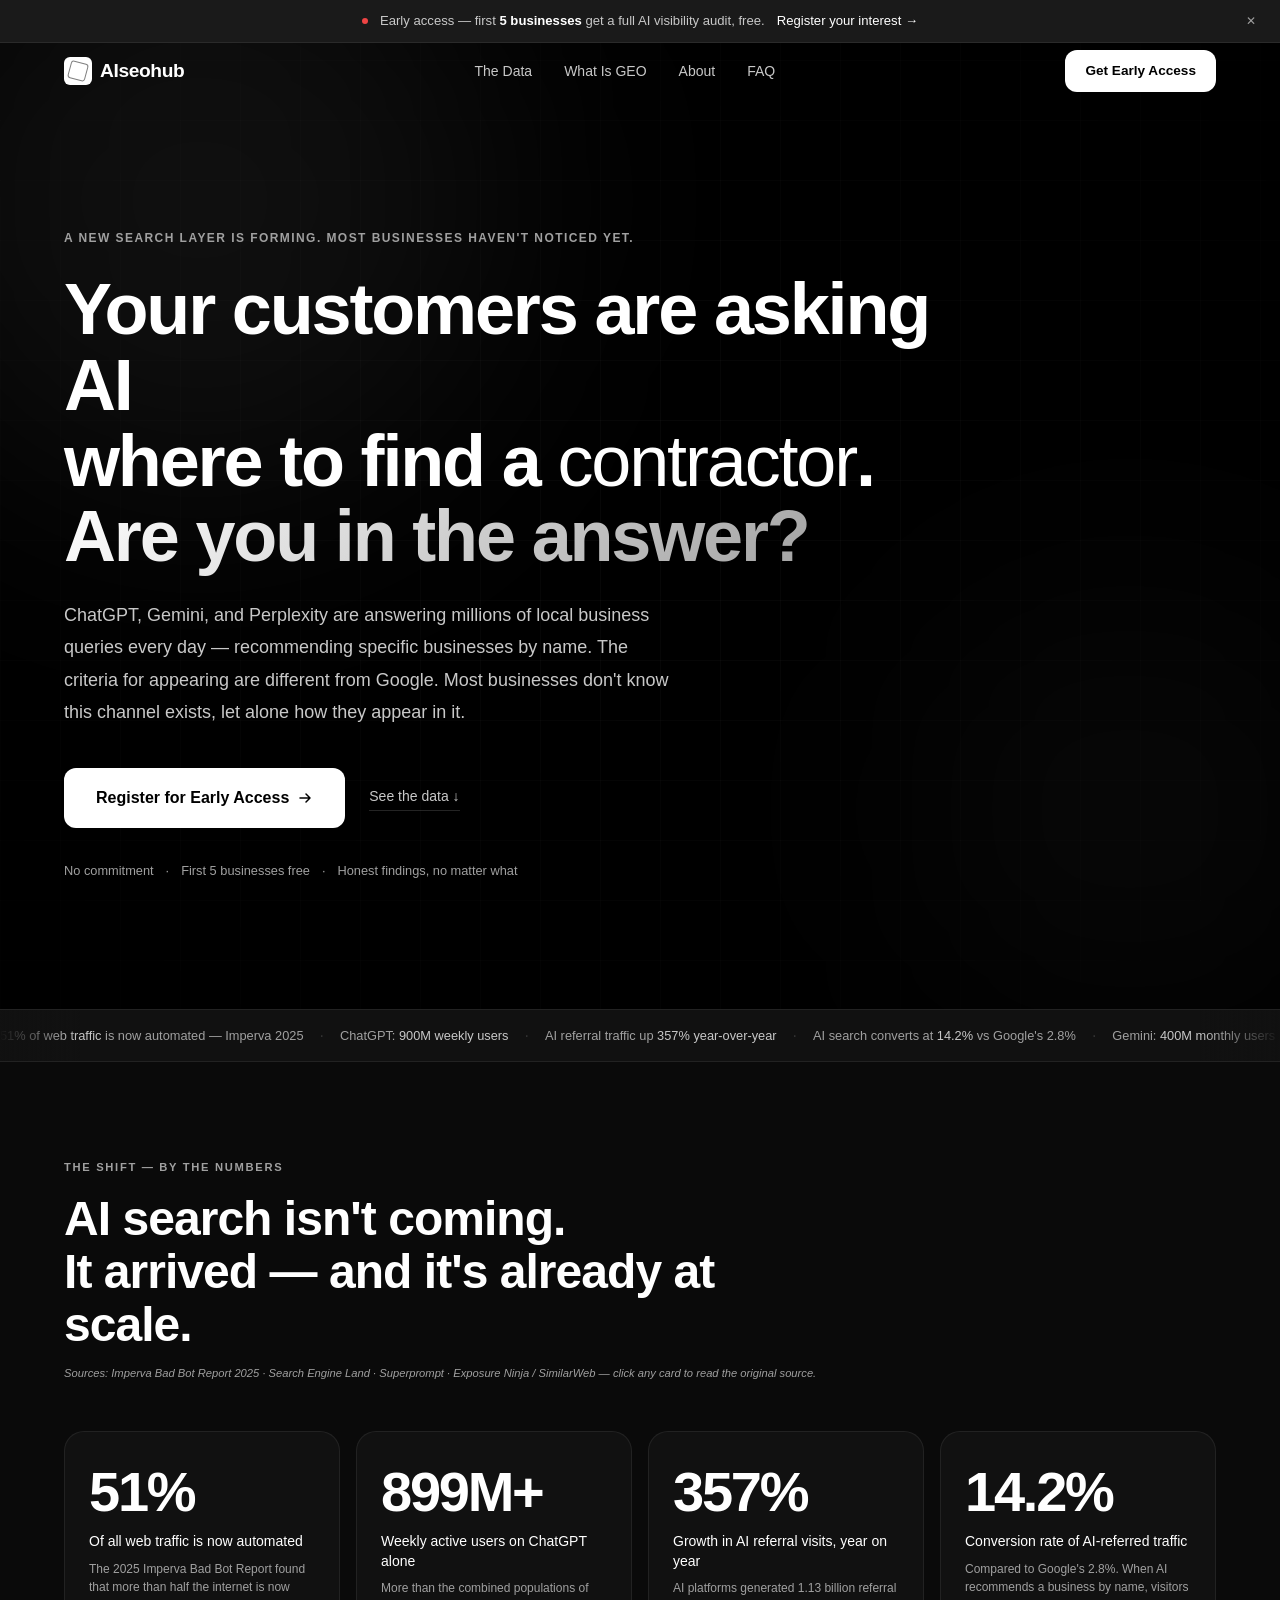
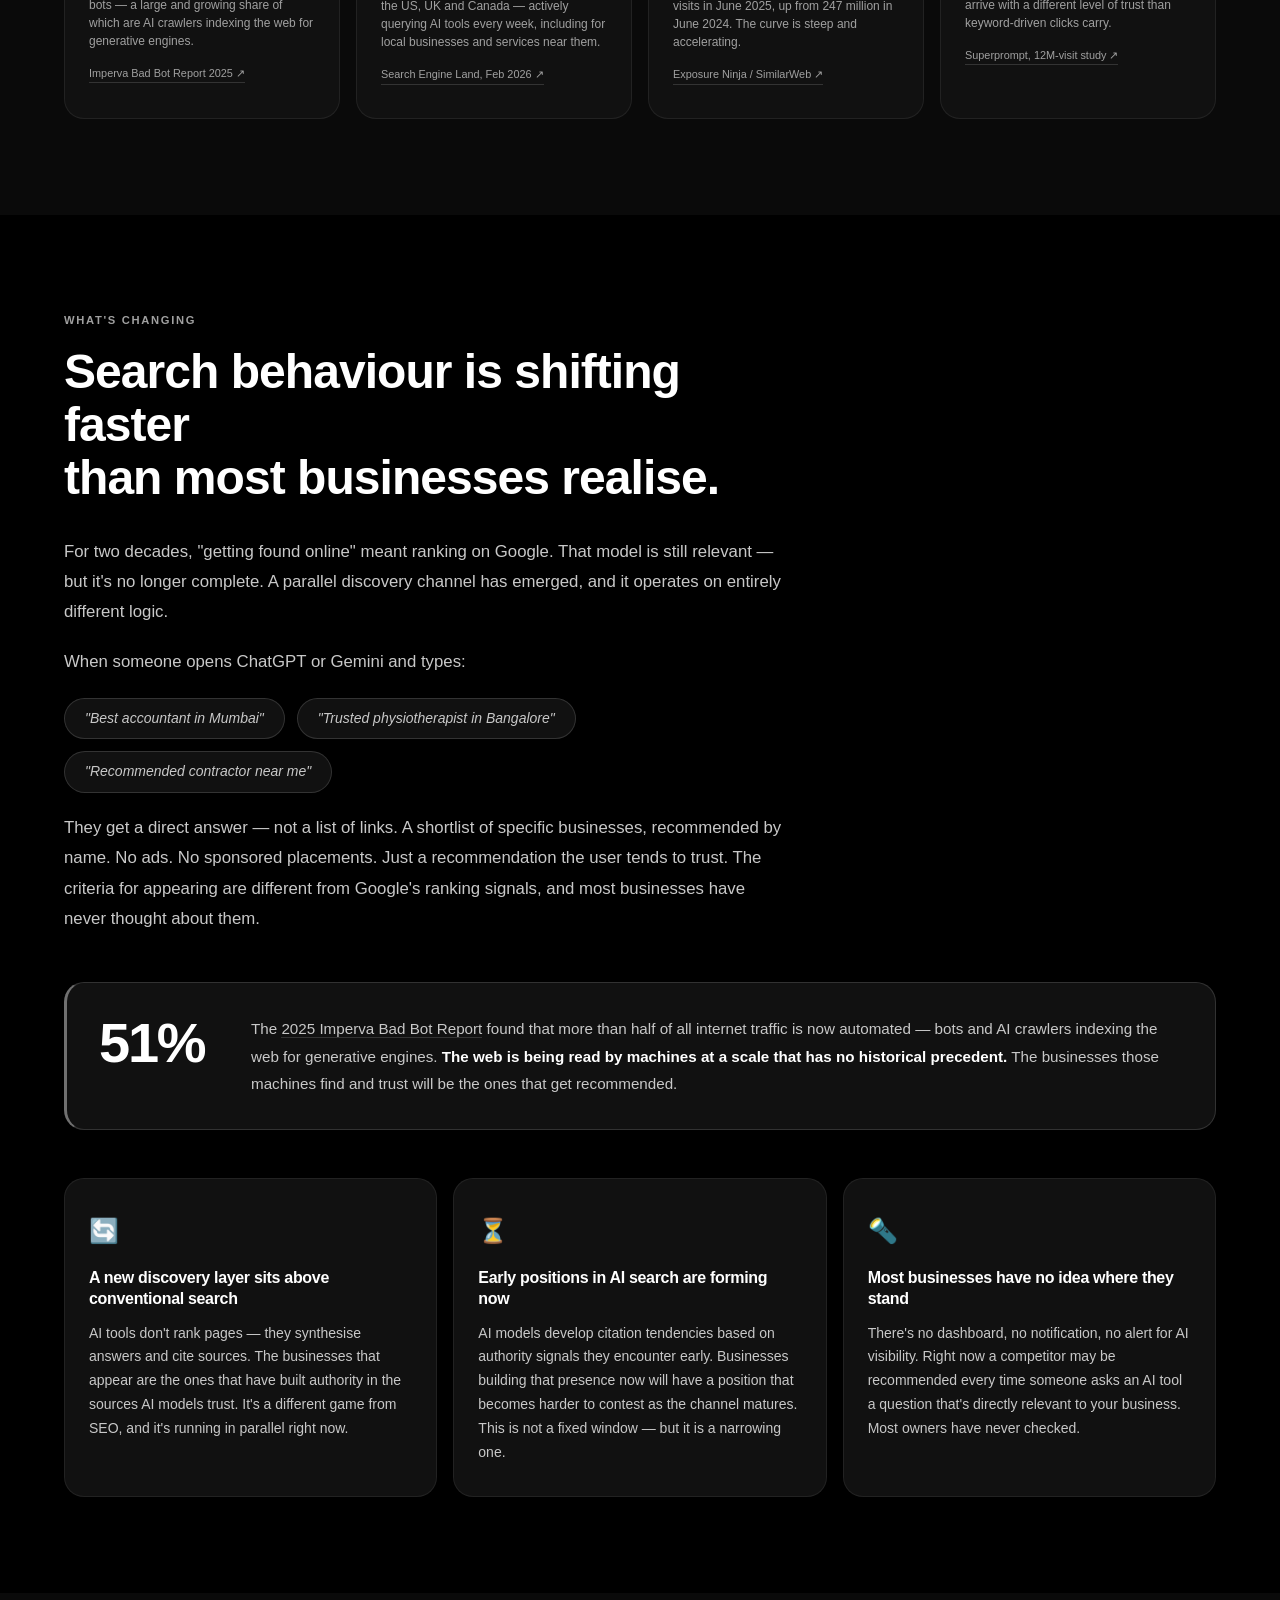
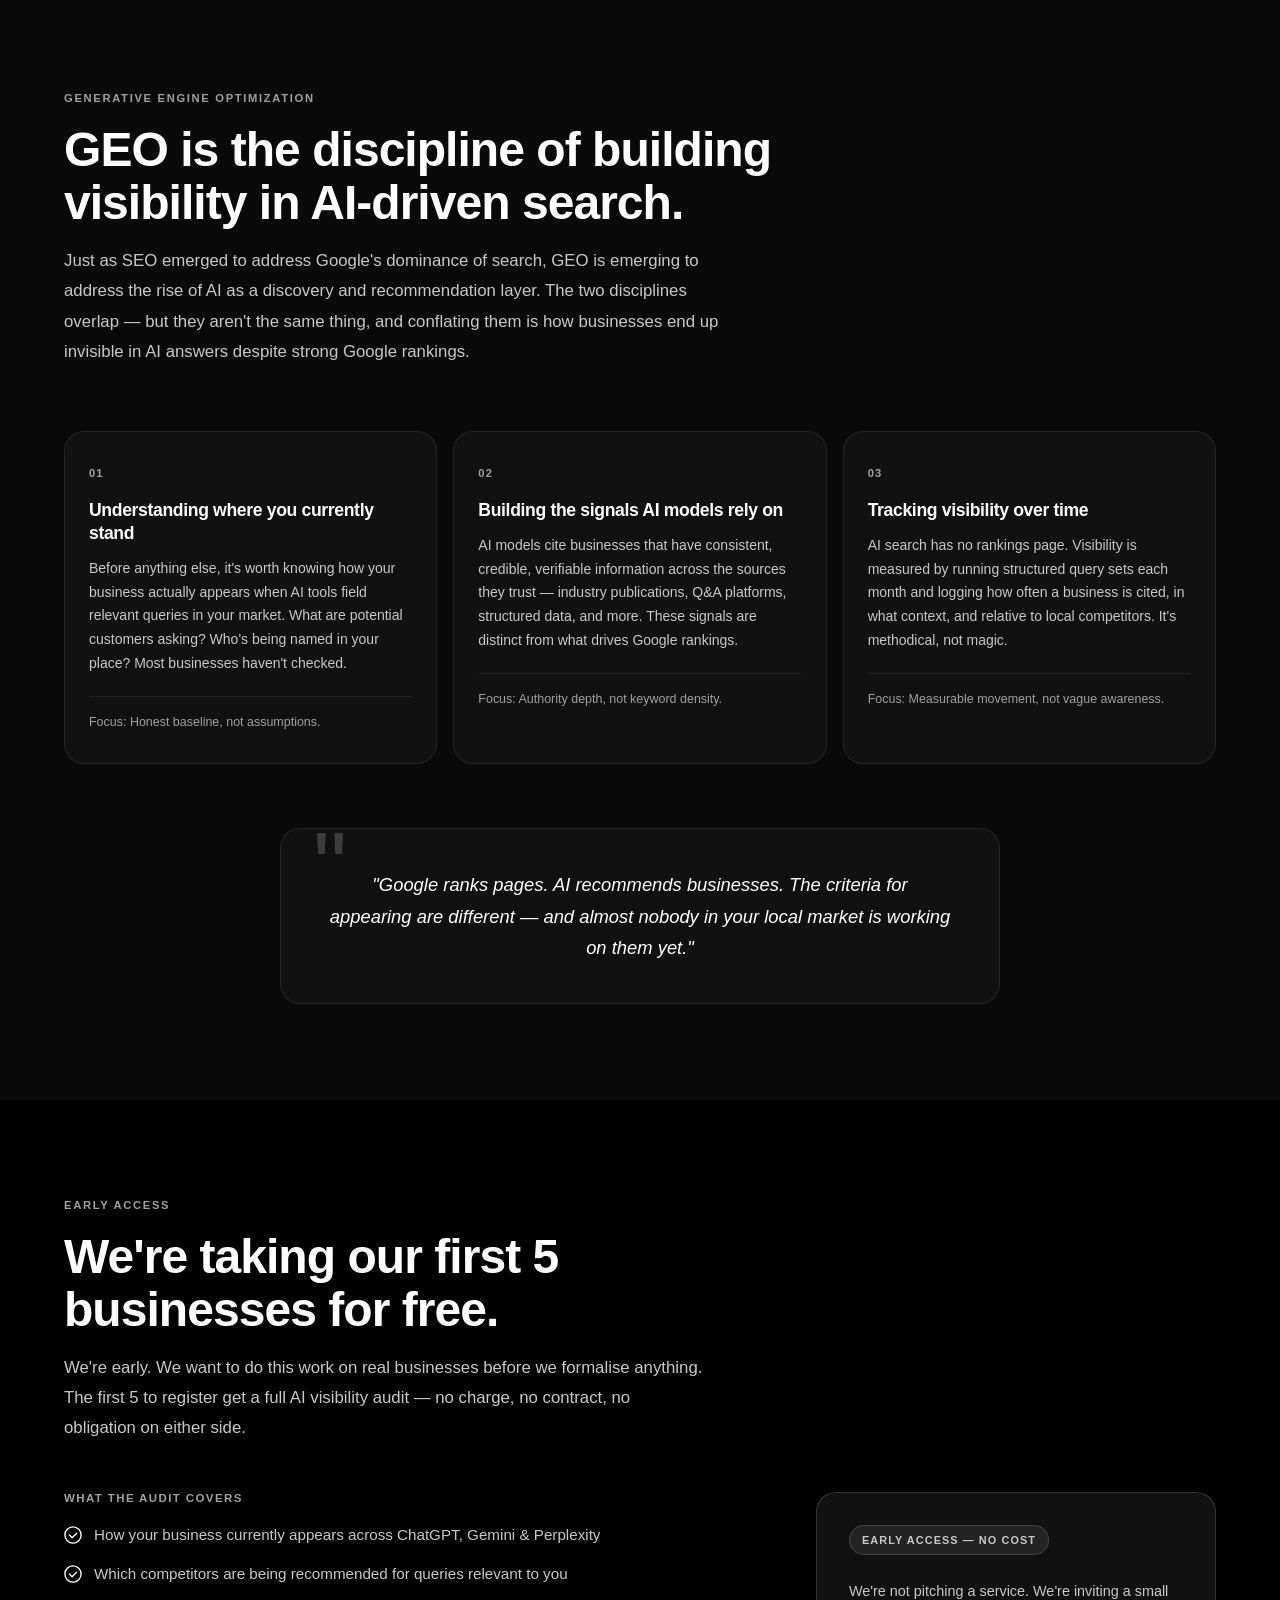
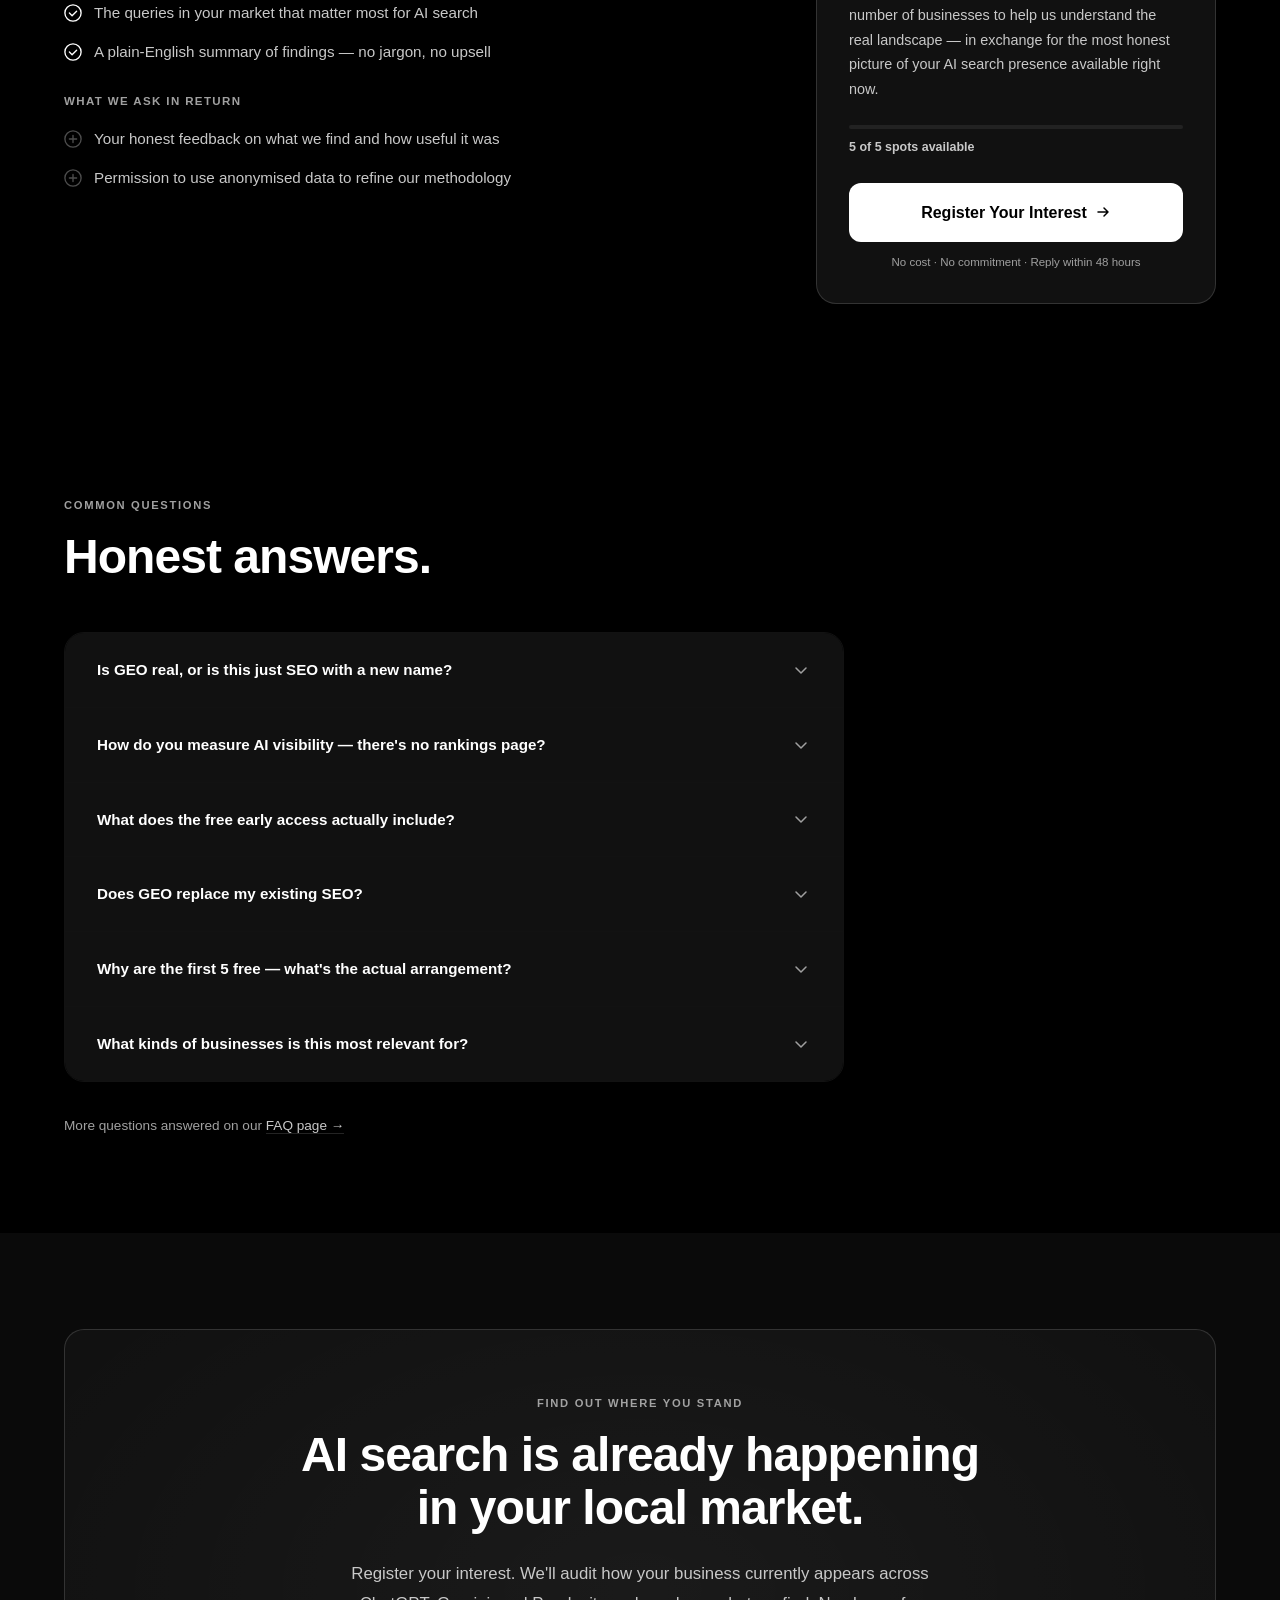
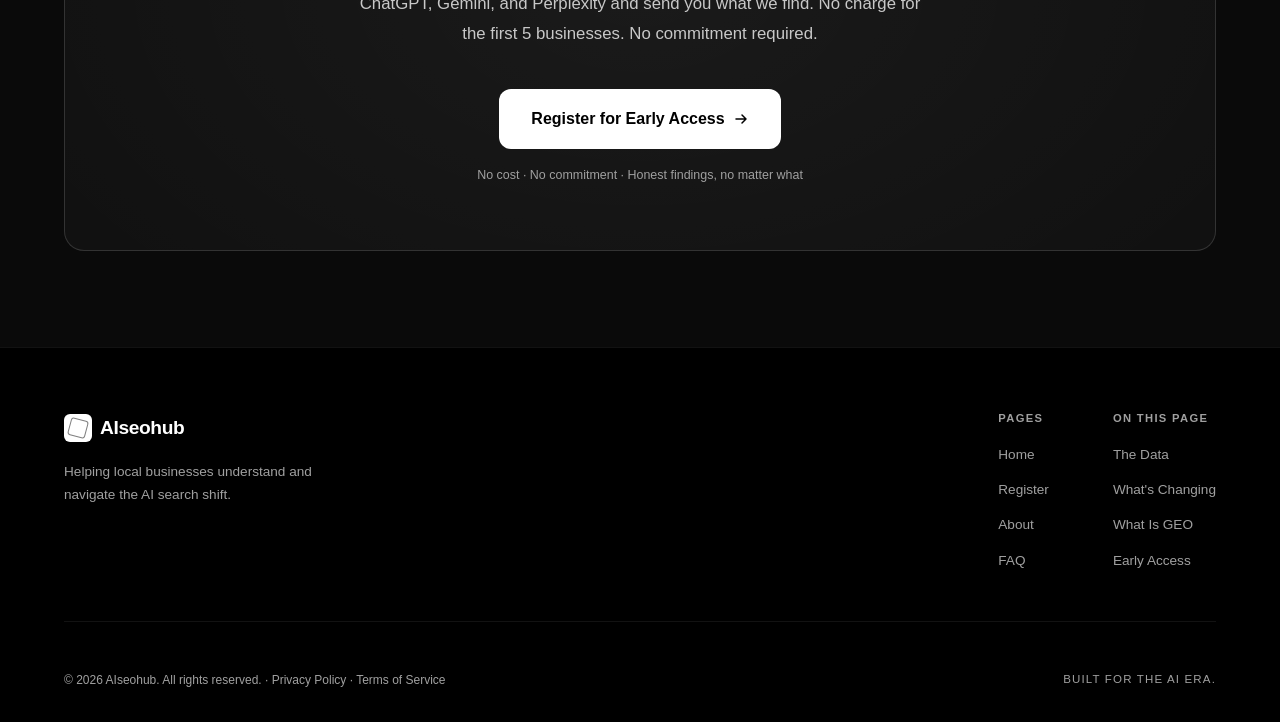
==== index.html @ ef8a7e96 "Fresh site" ====
<!DOCTYPE html>
<html lang="en">
<head>
  <meta charset="UTF-8" />
  <meta name="viewport" content="width=device-width, initial-scale=1.0" />
  <title>AIseohub — Generative Engine Optimization for Local Businesses</title>
  <meta name="description" content="AI tools like ChatGPT, Gemini and Perplexity are replacing conventional search. Most local businesses are invisible in them. AIseohub helps you understand and act on this shift." />
  <meta name="keywords" content="generative engine optimization, GEO, AI search, ChatGPT local business, AI visibility, Perplexity SEO, GEO agency India, AI SEO" />
  <meta name="robots" content="index, follow" />
  <link rel="canonical" href="https://aiseohub.in/" />
  <meta property="og:type"        content="website" />
  <meta property="og:url"         content="https://aiseohub.in/" />
  <meta property="og:title"       content="AIseohub — Generative Engine Optimization for Local Businesses" />
  <meta property="og:description" content="51% of web traffic is now bots. AI search is replacing Google for millions of queries. Is your business visible where it counts?" />
  <meta property="og:image"       content="https://aiseohub.in/og-image.jpg" />
  <meta property="og:site_name"   content="AIseohub" />
  <meta name="twitter:card"        content="summary_large_image" />
  <meta name="twitter:title"       content="AIseohub — Generative Engine Optimization for Local Businesses" />
  <meta name="twitter:description" content="AI search is here at scale. ChatGPT has 900M weekly users. Is your business in the answers?" />
  <meta name="twitter:image"       content="https://aiseohub.in/og-image.jpg" />

  <script type="application/ld+json">
  {"@context":"https://schema.org","@type":"Organization","name":"AIseohub","url":"https://aiseohub.in","description":"Generative Engine Optimization agency helping local businesses become visible in AI-driven search.","foundingDate":"2025","serviceArea":{"@type":"Country","name":"India"}}
  </script>
  <script type="application/ld+json">
  {"@context":"https://schema.org","@type":"FAQPage","mainEntity":[{"@type":"Question","name":"Is GEO real or just rebranded SEO?","acceptedAnswer":{"@type":"Answer","text":"GEO is distinct. SEO optimises for crawlers that rank pages. GEO optimises for language models that synthesise answers. The signals and metrics are fundamentally different."}},{"@type":"Question","name":"How do you measure AI search visibility?","acceptedAnswer":{"@type":"Answer","text":"We run structured query testing — asking AI tools hundreds of relevant questions monthly and tracking how often a business appears, in what context, against which competitors."}},{"@type":"Question","name":"What does the free early access include?","acceptedAnswer":{"@type":"Answer","text":"A full AI visibility audit across ChatGPT, Gemini and Perplexity — how your business currently appears, which competitors are recommended instead, and a plain-English summary. No charge for the first 5 businesses."}}]}
  </script>

  <link rel="stylesheet" href="styles.css" />
</head>
<body>

  <!-- URGENCY BAR -->
  <div class="urgency-bar" id="urgencyBar" role="alert" aria-live="polite">
    <div class="urgency-bar__inner">
      <span class="urgency-bar__dot" aria-hidden="true"></span>
      <span>Early access — first <strong>5 businesses</strong> get a full AI visibility audit, free.</span>
      <a href="prebook.html" class="urgency-bar__link">Register your interest →</a>
    </div>
    <button class="urgency-bar__close" id="closeUrgency" aria-label="Close announcement">✕</button>
  </div>

  <!-- HEADER -->
  <header class="site-header" id="siteHeader" role="banner">
    <div class="container">
      <a href="index.html" class="header__logo" aria-label="AIseohub home">
        <span class="logo__mark" aria-hidden="true"></span>
        <span class="logo__text">AIseohub</span>
      </a>
      <button class="nav__toggle" id="navToggle" aria-expanded="false"
              aria-controls="mainNav" aria-label="Toggle navigation">
        <span></span><span></span><span></span>
      </button>
      <nav class="header__nav" id="mainNav" role="navigation" aria-label="Main navigation">
        <ul class="nav__list">
          <li><a href="#why-now"     class="nav__link">The Data</a></li>
          <li><a href="#what-is-geo" class="nav__link">What Is GEO</a></li>
          <li><a href="about.html"   class="nav__link">About</a></li>
          <li><a href="faq.html"     class="nav__link">FAQ</a></li>
        </ul>
      </nav>
      <a href="prebook.html" class="btn btn--primary header__cta">Get Early Access</a>
    </div>
  </header>

  <main id="main-content">

    <!-- HERO -->
    <section class="hero" aria-labelledby="heroHeadline">
      <div class="hero__bg" aria-hidden="true">
        <div class="hero__grid"></div>
        <div class="hero__glow hero__glow--1"></div>
        <div class="hero__glow hero__glow--2"></div>
      </div>
      <div class="container">
        <div class="hero__content">
          <span class="eyebrow reveal">A new search layer is forming. Most businesses haven't noticed yet.</span>
          <h1 class="hero__headline reveal reveal--delay-1" id="heroHeadline">
            Your customers are asking AI<br />
            where to find a
            <span class="text-cycle" aria-live="polite" aria-atomic="true">dentist</span>.<br/>
            <em>Are you in the answer?</em>
          </h1>
          <p class="hero__sub reveal reveal--delay-2">
            ChatGPT, Gemini, and Perplexity are answering millions of local business
            queries every day — recommending specific businesses by name. The criteria
            for appearing are different from Google. Most businesses don't know this
            channel exists, let alone how they appear in it.
          </p>
          <div class="hero__actions reveal reveal--delay-3">
            <a href="prebook.html" class="btn btn--primary btn--large">
              Register for Early Access
              <svg width="16" height="16" viewBox="0 0 16 16" fill="none" aria-hidden="true">
                <path d="M3 8H13M13 8L9 4M13 8L9 12" stroke="currentColor" stroke-width="1.5" stroke-linecap="round" stroke-linejoin="round"/>
              </svg>
            </a>
            <a href="#why-now" class="btn--ghost">See the data ↓</a>
          </div>
          <div class="hero__trust reveal reveal--delay-4">
            <span>No commitment</span>
            <span>·</span>
            <span>First 5 businesses free</span>
            <span>·</span>
            <span>Honest findings, no matter what</span>
          </div>
        </div>
      </div>
    </section>

    <!-- TICKER -->
    <div class="ticker-wrap" aria-hidden="true">
      <div class="ticker">
        <div class="ticker__track">
          <span class="ticker__item"><a href="https://www.imperva.com/blog/bad-bot-report/" target="_blank" rel="noopener noreferrer"><strong>51% of web traffic</strong> is now automated — Imperva 2025</a></span>
          <span class="ticker__sep">·</span>
          <span class="ticker__item"><a href="https://searchengineland.com/chatgpt-900-million-weekly-active-users-470492" target="_blank" rel="noopener noreferrer">ChatGPT: <strong>900M weekly users</strong></a></span>
          <span class="ticker__sep">·</span>
          <span class="ticker__item"><a href="https://exposureninja.com/blog/ai-search-statistics/" target="_blank" rel="noopener noreferrer">AI referral traffic up <strong>357% year-over-year</strong></a></span>
          <span class="ticker__sep">·</span>
          <span class="ticker__item"><a href="https://superprompt.com/blog/ai-search-traffic-conversion-rates-5x-higher-than-google-2025-data" target="_blank" rel="noopener noreferrer">AI search converts at <strong>14.2%</strong> vs Google's 2.8%</a></span>
          <span class="ticker__sep">·</span>
          <span class="ticker__item"><a href="https://searchengineland.com/chatgpt-900-million-weekly-active-users-470492" target="_blank" rel="noopener noreferrer">Gemini: <strong>400M monthly users</strong></a></span>
          <span class="ticker__sep">·</span>
          <span class="ticker__item"><a href="https://exposureninja.com/blog/ai-search-statistics/" target="_blank" rel="noopener noreferrer">AI traffic grew <strong>7× in 2025</strong></a></span>
          <span class="ticker__sep">·</span>
          <!-- duplicate for loop -->
          <span class="ticker__item"><a href="https://www.imperva.com/blog/bad-bot-report/" target="_blank" rel="noopener noreferrer"><strong>51% of web traffic</strong> is now automated — Imperva 2025</a></span>
          <span class="ticker__sep">·</span>
          <span class="ticker__item"><a href="https://searchengineland.com/chatgpt-900-million-weekly-active-users-470492" target="_blank" rel="noopener noreferrer">ChatGPT: <strong>900M weekly users</strong></a></span>
          <span class="ticker__sep">·</span>
          <span class="ticker__item"><a href="https://exposureninja.com/blog/ai-search-statistics/" target="_blank" rel="noopener noreferrer">AI referral traffic up <strong>357% year-over-year</strong></a></span>
          <span class="ticker__sep">·</span>
          <span class="ticker__item"><a href="https://superprompt.com/blog/ai-search-traffic-conversion-rates-5x-higher-than-google-2025-data" target="_blank" rel="noopener noreferrer">AI search converts at <strong>14.2%</strong> vs Google's 2.8%</a></span>
          <span class="ticker__sep">·</span>
          <span class="ticker__item"><a href="https://searchengineland.com/chatgpt-900-million-weekly-active-users-470492" target="_blank" rel="noopener noreferrer">Gemini: <strong>400M monthly users</strong></a></span>
          <span class="ticker__sep">·</span>
          <span class="ticker__item"><a href="https://exposureninja.com/blog/ai-search-statistics/" target="_blank" rel="noopener noreferrer">AI traffic grew <strong>7× in 2025</strong></a></span>
          <span class="ticker__sep">·</span>
        </div>
      </div>
    </div>

    <!-- STATS / WHY NOW -->
    <section class="stats-section" id="why-now" aria-labelledby="statsHeading">
      <div class="container">
        <span class="section-label reveal">The shift — by the numbers</span>
        <h2 class="stats-section__headline reveal reveal--delay-1" id="statsHeading">
          AI search isn't coming.<br/>It arrived — and it's already at scale.
        </h2>
        <p class="stats-section__source reveal reveal--delay-2">
          Sources: Imperva Bad Bot Report 2025 · Search Engine Land · Superprompt · Exposure Ninja / SimilarWeb — click any card to read the original source.
        </p>
        <div class="stats-grid">
          <a class="stat-card reveal"
             href="https://www.imperva.com/blog/bad-bot-report/"
             target="_blank" rel="noopener noreferrer"
             aria-label="51% of all web traffic is now automated — Imperva Bad Bot Report 2025">
            <div class="stat-card__number" data-target="51" data-suffix="%">0</div>
            <div class="stat-card__label">Of all web traffic is now automated</div>
            <div class="stat-card__note">The 2025 Imperva Bad Bot Report found that more than half the internet is now bots — a large and growing share of which are AI crawlers indexing the web for generative engines.</div>
            <div class="stat-card__source">Imperva Bad Bot Report 2025 ↗</div>
          </a>
          <a class="stat-card reveal reveal--delay-1"
             href="https://searchengineland.com/chatgpt-900-million-weekly-active-users-470492"
             target="_blank" rel="noopener noreferrer"
             aria-label="900M+ weekly active ChatGPT users — Search Engine Land">
            <div class="stat-card__number" data-target="900" data-suffix="M+">0</div>
            <div class="stat-card__label">Weekly active users on ChatGPT alone</div>
            <div class="stat-card__note">More than the combined populations of the US, UK and Canada — actively querying AI tools every week, including for local businesses and services near them.</div>
            <div class="stat-card__source">Search Engine Land, Feb 2026 ↗</div>
          </a>
          <a class="stat-card reveal reveal--delay-2"
             href="https://exposureninja.com/blog/ai-search-statistics/"
             target="_blank" rel="noopener noreferrer"
             aria-label="357% YoY growth in AI referral visits — Exposure Ninja / SimilarWeb">
            <div class="stat-card__number" data-target="357" data-suffix="%">0</div>
            <div class="stat-card__label">Growth in AI referral visits, year on year</div>
            <div class="stat-card__note">AI platforms generated 1.13 billion referral visits in June 2025, up from 247 million in June 2024. The curve is steep and accelerating.</div>
            <div class="stat-card__source">Exposure Ninja / SimilarWeb ↗</div>
          </a>
          <a class="stat-card reveal reveal--delay-3"
             href="https://superprompt.com/blog/ai-search-traffic-conversion-rates-5x-higher-than-google-2025-data"
             target="_blank" rel="noopener noreferrer"
             aria-label="14.2% conversion rate from AI-referred traffic — Superprompt">
            <div class="stat-card__number" data-target="14.2" data-suffix="%" data-decimal="1">0</div>
            <div class="stat-card__label">Conversion rate of AI-referred traffic</div>
            <div class="stat-card__note">Compared to Google's 2.8%. When AI recommends a business by name, visitors arrive with a different level of trust than keyword-driven clicks carry.</div>
            <div class="stat-card__source">Superprompt, 12M-visit study ↗</div>
          </a>
        </div>
      </div>
    </section>

    <!-- PROBLEM -->
    <section class="problem" id="problem" aria-labelledby="problemHeading">
      <div class="container">
        <span class="section-label reveal">What's changing</span>
        <h2 class="problem__headline reveal reveal--delay-1" id="problemHeading">
          Search behaviour is shifting faster<br/>than most businesses realise.
        </h2>
        <div class="problem__body reveal reveal--delay-2">
          <p>For two decades, "getting found online" meant ranking on Google. That model is still relevant — but it's no longer complete. A parallel discovery channel has emerged, and it operates on entirely different logic.</p>
          <p>When someone opens ChatGPT or Gemini and types:</p>
          <div class="query-examples" aria-label="Example AI search queries">
            <div class="query-card">"Best accountant in Mumbai"</div>
            <div class="query-card">"Trusted physiotherapist in Bangalore"</div>
            <div class="query-card">"Recommended contractor near me"</div>
          </div>
          <p>They get a direct answer — not a list of links. A shortlist of specific businesses, recommended by name. No ads. No sponsored placements. Just a recommendation the user tends to trust. The criteria for appearing are different from Google's ranking signals, and most businesses have never thought about them.</p>
        </div>

        <!-- Imperva callout -->
        <div class="imperva-callout reveal">
          <div class="imperva-callout__inner">
            <div class="imperva-callout__stat">51%</div>
            <div class="imperva-callout__text">
              <p>The <a href="https://www.imperva.com/blog/bad-bot-report/" target="_blank" rel="noopener noreferrer" class="about-inline-link">2025 Imperva Bad Bot Report</a> found that more than half of all internet traffic is now automated — bots and AI crawlers indexing the web for generative engines. <strong>The web is being read by machines at a scale that has no historical precedent.</strong> The businesses those machines find and trust will be the ones that get recommended.</p>
            </div>
          </div>
        </div>

        <div class="problem__cards">
          <article class="problem-card reveal">
            <div class="problem-card__icon" aria-hidden="true">🔄</div>
            <h3 class="problem-card__title">A new discovery layer sits above conventional search</h3>
            <p class="problem-card__body">AI tools don't rank pages — they synthesise answers and cite sources. The businesses that appear are the ones that have built authority in the sources AI models trust. It's a different game from SEO, and it's running in parallel right now.</p>
          </article>
          <article class="problem-card reveal reveal--delay-1">
            <div class="problem-card__icon" aria-hidden="true">⏳</div>
            <h3 class="problem-card__title">Early positions in AI search are forming now</h3>
            <p class="problem-card__body">AI models develop citation tendencies based on authority signals they encounter early. Businesses building that presence now will have a position that becomes harder to contest as the channel matures. This is not a fixed window — but it is a narrowing one.</p>
          </article>
          <article class="problem-card reveal reveal--delay-2">
            <div class="problem-card__icon" aria-hidden="true">🔦</div>
            <h3 class="problem-card__title">Most businesses have no idea where they stand</h3>
            <p class="problem-card__body">There's no dashboard, no notification, no alert for AI visibility. Right now a competitor may be recommended every time someone asks an AI tool a question that's directly relevant to your business. Most owners have never checked.</p>
          </article>
        </div>
      </div>
    </section>

    <!-- WHAT IS GEO -->
    <section class="solution" id="what-is-geo" aria-labelledby="solutionHeading">
      <div class="container">
        <span class="section-label reveal">Generative Engine Optimization</span>
        <h2 class="solution__headline reveal reveal--delay-1" id="solutionHeading">
          GEO is the discipline of building<br/>visibility in AI-driven search.
        </h2>
        <p class="solution__sub reveal reveal--delay-2">
          Just as SEO emerged to address Google's dominance of search, GEO is emerging
          to address the rise of AI as a discovery and recommendation layer. The two
          disciplines overlap — but they aren't the same thing, and conflating them
          is how businesses end up invisible in AI answers despite strong Google rankings.
        </p>
        <div class="pillars">
          <article class="pillar reveal">
            <div class="pillar__num">01</div>
            <h3 class="pillar__title">Understanding where you currently stand</h3>
            <p class="pillar__body">Before anything else, it's worth knowing how your business actually appears when AI tools field relevant queries in your market. What are potential customers asking? Who's being named in your place? Most businesses haven't checked.</p>
            <div class="pillar__outcome">Focus: Honest baseline, not assumptions.</div>
          </article>
          <article class="pillar reveal reveal--delay-1">
            <div class="pillar__num">02</div>
            <h3 class="pillar__title">Building the signals AI models rely on</h3>
            <p class="pillar__body">AI models cite businesses that have consistent, credible, verifiable information across the sources they trust — industry publications, Q&amp;A platforms, structured data, and more. These signals are distinct from what drives Google rankings.</p>
            <div class="pillar__outcome">Focus: Authority depth, not keyword density.</div>
          </article>
          <article class="pillar reveal reveal--delay-2">
            <div class="pillar__num">03</div>
            <h3 class="pillar__title">Tracking visibility over time</h3>
            <p class="pillar__body">AI search has no rankings page. Visibility is measured by running structured query sets each month and logging how often a business is cited, in what context, and relative to local competitors. It's methodical, not magic.</p>
            <div class="pillar__outcome">Focus: Measurable movement, not vague awareness.</div>
          </article>
        </div>
        <blockquote class="solution__quote reveal">
          <p>"Google ranks pages. AI recommends businesses. The criteria for appearing are different — and almost nobody in your local market is working on them yet."</p>
        </blockquote>
      </div>
    </section>

    <!-- OFFER — first 5 free -->
    <section class="offer" id="offer" aria-labelledby="offerHeading">
      <div class="container">
        <span class="section-label reveal">Early Access</span>
        <h2 class="offer__headline reveal reveal--delay-1" id="offerHeading">
          We're taking our first 5<br/>businesses for free.
        </h2>
        <p class="offer__sub reveal reveal--delay-2">
          We're early. We want to do this work on real businesses before we formalise
          anything. The first 5 to register get a full AI visibility audit — no charge,
          no contract, no obligation on either side.
        </p>

        <div class="offer__free-layout">
          <div class="offer__free-left reveal">
            <h3 class="offer__free-title">What the audit covers</h3>
            <ul class="offer__free-list">
              <li>
                <svg width="18" height="18" viewBox="0 0 20 20" fill="none" aria-hidden="true"><circle cx="10" cy="10" r="9" stroke="white" stroke-width="1.5"/><path d="M6 10l3 3 5-5" stroke="white" stroke-width="1.5" stroke-linecap="round" stroke-linejoin="round"/></svg>
                How your business currently appears across ChatGPT, Gemini &amp; Perplexity
              </li>
              <li>
                <svg width="18" height="18" viewBox="0 0 20 20" fill="none" aria-hidden="true"><circle cx="10" cy="10" r="9" stroke="white" stroke-width="1.5"/><path d="M6 10l3 3 5-5" stroke="white" stroke-width="1.5" stroke-linecap="round" stroke-linejoin="round"/></svg>
                Which competitors are being recommended for queries relevant to you
              </li>
              <li>
                <svg width="18" height="18" viewBox="0 0 20 20" fill="none" aria-hidden="true"><circle cx="10" cy="10" r="9" stroke="white" stroke-width="1.5"/><path d="M6 10l3 3 5-5" stroke="white" stroke-width="1.5" stroke-linecap="round" stroke-linejoin="round"/></svg>
                The queries in your market that matter most for AI search
              </li>
              <li>
                <svg width="18" height="18" viewBox="0 0 20 20" fill="none" aria-hidden="true"><circle cx="10" cy="10" r="9" stroke="white" stroke-width="1.5"/><path d="M6 10l3 3 5-5" stroke="white" stroke-width="1.5" stroke-linecap="round" stroke-linejoin="round"/></svg>
                A plain-English summary of findings — no jargon, no upsell
              </li>
            </ul>
            <h3 class="offer__free-title" style="margin-top: var(--space-8);">What we ask in return</h3>
            <ul class="offer__free-list">
              <li>
                <svg width="18" height="18" viewBox="0 0 20 20" fill="none" aria-hidden="true"><circle cx="10" cy="10" r="9" stroke="rgba(255,255,255,0.3)" stroke-width="1.5"/><path d="M10 6v8M6 10h8" stroke="rgba(255,255,255,0.3)" stroke-width="1.5" stroke-linecap="round"/></svg>
                Your honest feedback on what we find and how useful it was
              </li>
              <li>
                <svg width="18" height="18" viewBox="0 0 20 20" fill="none" aria-hidden="true"><circle cx="10" cy="10" r="9" stroke="rgba(255,255,255,0.3)" stroke-width="1.5"/><path d="M10 6v8M6 10h8" stroke="rgba(255,255,255,0.3)" stroke-width="1.5" stroke-linecap="round"/></svg>
                Permission to use anonymised data to refine our methodology
              </li>
            </ul>
          </div>

          <div class="offer__free-card reveal reveal--delay-1">
            <div class="offer__badge">Early Access — No Cost</div>
            <p class="offer__free-card-copy">
              We're not pitching a service. We're inviting a small number of businesses
              to help us understand the real landscape — in exchange for the most honest
              picture of your AI search presence available right now.
            </p>
            <div class="offer__spots">
              <div class="offer__spots-track">
                <div class="offer__spots-fill" id="spotsFill" style="width: 0%"></div>
              </div>
              <p class="offer__spots-label">
                <strong><span id="spotsLeftOffer">5</span> of 5 spots available</strong>
              </p>
            </div>
            <a href="prebook.html" class="btn btn--primary btn--large btn--full">
              Register Your Interest
              <svg width="16" height="16" viewBox="0 0 16 16" fill="none" aria-hidden="true">
                <path d="M3 8H13M13 8L9 4M13 8L9 12" stroke="currentColor" stroke-width="1.5" stroke-linecap="round" stroke-linejoin="round"/>
              </svg>
            </a>
            <p class="offer__micro">No cost · No commitment · Reply within 48 hours</p>
          </div>
        </div>
      </div>
    </section>

    <!-- FAQ -->
    <section class="faq" id="faq" aria-labelledby="faqHeading">
      <div class="container">
        <span class="section-label reveal">Common Questions</span>
        <h2 class="faq__headline reveal reveal--delay-1" id="faqHeading">
          Honest answers.
        </h2>
        <div class="faq__list" role="list">
          <div class="faq__item reveal" role="listitem">
            <button class="faq__question" aria-expanded="false" aria-controls="faq-1">
              Is GEO real, or is this just SEO with a new name?
              <svg class="faq__icon" width="20" height="20" viewBox="0 0 20 20" fill="none" aria-hidden="true"><path d="M5 8l5 5 5-5" stroke="currentColor" stroke-width="1.5" stroke-linecap="round" stroke-linejoin="round"/></svg>
            </button>
            <div class="faq__answer" id="faq-1" role="region">
              <p>It's a genuinely distinct discipline. SEO optimises for crawlers that rank pages based on relevance signals. GEO optimises for language models that synthesise answers and recommend businesses based on authority depth, citation consistency, and source trust. The overlap is real — good SEO foundations help — but the specific signals are different. A business can rank #1 on Google and still be absent from AI answers. We see this regularly.</p>
            </div>
          </div>
          <div class="faq__item reveal" role="listitem">
            <button class="faq__question" aria-expanded="false" aria-controls="faq-2">
              How do you measure AI visibility — there's no rankings page?
              <svg class="faq__icon" width="20" height="20" viewBox="0 0 20 20" fill="none" aria-hidden="true"><path d="M5 8l5 5 5-5" stroke="currentColor" stroke-width="1.5" stroke-linecap="round" stroke-linejoin="round"/></svg>
            </button>
            <div class="faq__answer" id="faq-2" role="region">
              <p>Correct — there's no AI equivalent of a rank tracker. We use structured query testing: asking AI tools a defined set of relevant questions and logging every response. We track how often a business is cited, in what context, and relative to competitors. It's methodical, not automated — but it produces a comparable picture over time.</p>
            </div>
          </div>
          <div class="faq__item reveal" role="listitem">
            <button class="faq__question" aria-expanded="false" aria-controls="faq-3">
              What does the free early access actually include?
              <svg class="faq__icon" width="20" height="20" viewBox="0 0 20 20" fill="none" aria-hidden="true"><path d="M5 8l5 5 5-5" stroke="currentColor" stroke-width="1.5" stroke-linecap="round" stroke-linejoin="round"/></svg>
            </button>
            <div class="faq__answer" id="faq-3" role="region">
              <p>A structured audit of how your business currently appears across ChatGPT, Gemini, and Perplexity. We run relevant queries for your category and city, document what's returned, identify where competitors appear in your place, and write up what we find in plain English. You get an honest picture of your current AI visibility — nothing more, nothing less. We're not using it to push a service.</p>
            </div>
          </div>
          <div class="faq__item reveal" role="listitem">
            <button class="faq__question" aria-expanded="false" aria-controls="faq-4">
              Does GEO replace my existing SEO?
              <svg class="faq__icon" width="20" height="20" viewBox="0 0 20 20" fill="none" aria-hidden="true"><path d="M5 8l5 5 5-5" stroke="currentColor" stroke-width="1.5" stroke-linecap="round" stroke-linejoin="round"/></svg>
            </button>
            <div class="faq__answer" id="faq-4" role="region">
              <p>No. Traditional search remains significant and SEO is still relevant. GEO addresses a parallel channel that operates on different signals — it's additive, not a replacement. In many cases the content work that improves AI visibility also benefits traditional SEO performance.</p>
            </div>
          </div>
          <div class="faq__item reveal" role="listitem">
            <button class="faq__question" aria-expanded="false" aria-controls="faq-5">
              Why are the first 5 free — what's the actual arrangement?
              <svg class="faq__icon" width="20" height="20" viewBox="0 0 20 20" fill="none" aria-hidden="true"><path d="M5 8l5 5 5-5" stroke="currentColor" stroke-width="1.5" stroke-linecap="round" stroke-linejoin="round"/></svg>
            </button>
            <div class="faq__answer" id="faq-5" role="region">
              <p>No catch. We're early, and we want to do this work on real businesses before we build anything formal. Doing audits for 5 businesses tests our methodology, gives us real data, and tells us where GEO is genuinely relevant. You get a useful, honest picture of your AI search presence. We get experience and feedback. That's the whole arrangement.</p>
            </div>
          </div>
          <div class="faq__item reveal" role="listitem">
            <button class="faq__question" aria-expanded="false" aria-controls="faq-6">
              What kinds of businesses is this most relevant for?
              <svg class="faq__icon" width="20" height="20" viewBox="0 0 20 20" fill="none" aria-hidden="true"><path d="M5 8l5 5 5-5" stroke="currentColor" stroke-width="1.5" stroke-linecap="round" stroke-linejoin="round"/></svg>
            </button>
            <div class="faq__answer" id="faq-6" role="region">
              <p>Local and regional businesses where customers research before buying — professional services, healthcare, home services, agencies, education, hospitality. If people in your city ask AI tools questions that should lead to your business, this is relevant. We'll tell you honestly after the audit if we don't think GEO applies meaningfully to your situation.</p>
            </div>
          </div>
        </div>
        <p class="faq__more reveal">More questions answered on our <a href="faq.html" class="about-inline-link">FAQ page →</a></p>
      </div>
    </section>

    <!-- FINAL CTA -->
    <section class="final-cta" aria-labelledby="finalCtaHeading">
      <div class="container">
        <div class="final-cta__inner reveal">
          <div class="final-cta__bg" aria-hidden="true"></div>
          <span class="section-label">Find out where you stand</span>
          <h2 class="final-cta__headline" id="finalCtaHeading">
            AI search is already happening<br/>in your local market.
          </h2>
          <p class="final-cta__sub">
            Register your interest. We'll audit how your business currently appears
            across ChatGPT, Gemini, and Perplexity and send you what we find.
            No charge for the first 5 businesses. No commitment required.
          </p>
          <a href="prebook.html" class="btn btn--primary btn--large">
            Register for Early Access
            <svg width="16" height="16" viewBox="0 0 16 16" fill="none" aria-hidden="true">
              <path d="M3 8H13M13 8L9 4M13 8L9 12" stroke="currentColor" stroke-width="1.5" stroke-linecap="round" stroke-linejoin="round"/>
            </svg>
          </a>
          <p class="final-cta__micro">No cost · No commitment · Honest findings, no matter what</p>
        </div>
      </div>
    </section>

  </main>

  <!-- FOOTER -->
  <footer class="site-footer" role="contentinfo">
    <div class="container">
      <div class="footer__top">
        <div class="footer__brand">
          <a href="index.html" class="header__logo" aria-label="AIseohub home">
            <span class="logo__mark" aria-hidden="true"></span>
            <span class="logo__text">AIseohub</span>
          </a>
          <p>Helping local businesses understand and navigate the AI search shift.</p>
        </div>
        <nav class="footer__nav" aria-label="Footer navigation">
          <div class="footer__nav-col">
            <h3>Pages</h3>
            <ul>
              <li><a href="index.html">Home</a></li>
              <li><a href="prebook.html">Register</a></li>
              <li><a href="about.html">About</a></li>
              <li><a href="faq.html">FAQ</a></li>
            </ul>
          </div>
          <div class="footer__nav-col">
            <h3>On this page</h3>
            <ul>
              <li><a href="#why-now">The Data</a></li>
              <li><a href="#problem">What's Changing</a></li>
              <li><a href="#what-is-geo">What Is GEO</a></li>
              <li><a href="#offer">Early Access</a></li>
            </ul>
          </div>
        </nav>
      </div>
      <div class="footer__bottom">
        <p class="footer__legal">© <span id="year"></span> AIseohub. All rights reserved. · <a href="#">Privacy Policy</a> · <a href="#">Terms of Service</a></p>
        <p class="footer__tagline">Built for the AI era.</p>
      </div>
    </div>
  </footer>

  <script src="main.js"></script>
</body>
</html>
---- styles.css ----
/* ═══════════════════════════════════════════════
   GEOHUB — STYLES.CSS
   Original design · System fonts · B&W palette
═══════════════════════════════════════════════ */

/* ── DESIGN TOKENS ─────────────────────────── */
:root {
  /* ─ Backgrounds (black scheme) */
  --bg:           #000000;
  --bg-2:         #0a0a0a;
  --bg-3:         #111111;
  --surface:      #111111;
  --surface-2:    #1a1a1a;
  --border:       rgba(255,255,255,0.07);
  --border-2:     rgba(255,255,255,0.14);

  /* ─ Accent (white scheme) */
  --primary:      #ffffff;
  --primary-dark: #e5e5e5;
  --primary-glow: rgba(255,255,255,0.18);
  --accent:       #ffffff;
  --accent-dim:   rgba(255,255,255,0.08);

  /* ─ Text */
  --text:         #ffffff;
  --text-2:       #c8c8c8;
  --text-3:       #a0a0a0;

  /* ─ Semantic */
  --danger:       #ef4444;
  --success:      #22c55e;

  /* ─ Typography — system font stack */
  --font-display: -apple-system, BlinkMacSystemFont, "SF Pro Display",
                  "Segoe UI", Helvetica, Arial, sans-serif;
  --font-body:    -apple-system, BlinkMacSystemFont, "SF Pro Text",
                  "Segoe UI", Helvetica, Arial, sans-serif;

  /* ─ Spacing */
  --space-1:  0.25rem;
  --space-2:  0.5rem;
  --space-3:  0.75rem;
  --space-4:  1rem;
  --space-5:  1.25rem;
  --space-6:  1.5rem;
  --space-8:  2rem;
  --space-10: 2.5rem;
  --space-12: 3rem;
  --space-16: 4rem;
  --space-20: 5rem;
  --space-24: 6rem;
  --space-32: 8rem;

  /* ─ Layout */
  --container:  1200px;
  --content:    760px;
  --radius:     12px;
  --radius-lg:  20px;

  /* ─ Animation */
  --ease-out:   cubic-bezier(0.16, 1, 0.3, 1);
  --ease-in-out: cubic-bezier(0.45, 0, 0.55, 1);
  --duration:   0.6s;
}

/* ── RESET & BASE ───────────────────────────── */
*, *::before, *::after {
  box-sizing: border-box;
  margin: 0;
  padding: 0;
}

html {
  scroll-behavior: smooth;
  scroll-padding-top: 80px;
  -webkit-text-size-adjust: 100%;
}

body {
  font-family: var(--font-body);
  font-size: 1rem;
  font-weight: 450;
  line-height: 1.7;
  color: var(--text);
  background-color: var(--bg);
  overflow-x: hidden;
  -webkit-font-smoothing: antialiased;
  -moz-osx-font-smoothing: grayscale;
}

img, svg { display: block; max-width: 100%; }
a { color: inherit; text-decoration: none; }
ul { list-style: none; }
button { cursor: pointer; border: none; background: none; font: inherit; }

/* ── SCROLL REVEAL ──────────────────────────── */
.reveal {
  opacity: 0;
  transform: translateY(28px);
  transition:
    opacity var(--duration) var(--ease-out),
    transform var(--duration) var(--ease-out);
}
.reveal.reveal--delay-1 { transition-delay: 0.1s; }
.reveal.reveal--delay-2 { transition-delay: 0.2s; }
.reveal.reveal--delay-3 { transition-delay: 0.3s; }
.reveal.reveal--delay-4 { transition-delay: 0.4s; }
.reveal.is-visible {
  opacity: 1;
  transform: translateY(0);
}

/* ── TYPOGRAPHY ─────────────────────────────── */
h1, h2, h3, h4 {
  font-family: var(--font-display);
  font-weight: 700;
  line-height: 1.1;
  letter-spacing: -0.02em;
}

/* ── LAYOUT ─────────────────────────────────── */
.container {
  width: 100%;
  max-width: var(--container);
  margin: 0 auto;
  padding: 0 var(--space-6);
}

section { padding: var(--space-24) 0; }

/* ── SHARED LABEL ───────────────────────────── */
.section-label {
  font-family: var(--font-display);
  font-size: 0.7rem;
  font-weight: 600;
  letter-spacing: 0.15em;
  text-transform: uppercase;
  color: var(--text-3);
  margin-bottom: var(--space-4);
  display: block;
}

/* ── BUTTONS ─────────────────────────────────── */
.btn {
  display: inline-flex;
  align-items: center;
  gap: var(--space-2);
  padding: 0.75rem 1.5rem;
  font-family: var(--font-display);
  font-size: 0.9rem;
  font-weight: 600;
  border-radius: var(--radius);
  transition: all 0.25s var(--ease-out);
  white-space: nowrap;
}

.btn--primary {
  background: var(--primary);
  color: #000000;
  box-shadow: 0 0 0 0 var(--primary-glow);
}
.btn--primary:hover {
  background: var(--primary-dark);
  transform: translateY(-2px);
  box-shadow: 0 8px 32px var(--primary-glow);
}
.btn--primary:active { transform: translateY(0); }

.btn--large {
  padding: 1rem 2rem;
  font-size: 1rem;
}

.btn--full { width: 100%; justify-content: center; }

.btn--ghost {
  font-family: var(--font-body);
  font-size: 0.875rem;
  font-weight: 500;
  color: var(--text-2);
  border-bottom: 1px solid var(--border-2);
  border-radius: 0;
  padding: 0 0 2px;
  transition: color 0.2s, border-color 0.2s;
}
.btn--ghost:hover { color: var(--text); border-color: var(--text-2); }

.eyebrow {
  font-family: var(--font-display);
  font-size: 0.75rem;
  font-weight: 600;
  letter-spacing: 0.12em;
  text-transform: uppercase;
  color: var(--text-3);
  margin-bottom: var(--space-6);
  display: block;
}

/* ── CITATION LINK ──────────────────────────── */
a.cite {
  color: var(--text-3);
  font-size: 0.7rem;
  border-bottom: 1px solid var(--border-2);
  font-style: normal;
  transition: color 0.2s, border-color 0.2s;
}
a.cite:hover { color: var(--text-2); border-color: var(--text-3); }

/* ═══════════════════════════════════════════
   URGENCY BAR
═══════════════════════════════════════════ */
.urgency-bar {
  position: fixed;
  top: 0; left: 0; right: 0;
  z-index: 1000;
  background: var(--surface-2);
  border-bottom: 1px solid var(--border);
  padding: 0.6rem var(--space-6);
  display: flex;
  align-items: center;
  justify-content: center;
  gap: var(--space-4);
  font-size: 0.82rem;
  color: var(--text-2);
  transition: transform 0.4s var(--ease-out);
}
.urgency-bar.is-hidden { transform: translateY(-100%); }

.urgency-bar__inner {
  display: flex;
  align-items: center;
  gap: var(--space-3);
}
.urgency-bar__dot {
  width: 6px; height: 6px;
  background: var(--danger);
  border-radius: 50%;
  animation: pulse 2s ease-in-out infinite;
  flex-shrink: 0;
}
@keyframes pulse {
  0%, 100% { opacity: 1; transform: scale(1); }
  50%       { opacity: 0.5; transform: scale(0.8); }
}
.urgency-bar strong { color: var(--text); font-weight: 600; }
.urgency-bar__link {
  color: var(--text);
  font-weight: 500;
  transition: opacity 0.2s;
}
.urgency-bar__link:hover { opacity: 0.75; }
.urgency-bar__close {
  position: absolute;
  right: var(--space-6);
  color: var(--text-3);
  font-size: 0.75rem;
  transition: color 0.2s;
}
.urgency-bar__close:hover { color: var(--text-2); }

/* ═══════════════════════════════════════════
   HEADER
═══════════════════════════════════════════ */
.site-header {
  position: fixed;
  left: 0; right: 0;
  z-index: 900;
  background: transparent;
  transition: background 0.4s var(--ease-out), border-color 0.4s, box-shadow 0.4s;
  border-bottom: 1px solid transparent;
  top: 37px;
}
.site-header.is-scrolled {
  background: rgba(0, 0, 0, 0.92);
  border-bottom-color: var(--border);
  box-shadow: 0 1px 40px rgba(0,0,0,0.5);
  backdrop-filter: blur(20px);
  -webkit-backdrop-filter: blur(20px);
}
.site-header.urgency-hidden { top: 0; }

.site-header .container {
  display: flex;
  align-items: center;
  justify-content: space-between;
  height: 68px;
  gap: var(--space-8);
}

/* Logo */
.header__logo {
  display: flex;
  align-items: center;
  gap: var(--space-2);
  flex-shrink: 0;
}
.logo__mark {
  width: 28px; height: 28px;
  background: var(--primary);
  border-radius: 6px;
  position: relative;
}
.logo__mark::after {
  content: '';
  position: absolute;
  inset: 5px;
  border: 1.5px solid rgba(0,0,0,0.5);
  border-radius: 3px;
  transform: rotate(15deg);
}
.logo__text {
  font-family: var(--font-display);
  font-size: 1.2rem;
  font-weight: 800;
  letter-spacing: -0.02em;
  color: var(--text);
}

/* Nav */
.header__nav .nav__list {
  display: flex;
  align-items: center;
  gap: var(--space-8);
}
.nav__link {
  font-size: 0.875rem;
  font-weight: 500;
  color: var(--text-2);
  transition: color 0.2s;
  position: relative;
}
.nav__link::after {
  content: '';
  position: absolute;
  bottom: -3px;
  left: 0; right: 0;
  height: 1px;
  background: var(--text);
  transform: scaleX(0);
  transform-origin: left;
  transition: transform 0.25s var(--ease-out);
}
.nav__link:hover { color: var(--text); }
.nav__link:hover::after { transform: scaleX(1); }

.header__cta { font-size: 0.85rem; padding: 0.6rem 1.25rem; }

/* Mobile toggle */
.nav__toggle {
  display: none;
  flex-direction: column;
  gap: 5px;
  padding: 4px;
  z-index: 10;
}
.nav__toggle span {
  display: block;
  width: 22px; height: 1.5px;
  background: var(--text);
  transition: transform 0.3s var(--ease-out), opacity 0.3s;
  transform-origin: center;
}
.nav__toggle.is-active span:nth-child(1) { transform: translateY(6.5px) rotate(45deg); }
.nav__toggle.is-active span:nth-child(2) { opacity: 0; transform: scaleX(0); }
.nav__toggle.is-active span:nth-child(3) { transform: translateY(-6.5px) rotate(-45deg); }

/* ═══════════════════════════════════════════
   HERO
═══════════════════════════════════════════ */
.hero {
  position: relative;
  min-height: 100vh;
  display: flex;
  align-items: center;
  padding: calc(var(--space-32) + 100px) 0 var(--space-32);
  overflow: hidden;
}

/* Background grid — kept, recolored to white on black */
.hero__bg {
  position: absolute;
  inset: 0;
  pointer-events: none;
}
.hero__grid {
  position: absolute;
  inset: 0;
  background-image:
    linear-gradient(rgba(255,255,255,0.05) 1px, transparent 1px),
    linear-gradient(90deg, rgba(255,255,255,0.05) 1px, transparent 1px);
  background-size: 60px 60px;
  mask-image: radial-gradient(ellipse 80% 80% at 50% 50%, black, transparent);
  opacity: 0.6;
}
.hero__glow {
  position: absolute;
  border-radius: 50%;
  filter: blur(120px);
  pointer-events: none;
}
.hero__glow--1 {
  width: 600px; height: 600px;
  background: rgba(255,255,255,0.06);
  top: -100px; left: -100px;
  animation: glow-drift 12s ease-in-out infinite alternate;
}
.hero__glow--2 {
  width: 400px; height: 400px;
  background: rgba(255,255,255,0.03);
  bottom: 0; right: -50px;
  animation: glow-drift 16s ease-in-out infinite alternate-reverse;
}
@keyframes glow-drift {
  from { transform: translate(0, 0); }
  to   { transform: translate(40px, 40px); }
}

.hero__content {
  position: relative;
  z-index: 1;
  max-width: 900px;
}

.hero__headline {
  font-size: clamp(2.4rem, 6vw, 4.5rem);
  font-weight: 800;
  line-height: 1.05;
  letter-spacing: -0.03em;
  color: var(--text);
  margin-bottom: var(--space-6);
}
.hero__headline em {
  font-style: normal;
  background: linear-gradient(135deg, #ffffff 0%, #a3a3a3 100%);
  -webkit-background-clip: text;
  -webkit-text-fill-color: transparent;
  background-clip: text;
}

.hero__sub {
  font-size: 1.125rem;
  font-weight: 450;
  color: var(--text-2);
  max-width: 620px;
  margin-bottom: var(--space-10);
  line-height: 1.8;
}
.text-cycle {
  color: var(--text);
  font-weight: 500;
  display: inline-block;
  transition: opacity 0.3s, transform 0.3s;
}

.hero__actions {
  display: flex;
  align-items: center;
  gap: var(--space-6);
  flex-wrap: wrap;
  margin-bottom: var(--space-8);
}

.hero__trust {
  display: flex;
  align-items: center;
  gap: var(--space-3);
  font-size: 0.8rem;
  color: var(--text-3);
  flex-wrap: wrap;
}

/* ═══════════════════════════════════════════
   TICKER
═══════════════════════════════════════════ */
.ticker-wrap {
  background: var(--surface);
  border-top: 1px solid var(--border);
  border-bottom: 1px solid var(--border);
  overflow: hidden;
  padding: var(--space-3) 0;
  position: relative;
}
.ticker-wrap::before,
.ticker-wrap::after {
  content: '';
  position: absolute;
  top: 0; bottom: 0;
  width: 80px;
  z-index: 2;
  pointer-events: none;
}
.ticker-wrap::before {
  left: 0;
  background: linear-gradient(to right, var(--surface), transparent);
}
.ticker-wrap::after {
  right: 0;
  background: linear-gradient(to left, var(--surface), transparent);
}

.ticker__track {
  display: flex;
  align-items: center;
  gap: var(--space-4);
  white-space: nowrap;
  animation: ticker-scroll 40s linear infinite;
  width: max-content;
}
@keyframes ticker-scroll {
  from { transform: translateX(0); }
  to   { transform: translateX(-50%); }
}
.ticker-wrap:hover .ticker__track { animation-play-state: paused; }

.ticker__item {
  font-size: 0.8rem;
  font-weight: 450;
  color: var(--text-3);
}
.ticker__item a {
  color: inherit;
  text-decoration: none;
  transition: color 0.2s;
}
.ticker__item a:hover { color: var(--text-2); }
.ticker__item strong {
  color: var(--text-2);
  font-weight: 500;
}
.ticker__sep { color: var(--border-2); }

/* ═══════════════════════════════════════════
   STATS SECTION
═══════════════════════════════════════════ */
.stats-section { background: var(--bg-2); }

.stats-section__headline {
  font-size: clamp(1.8rem, 4vw, 3rem);
  color: var(--text);
  margin-bottom: var(--space-3);
  max-width: 680px;
}
.stats-section__source {
  font-size: 0.7rem;
  color: var(--text-3);
  margin-bottom: var(--space-12);
  font-style: italic;
}

.stats-grid {
  display: grid;
  grid-template-columns: repeat(4, 1fr);
  gap: var(--space-4);
}

.stat-card {
  background: var(--surface);
  border: 1px solid var(--border);
  border-radius: var(--radius-lg);
  padding: var(--space-8) var(--space-6);
  transition: border-color 0.3s, box-shadow 0.3s;
  display: block;
  color: inherit;
  text-decoration: none;
  cursor: pointer;
}
.stat-card:hover {
  border-color: var(--border-2);
  box-shadow: 0 4px 40px rgba(0,0,0,0.3);
}

/* Hide small source link — entire card is now the link */
.stat-card__source { display: none; }

.stat-card__number {
  font-family: var(--font-display);
  font-size: clamp(2.5rem, 5vw, 3.5rem);
  font-weight: 800;
  color: var(--text);
  letter-spacing: -0.04em;
  line-height: 1;
  margin-bottom: var(--space-3);
}
.stat-card__label {
  font-size: 0.875rem;
  font-weight: 500;
  color: var(--text);
  margin-bottom: var(--space-2);
  line-height: 1.4;
}
.stat-card__note {
  font-size: 0.75rem;
  color: var(--text-3);
  line-height: 1.5;
  margin-bottom: var(--space-2);
}
.stat-card__source {
  display: inline-block;
  font-size: 0.68rem;
  color: var(--text-3);
  border-bottom: 1px solid var(--border-2);
  margin-top: var(--space-1);
  transition: color 0.2s, border-color 0.2s;
}
.stat-card__source:hover { color: var(--text-2); border-color: var(--text-3); }

/* ═══════════════════════════════════════════
   PROBLEM
═══════════════════════════════════════════ */
.problem { background: var(--bg); }

.problem__headline {
  font-size: clamp(1.8rem, 4vw, 3rem);
  color: var(--text);
  margin-bottom: var(--space-8);
  max-width: 700px;
}

.problem__body {
  max-width: 720px;
  margin-bottom: var(--space-12);
}
.problem__body p {
  color: var(--text-2);
  font-size: 1.05rem;
  margin-bottom: var(--space-5);
  line-height: 1.8;
}
.problem__body p strong { color: var(--text); font-weight: 500; }

.query-examples {
  display: flex;
  flex-wrap: wrap;
  gap: var(--space-3);
  margin: var(--space-5) 0;
}
.query-card {
  background: var(--surface);
  border: 1px solid var(--border-2);
  border-radius: 100px;
  padding: var(--space-2) var(--space-5);
  font-size: 0.875rem;
  color: var(--text-2);
  font-style: italic;
}

.problem__cards {
  display: grid;
  grid-template-columns: repeat(3, 1fr);
  gap: var(--space-4);
  margin-top: var(--space-12);
}

.problem-card {
  background: var(--surface);
  border: 1px solid var(--border);
  border-radius: var(--radius-lg);
  padding: var(--space-8) var(--space-6);
  transition: border-color 0.3s, transform 0.3s;
}
.problem-card:hover {
  border-color: var(--border-2);
  transform: translateY(-4px);
}

.problem-card__icon { font-size: 1.5rem; margin-bottom: var(--space-4); }
.problem-card__title {
  font-size: 1rem;
  font-weight: 700;
  color: var(--text);
  margin-bottom: var(--space-3);
  line-height: 1.3;
}
.problem-card__body {
  font-size: 0.875rem;
  color: var(--text-2);
  line-height: 1.7;
}

/* ═══════════════════════════════════════════
   SOLUTION
═══════════════════════════════════════════ */
.solution { background: var(--bg-2); }

.solution__headline {
  font-size: clamp(1.8rem, 4vw, 3rem);
  color: var(--text);
  margin-bottom: var(--space-4);
}
.solution__sub {
  font-size: 1.05rem;
  color: var(--text-2);
  max-width: 680px;
  margin-bottom: var(--space-16);
  line-height: 1.8;
}

.pillars {
  display: grid;
  grid-template-columns: repeat(3, 1fr);
  gap: var(--space-4);
  margin-bottom: var(--space-16);
}

.pillar {
  border: 1px solid var(--border);
  border-radius: var(--radius-lg);
  padding: var(--space-8) var(--space-6);
  background: var(--surface);
  position: relative;
  overflow: hidden;
  transition: border-color 0.3s, box-shadow 0.3s;
}
.pillar::before {
  content: '';
  position: absolute;
  top: 0; left: 0; right: 0;
  height: 2px;
  background: linear-gradient(90deg, rgba(255,255,255,0.5), rgba(255,255,255,0.1));
  opacity: 0;
  transition: opacity 0.3s;
}
.pillar:hover { border-color: var(--border-2); }
.pillar:hover::before { opacity: 1; }

.pillar__num {
  font-family: var(--font-display);
  font-size: 0.7rem;
  font-weight: 700;
  letter-spacing: 0.1em;
  color: var(--text-3);
  margin-bottom: var(--space-4);
}
.pillar__title {
  font-size: 1.1rem;
  color: var(--text);
  margin-bottom: var(--space-3);
  line-height: 1.3;
}
.pillar__body {
  font-size: 0.875rem;
  color: var(--text-2);
  line-height: 1.7;
  margin-bottom: var(--space-5);
}
.pillar__outcome {
  font-size: 0.78rem;
  color: var(--text-3);
  font-weight: 500;
  padding-top: var(--space-4);
  border-top: 1px solid var(--border);
  line-height: 1.5;
}

.solution__quote {
  max-width: 720px;
  margin: 0 auto;
  text-align: center;
  padding: var(--space-10) var(--space-12);
  background: var(--surface);
  border-radius: var(--radius-lg);
  border: 1px solid var(--border);
  position: relative;
}
.solution__quote::before {
  content: '"';
  font-family: var(--font-display);
  font-size: 6rem;
  color: var(--text-3);
  opacity: 0.3;
  position: absolute;
  top: -10px; left: var(--space-8);
  line-height: 1;
}
.solution__quote p {
  font-size: 1.15rem;
  font-style: italic;
  font-weight: 400;
  color: var(--text);
  line-height: 1.7;
}

/* ═══════════════════════════════════════════
   OFFER
═══════════════════════════════════════════ */
.offer { background: var(--bg); }

.offer__headline {
  font-size: clamp(1.8rem, 4vw, 3rem);
  color: var(--text);
  margin-bottom: var(--space-4);
}
.offer__sub {
  font-size: 1.05rem;
  color: var(--text-2);
  max-width: 640px;
  margin-bottom: var(--space-12);
  line-height: 1.8;
}

.offer__layout {
  display: grid;
  grid-template-columns: 1fr 420px;
  gap: var(--space-8);
  align-items: start;
}

.offer__checklist-title {
  font-size: 0.85rem;
  font-weight: 600;
  color: var(--text-2);
  margin-bottom: var(--space-6);
  letter-spacing: 0.05em;
  text-transform: uppercase;
}
.offer__checklist ul {
  display: flex;
  flex-direction: column;
  gap: var(--space-4);
}
.offer__checklist li {
  display: flex;
  align-items: flex-start;
  gap: var(--space-3);
  font-size: 0.95rem;
  color: var(--text-2);
  line-height: 1.5;
}
.offer__checklist li svg { flex-shrink: 0; margin-top: 2px; }

.offer__pricing-card {
  background: var(--surface);
  border: 1px solid var(--border-2);
  border-radius: var(--radius-lg);
  padding: var(--space-8);
  position: sticky;
  top: calc(68px + 37px + var(--space-6));
}

.offer__badge {
  display: inline-block;
  font-family: var(--font-display);
  font-size: 0.68rem;
  font-weight: 700;
  letter-spacing: 0.1em;
  text-transform: uppercase;
  color: var(--text-2);
  background: var(--accent-dim);
  border: 1px solid var(--border-2);
  border-radius: 100px;
  padding: 0.3rem 0.75rem;
  margin-bottom: var(--space-6);
}

.offer__price-row {
  display: flex;
  flex-direction: column;
  gap: var(--space-4);
  margin-bottom: var(--space-6);
  padding-bottom: var(--space-6);
  border-bottom: 1px solid var(--border);
}
.offer__price-label {
  display: block;
  font-size: 0.72rem;
  color: var(--text-3);
  letter-spacing: 0.08em;
  text-transform: uppercase;
  margin-bottom: var(--space-1);
}
.offer__price-value {
  font-family: var(--font-display);
  font-size: 2.8rem;
  font-weight: 800;
  letter-spacing: -0.04em;
  color: var(--text);
  line-height: 1;
}
.offer__price-value span {
  font-size: 1rem;
  font-weight: 400;
  color: var(--text-3);
}
.offer__price-value--old {
  font-size: 1.6rem;
  color: var(--text-3);
  text-decoration: line-through;
}
.offer__price-save {
  display: block;
  font-size: 0.8rem;
  color: var(--text-2);
  font-weight: 500;
  margin-top: var(--space-1);
}

.offer__spots { margin-bottom: var(--space-6); }
.offer__spots-track {
  height: 4px;
  background: var(--border);
  border-radius: 2px;
  overflow: hidden;
  margin-bottom: var(--space-2);
}
.offer__spots-fill {
  height: 100%;
  background: var(--text);
  border-radius: 2px;
  transition: width 1.5s var(--ease-out);
}
.offer__spots-label {
  font-size: 0.78rem;
  color: var(--text-3);
}
.offer__spots-label strong { color: var(--text-2); }

.offer__micro {
  font-size: 0.72rem;
  color: var(--text-3);
  text-align: center;
  margin-top: var(--space-3);
  line-height: 1.5;
}

/* ═══════════════════════════════════════════
   SOCIAL PROOF
═══════════════════════════════════════════ */
.social-proof { background: var(--bg-2); }

.social-proof__headline {
  font-size: clamp(1.8rem, 4vw, 3rem);
  color: var(--text);
  margin-bottom: var(--space-12);
}

.testimonials {
  display: grid;
  grid-template-columns: repeat(2, 1fr);
  gap: var(--space-6);
}

.testimonial-card {
  background: var(--surface);
  border: 1px solid var(--border);
  border-radius: var(--radius-lg);
  padding: var(--space-8);
  transition: border-color 0.3s;
}
.testimonial-card:hover { border-color: var(--border-2); }

.testimonial-card__stars {
  color: #F59E0B;
  font-size: 0.875rem;
  letter-spacing: 2px;
  margin-bottom: var(--space-4);
}
.testimonial-card blockquote p {
  font-size: 0.95rem;
  color: var(--text-2);
  line-height: 1.8;
  font-style: italic;
  margin-bottom: var(--space-6);
}
.testimonial-card footer {
  display: flex;
  align-items: center;
  gap: var(--space-3);
}
.testimonial-card__avatar {
  width: 40px; height: 40px;
  border-radius: 50%;
  background: var(--text);
  color: #000000;
  display: flex;
  align-items: center;
  justify-content: center;
  font-family: var(--font-display);
  font-size: 0.75rem;
  font-weight: 700;
  flex-shrink: 0;
}
.testimonial-card__name {
  font-size: 0.875rem;
  font-weight: 600;
  color: var(--text);
}
.testimonial-card__title {
  font-size: 0.75rem;
  color: var(--text-3);
  margin-top: 2px;
}

.social-proof__disclaimer {
  font-size: 0.72rem;
  color: var(--text-3);
  margin-top: var(--space-8);
  font-style: italic;
}

/* ═══════════════════════════════════════════
   FAQ — Accordion
═══════════════════════════════════════════ */
.faq { background: var(--bg); }

.faq__headline {
  font-size: clamp(1.8rem, 4vw, 3rem);
  color: var(--text);
  margin-bottom: var(--space-12);
}

.faq__list {
  max-width: 780px;
  display: flex;
  flex-direction: column;
  border: 1px solid var(--border);
  border-radius: var(--radius-lg);
  overflow: hidden;
}

.faq__item { border-bottom: 1px solid var(--border); }
.faq__item:last-child { border-bottom: 0; }

.faq__question {
  width: 100%;
  display: flex;
  align-items: center;
  justify-content: space-between;
  gap: var(--space-4);
  padding: var(--space-6) var(--space-8);
  text-align: left;
  font-family: var(--font-display);
  font-size: 0.95rem;
  font-weight: 600;
  color: var(--text);
  background: var(--surface);
  transition: background 0.2s, color 0.2s;
}
.faq__question:hover { background: var(--surface-2); }

.faq__icon {
  flex-shrink: 0;
  color: var(--text-3);
  transition: transform 0.35s var(--ease-out), color 0.2s;
}
.faq__question[aria-expanded="true"] .faq__icon {
  transform: rotate(180deg);
  color: var(--text);
}
.faq__question[aria-expanded="true"] { color: var(--text); }

.faq__answer {
  max-height: 0;
  overflow: hidden;
  transition: max-height 0.4s var(--ease-out);
}
.faq__answer p {
  padding: var(--space-6) var(--space-8);
  font-size: 0.9rem;
  color: var(--text-2);
  line-height: 1.8;
  background: var(--bg-2);
}

/* ═══════════════════════════════════════════
   FINAL CTA
═══════════════════════════════════════════ */
.final-cta { background: var(--bg-2); }

.final-cta__inner {
  position: relative;
  background: var(--surface);
  border: 1px solid var(--border-2);
  border-radius: var(--radius-lg);
  padding: var(--space-16) var(--space-12);
  text-align: center;
  overflow: hidden;
}
.final-cta__bg {
  position: absolute;
  inset: 0;
  background: radial-gradient(ellipse 60% 80% at 50% 50%, rgba(255,255,255,0.04), transparent);
  pointer-events: none;
}

.final-cta .section-label { justify-content: center; }
.final-cta__headline {
  font-size: clamp(1.8rem, 4vw, 3rem);
  color: var(--text);
  margin-bottom: var(--space-6);
  position: relative;
}
.final-cta__sub {
  font-size: 1.05rem;
  color: var(--text-2);
  max-width: 580px;
  margin: 0 auto var(--space-10);
  line-height: 1.8;
  position: relative;
}
.final-cta .btn { position: relative; margin-bottom: var(--space-4); }
.final-cta__micro {
  font-size: 0.78rem;
  color: var(--text-3);
  position: relative;
}

/* ═══════════════════════════════════════════
   FOOTER
═══════════════════════════════════════════ */
.site-footer {
  background: var(--bg);
  border-top: 1px solid var(--border);
  padding: var(--space-16) 0 var(--space-8);
}

.footer__top {
  display: flex;
  justify-content: space-between;
  gap: var(--space-16);
  margin-bottom: var(--space-12);
  padding-bottom: var(--space-12);
  border-bottom: 1px solid var(--border);
}

.footer__brand .header__logo { margin-bottom: var(--space-4); }
.footer__brand p {
  font-size: 0.85rem;
  color: var(--text-3);
  max-width: 280px;
  line-height: 1.7;
}

.footer__nav { display: flex; gap: var(--space-16); }
.footer__nav-col h3 {
  font-size: 0.7rem;
  font-weight: 700;
  letter-spacing: 0.12em;
  text-transform: uppercase;
  color: var(--text-3);
  margin-bottom: var(--space-4);
}
.footer__nav-col ul {
  display: flex;
  flex-direction: column;
  gap: var(--space-2);
}
.footer__nav-col a {
  font-size: 0.85rem;
  color: var(--text-3);
  transition: color 0.2s;
}
.footer__nav-col a:hover { color: var(--text); }

.footer__bottom {
  display: flex;
  justify-content: space-between;
  align-items: center;
  gap: var(--space-4);
}
.footer__legal { font-size: 0.75rem; color: var(--text-3); }
.footer__legal a { color: var(--text-3); transition: color 0.2s; }
.footer__legal a:hover { color: var(--text-2); }
.footer__tagline {
  font-family: var(--font-display);
  font-size: 0.72rem;
  color: var(--text-3);
  letter-spacing: 0.1em;
  text-transform: uppercase;
}

/* ═══════════════════════════════════════════
   RESPONSIVE
═══════════════════════════════════════════ */
@media (max-width: 1024px) {
  .stats-grid { grid-template-columns: repeat(2, 1fr); }
  .offer__layout { grid-template-columns: 1fr; }
  .offer__pricing-card { position: static; }
  .pillars { grid-template-columns: 1fr; }
  .footer__top { flex-direction: column; gap: var(--space-10); }
}

@media (max-width: 768px) {
  .site-header .container { height: 60px; }
  .site-header { top: 37px; }

  .header__nav {
    position: fixed;
    top: calc(60px + 37px);
    left: 0; right: 0;
    background: rgba(0,0,0,0.97);
    border-bottom: 1px solid var(--border);
    padding: var(--space-6);
    transform: translateY(-200%);
    opacity: 0;
    transition: transform 0.4s var(--ease-out), opacity 0.4s;
    backdrop-filter: blur(20px);
  }
  .header__nav.is-open { transform: translateY(0); opacity: 1; }
  .header__nav .nav__list { flex-direction: column; align-items: flex-start; gap: var(--space-4); }
  .nav__link { font-size: 1rem; }
  .header__cta { display: none; }
  .nav__toggle { display: flex; }

  .hero { padding-top: calc(var(--space-24) + 80px); min-height: auto; }
  .hero__headline { font-size: 2.2rem; }
  .hero__actions { flex-direction: column; align-items: flex-start; }

  .problem__cards { grid-template-columns: 1fr; }
  .testimonials { grid-template-columns: 1fr; }
  .stats-grid { grid-template-columns: 1fr; }

  .final-cta__inner { padding: var(--space-10) var(--space-6); }
  .footer__nav { gap: var(--space-10); }
  .footer__bottom { flex-direction: column; align-items: flex-start; }

  .solution__quote { padding: var(--space-8); }
  .solution__quote::before { font-size: 4rem; }

  .urgency-bar { padding: 0.5rem var(--space-4); font-size: 0.75rem; }
  .urgency-bar__inner { flex-wrap: wrap; justify-content: center; gap: var(--space-2); }
}

@media (max-width: 480px) {
  .container { padding: 0 var(--space-4); }
  section { padding: var(--space-16) 0; }
  .hero__headline { font-size: 1.9rem; }
  .faq__question { padding: var(--space-5) var(--space-4); font-size: 0.875rem; }
  .faq__answer p { padding: var(--space-4); }
  .offer__pricing-card { padding: var(--space-6); }
  .offer__price-value { font-size: 2.2rem; }
}

/* ═══════════════════════════════════════════
   PREBOOK PAGE
═══════════════════════════════════════════ */

/* Page-level nudge so header doesn't overlap */
.pb-page main { padding-top: 0; }

/* ── LAYOUT ─────────────────────────────── */
.pb-section {
  padding: calc(var(--space-32) + 60px) 0 var(--space-24);
  min-height: 100vh;
}

.pb-layout {
  display: grid;
  grid-template-columns: 1fr 560px;
  gap: var(--space-16);
  align-items: start;
}

/* ── LEFT INFO COLUMN ───────────────────── */
.pb-info { position: sticky; top: calc(68px + 37px + var(--space-8)); }

.pb-info__headline {
  font-size: clamp(2rem, 4vw, 3.2rem);
  font-weight: 800;
  line-height: 1.08;
  letter-spacing: -0.03em;
  color: var(--text);
  margin-bottom: var(--space-5);
}

.pb-info__sub {
  font-size: 1.05rem;
  color: var(--text-2);
  line-height: 1.8;
  max-width: 480px;
  margin-bottom: var(--space-8);
}

/* Spots progress bar */
.pb-spots { margin-bottom: var(--space-8); }
.pb-spots__track {
  height: 4px;
  background: var(--border);
  border-radius: 2px;
  overflow: hidden;
  margin-bottom: var(--space-2);
}
.pb-spots__fill {
  height: 100%;
  background: var(--text);
  border-radius: 2px;
  transition: width 1.5s var(--ease-out);
}
.pb-spots__label { font-size: 0.8rem; color: var(--text-3); }
.pb-spots__label strong { color: var(--text-2); }

/* Benefits compare */
.pb-benefits {
  background: var(--surface);
  border: 1px solid var(--border);
  border-radius: var(--radius-lg);
  padding: var(--space-6);
  margin-bottom: var(--space-8);
}
.pb-benefits__title {
  font-size: 0.72rem;
  font-weight: 700;
  letter-spacing: 0.12em;
  text-transform: uppercase;
  color: var(--text-3);
  margin-bottom: var(--space-5);
}
.pb-compare {
  display: grid;
  grid-template-columns: 1fr 1fr;
  gap: var(--space-4);
}
.pb-compare__label {
  font-size: 0.72rem;
  font-weight: 700;
  letter-spacing: 0.06em;
  text-transform: uppercase;
  margin-bottom: var(--space-4);
}
.pb-compare__col--founding .pb-compare__label { color: var(--text); }
.pb-compare__col--standard .pb-compare__label { color: var(--text-3); }

.pb-compare__col ul {
  display: flex;
  flex-direction: column;
  gap: var(--space-3);
}
.pb-compare__col li {
  display: flex;
  align-items: flex-start;
  gap: var(--space-2);
  font-size: 0.82rem;
  line-height: 1.4;
}
.pb-compare__col--founding li { color: var(--text-2); }
.pb-compare__col--standard li { color: var(--text-3); }
.pb-compare__col li svg { flex-shrink: 0; margin-top: 1px; }

/* Process steps */
.pb-steps {
  border-top: 1px solid var(--border);
  padding-top: var(--space-8);
}
.pb-steps__title {
  font-size: 0.72rem;
  font-weight: 700;
  letter-spacing: 0.12em;
  text-transform: uppercase;
  color: var(--text-3);
  margin-bottom: var(--space-6);
}
.pb-steps__list {
  display: flex;
  flex-direction: column;
  gap: var(--space-5);
  list-style: none;
}
.pb-steps__list li {
  display: flex;
  align-items: flex-start;
  gap: var(--space-4);
}
.pb-steps__num {
  width: 28px;
  height: 28px;
  border-radius: 50%;
  background: var(--surface-2);
  border: 1px solid var(--border-2);
  display: flex;
  align-items: center;
  justify-content: center;
  font-family: var(--font-display);
  font-size: 0.72rem;
  font-weight: 700;
  color: var(--text-2);
  flex-shrink: 0;
  margin-top: 2px;
}
.pb-steps__list strong {
  display: block;
  font-size: 0.9rem;
  font-weight: 600;
  color: var(--text);
  margin-bottom: 2px;
}
.pb-steps__list p {
  font-size: 0.82rem;
  color: var(--text-3);
  line-height: 1.5;
}

/* ── FORM CARD ──────────────────────────── */
.pb-form-card {
  background: var(--surface);
  border: 1px solid var(--border-2);
  border-radius: var(--radius-lg);
  padding: var(--space-10);
}

.pb-form-card__header { margin-bottom: var(--space-8); }
.pb-form-card__title {
  font-size: 1.5rem;
  font-weight: 700;
  color: var(--text);
  letter-spacing: -0.02em;
  margin-bottom: var(--space-2);
}
.pb-form-card__sub {
  font-size: 0.9rem;
  color: var(--text-3);
  line-height: 1.6;
}

/* ── FORM ELEMENTS ──────────────────────── */
.pb-form {
  display: flex;
  flex-direction: column;
  gap: var(--space-5);
}

.pb-form__row { width: 100%; }

.pb-form__row--2col {
  display: grid;
  grid-template-columns: 1fr 1fr;
  gap: var(--space-4);
}

.pb-form__group {
  display: flex;
  flex-direction: column;
  gap: var(--space-2);
}

.pb-form__group label {
  font-size: 0.82rem;
  font-weight: 600;
  color: var(--text-2);
  letter-spacing: 0.01em;
}

.pb-form__optional {
  font-size: 0.72rem;
  font-weight: 400;
  color: var(--text-3);
  margin-left: var(--space-1);
}

.pb-form__req { color: var(--text-3); margin-left: 2px; }

/* Inputs */
.pb-form input[type="text"],
.pb-form input[type="email"],
.pb-form input[type="tel"],
.pb-form input[type="url"],
.pb-form textarea {
  width: 100%;
  padding: 0.75rem var(--space-4);
  background: var(--bg);
  border: 1px solid var(--border-2);
  border-radius: var(--radius);
  color: var(--text);
  font-family: var(--font-body);
  font-size: 0.9rem;
  font-weight: 450;
  line-height: 1.5;
  transition: border-color 0.2s, box-shadow 0.2s;
  outline: none;
  -webkit-appearance: none;
}
.pb-form input::placeholder,
.pb-form textarea::placeholder { color: var(--text-3); }

.pb-form input:hover,
.pb-form textarea:hover { border-color: var(--border-2); }

.pb-form input:focus,
.pb-form textarea:focus {
  border-color: rgba(255,255,255,0.4);
  box-shadow: 0 0 0 3px rgba(255,255,255,0.06);
}

.pb-form input.is-error,
.pb-form select.is-error,
.pb-form textarea.is-error { border-color: var(--danger); }

.pb-form textarea { resize: vertical; min-height: 110px; }

/* Selects */
.pb-form__select-wrap {
  position: relative;
}
.pb-form select {
  width: 100%;
  padding: 0.75rem var(--space-8) 0.75rem var(--space-4);
  background: var(--bg);
  border: 1px solid var(--border-2);
  border-radius: var(--radius);
  color: var(--text);
  font-family: var(--font-body);
  font-size: 0.9rem;
  font-weight: 450;
  line-height: 1.5;
  transition: border-color 0.2s, box-shadow 0.2s;
  outline: none;
  cursor: pointer;
  -webkit-appearance: none;
  appearance: none;
}
.pb-form select:focus {
  border-color: rgba(255,255,255,0.4);
  box-shadow: 0 0 0 3px rgba(255,255,255,0.06);
}
.pb-form select option { background: var(--surface); }
.pb-form select optgroup { background: var(--surface); color: var(--text-3); }

.pb-form__select-icon {
  position: absolute;
  right: var(--space-4);
  top: 50%;
  transform: translateY(-50%);
  color: var(--text-3);
  pointer-events: none;
}

/* Error messages */
.pb-form__error {
  font-size: 0.75rem;
  color: var(--danger);
  font-weight: 500;
  min-height: 1em;
  display: block;
}

/* Checkbox */
.pb-form__checkbox {
  display: flex;
  align-items: flex-start;
  gap: var(--space-3);
  cursor: pointer;
  font-size: 0.82rem;
  color: var(--text-2);
  line-height: 1.5;
}
.pb-form__checkbox input[type="checkbox"] {
  position: absolute;
  opacity: 0;
  width: 0;
  height: 0;
}
.pb-form__checkbox-box {
  width: 18px;
  height: 18px;
  border: 1.5px solid var(--border-2);
  border-radius: 4px;
  background: var(--bg);
  flex-shrink: 0;
  margin-top: 1px;
  transition: background 0.2s, border-color 0.2s;
  position: relative;
}
.pb-form__checkbox input:checked + .pb-form__checkbox-box {
  background: var(--text);
  border-color: var(--text);
}
.pb-form__checkbox input:checked + .pb-form__checkbox-box::after {
  content: '';
  position: absolute;
  left: 4px; top: 1px;
  width: 6px; height: 10px;
  border: 2px solid #000;
  border-top: none; border-left: none;
  transform: rotate(45deg);
}
.pb-form__checkbox input:focus + .pb-form__checkbox-box {
  box-shadow: 0 0 0 3px rgba(255,255,255,0.12);
}
.pb-form__checkbox.is-error .pb-form__checkbox-box { border-color: var(--danger); }
.pb-form__link {
  color: var(--text-2);
  border-bottom: 1px solid var(--border-2);
  transition: color 0.2s;
}
.pb-form__link:hover { color: var(--text); }

/* Submit button loading state */
.pb-form__submit { position: relative; }
.pb-form__submit.is-loading {
  pointer-events: none;
  opacity: 0.7;
}

/* Note below button */
.pb-form__note {
  font-size: 0.75rem;
  color: var(--text-3);
  text-align: center;
  line-height: 1.5;
}

/* ── SUCCESS STATE ───────────────────────── */
.pb-success {
  display: flex;
  flex-direction: column;
  align-items: center;
  text-align: center;
  padding: var(--space-12) var(--space-6);
  gap: var(--space-5);
}
.pb-success[hidden] { display: none; }

.pb-success__icon {
  animation: success-pop 0.5s var(--ease-out) forwards;
}
@keyframes success-pop {
  from { opacity: 0; transform: scale(0.7); }
  to   { opacity: 1; transform: scale(1); }
}

.pb-success__title {
  font-size: 1.6rem;
  font-weight: 700;
  letter-spacing: -0.02em;
  color: var(--text);
}
.pb-success__body {
  font-size: 0.95rem;
  color: var(--text-2);
  line-height: 1.8;
  max-width: 400px;
}

/* ── PREBOOK RESPONSIVE ──────────────────── */
@media (max-width: 1100px) {
  .pb-layout { grid-template-columns: 1fr; gap: var(--space-12); }
  .pb-info { position: static; }
}

@media (max-width: 640px) {
  .pb-section { padding-top: calc(var(--space-24) + 80px); }
  .pb-form-card { padding: var(--space-6); }
  .pb-form__row--2col { grid-template-columns: 1fr; }
  .pb-compare { grid-template-columns: 1fr; gap: var(--space-6); }
  .pb-info__headline { font-size: 2rem; }
}

/* ═══════════════════════════════════════════
   ABOUT PAGE
═══════════════════════════════════════════ */

/* ── About Hero ─────────────────────────── */
.about-hero {
  position: relative;
  padding: calc(var(--space-32) + 100px) 0 var(--space-24);
  overflow: hidden;
  border-bottom: 1px solid var(--border);
}
.about-hero__bg {
  position: absolute;
  inset: 0;
  pointer-events: none;
}
.about-hero__content { max-width: 800px; }

.about-hero__headline {
  font-size: clamp(2.4rem, 5vw, 4rem);
  font-weight: 800;
  line-height: 1.07;
  letter-spacing: -0.03em;
  color: var(--text);
  margin-bottom: var(--space-6);
}
.about-hero__sub {
  font-size: 1.1rem;
  color: var(--text-2);
  max-width: 660px;
  line-height: 1.8;
}

/* ── Origin ─────────────────────────────── */
.about-origin { background: var(--bg); border-bottom: 1px solid var(--border); }

.about-origin__layout {
  display: grid;
  grid-template-columns: 1fr 340px;
  gap: var(--space-16);
  align-items: start;
}
.about-origin__headline {
  font-size: clamp(1.8rem, 4vw, 2.8rem);
  color: var(--text);
  margin-bottom: var(--space-8);
}
.about-origin__body p {
  font-size: 1.05rem;
  color: var(--text-2);
  line-height: 1.8;
  margin-bottom: var(--space-5);
}
.about-origin__body p:last-child { margin-bottom: 0; }

/* Stat stack sidebar */
.about-stat-stack {
  display: flex;
  flex-direction: column;
  gap: var(--space-4);
}
.about-stat {
  background: var(--surface);
  border: 1px solid var(--border);
  border-radius: var(--radius-lg);
  padding: var(--space-6);
  transition: border-color 0.3s;
}
.about-stat:hover { border-color: var(--border-2); }
.about-stat--accent { border-color: var(--border-2); }

.about-stat__num {
  font-family: var(--font-display);
  font-size: 2rem;
  font-weight: 800;
  letter-spacing: -0.04em;
  color: var(--text);
  line-height: 1;
  margin-bottom: var(--space-2);
}
.about-stat__label {
  font-size: 0.82rem;
  color: var(--text-3);
  line-height: 1.5;
}

/* ── GEO Explainer ──────────────────────── */
.about-geo { background: var(--bg-2); border-bottom: 1px solid var(--border); }

.about-geo__headline {
  font-size: clamp(1.8rem, 4vw, 2.8rem);
  color: var(--text);
  margin-bottom: var(--space-4);
}
.about-geo__intro {
  font-size: 1.05rem;
  color: var(--text-2);
  max-width: 640px;
  line-height: 1.8;
  margin-bottom: var(--space-12);
}

.geo-compare {
  display: grid;
  grid-template-columns: 1fr auto 1fr;
  gap: var(--space-6);
  align-items: start;
  margin-bottom: var(--space-12);
}
.geo-compare__col {
  background: var(--surface);
  border: 1px solid var(--border);
  border-radius: var(--radius-lg);
  padding: var(--space-8) var(--space-6);
  transition: border-color 0.3s;
}
.geo-compare__col:hover { border-color: var(--border-2); }
.geo-compare__col--geo { border-color: var(--border-2); }

.geo-compare__tag {
  display: inline-block;
  font-size: 0.68rem;
  font-weight: 700;
  letter-spacing: 0.1em;
  text-transform: uppercase;
  border-radius: 100px;
  padding: 0.25rem 0.75rem;
  margin-bottom: var(--space-5);
}
.geo-compare__tag--seo {
  color: var(--text-3);
  background: var(--accent-dim);
  border: 1px solid var(--border-2);
}
.geo-compare__tag--geo {
  color: var(--text);
  background: rgba(255,255,255,0.08);
  border: 1px solid var(--border-2);
}

.geo-compare__list {
  display: flex;
  flex-direction: column;
  gap: var(--space-3);
  list-style: none;
}
.geo-compare__list li {
  font-size: 0.875rem;
  color: var(--text-2);
  line-height: 1.5;
  padding-left: var(--space-4);
  position: relative;
}
.geo-compare__list li::before {
  content: '';
  position: absolute;
  left: 0;
  top: 0.55em;
  width: 5px;
  height: 5px;
  border-radius: 50%;
  background: var(--border-2);
}
.geo-compare__col--geo .geo-compare__list li::before { background: var(--text-2); }

.geo-compare__divider {
  align-self: center;
  font-family: var(--font-display);
  font-size: 0.72rem;
  font-weight: 700;
  letter-spacing: 0.1em;
  color: var(--text-3);
  text-transform: uppercase;
  padding-top: var(--space-8);
}

.about-geo__quote {
  max-width: 680px;
  background: var(--surface);
  border: 1px solid var(--border);
  border-left: 3px solid rgba(255,255,255,0.25);
  border-radius: var(--radius);
  padding: var(--space-6) var(--space-8);
}
.about-geo__quote p {
  font-size: 1.1rem;
  font-style: italic;
  color: var(--text);
  line-height: 1.65;
}

/* ── Methodology ─────────────────────────── */
.about-method { background: var(--bg); border-bottom: 1px solid var(--border); }

.about-method__headline {
  font-size: clamp(1.8rem, 4vw, 2.8rem);
  color: var(--text);
  margin-bottom: var(--space-4);
}
.about-method__intro {
  font-size: 1.05rem;
  color: var(--text-2);
  max-width: 620px;
  line-height: 1.8;
  margin-bottom: var(--space-12);
}

.method-steps {
  display: grid;
  grid-template-columns: repeat(2, 1fr);
  gap: var(--space-4);
}
.method-step {
  background: var(--surface);
  border: 1px solid var(--border);
  border-radius: var(--radius-lg);
  padding: var(--space-8) var(--space-6);
  transition: border-color 0.3s;
}
.method-step:hover { border-color: var(--border-2); }

.method-step__phase {
  font-size: 0.68rem;
  font-weight: 700;
  letter-spacing: 0.12em;
  text-transform: uppercase;
  color: var(--text-3);
  margin-bottom: var(--space-3);
}
.method-step__title {
  font-size: 1.1rem;
  font-weight: 700;
  color: var(--text);
  margin-bottom: var(--space-3);
  letter-spacing: -0.01em;
}
.method-step__body {
  font-size: 0.875rem;
  color: var(--text-2);
  line-height: 1.7;
  margin-bottom: var(--space-5);
}
.method-step__output {
  font-size: 0.75rem;
  color: var(--text-3);
  padding-top: var(--space-4);
  border-top: 1px solid var(--border);
  line-height: 1.5;
}
.method-step__output span {
  font-weight: 600;
  color: var(--text-2);
}

/* ── Values ──────────────────────────────── */
.about-values { background: var(--bg-2); border-bottom: 1px solid var(--border); }

.about-values__headline {
  font-size: clamp(1.8rem, 4vw, 2.8rem);
  color: var(--text);
  margin-bottom: var(--space-12);
}

.values-grid {
  display: grid;
  grid-template-columns: repeat(2, 1fr);
  gap: var(--space-4);
}
.value-card {
  background: var(--surface);
  border: 1px solid var(--border);
  border-radius: var(--radius-lg);
  padding: var(--space-8) var(--space-6);
  transition: border-color 0.3s;
}
.value-card:hover { border-color: var(--border-2); }

.value-card__num {
  font-size: 0.68rem;
  font-weight: 700;
  letter-spacing: 0.12em;
  text-transform: uppercase;
  color: var(--text-3);
  margin-bottom: var(--space-4);
}
.value-card__title {
  font-size: 1.05rem;
  font-weight: 700;
  color: var(--text);
  margin-bottom: var(--space-3);
  letter-spacing: -0.01em;
}
.value-card__body {
  font-size: 0.875rem;
  color: var(--text-2);
  line-height: 1.7;
}

/* ── Team ────────────────────────────────── */
.about-team { background: var(--bg); border-bottom: 1px solid var(--border); }

.about-team__headline {
  font-size: clamp(1.8rem, 4vw, 2.8rem);
  color: var(--text);
  margin-bottom: var(--space-4);
}
.about-team__intro {
  font-size: 1.05rem;
  color: var(--text-2);
  max-width: 620px;
  line-height: 1.8;
  margin-bottom: var(--space-12);
}

.team-grid {
  display: grid;
  grid-template-columns: repeat(3, 1fr);
  gap: var(--space-4);
  margin-bottom: var(--space-8);
}
.team-card {
  background: var(--surface);
  border: 1px solid var(--border);
  border-radius: var(--radius-lg);
  padding: var(--space-8) var(--space-6);
  transition: border-color 0.3s;
}
.team-card:hover { border-color: var(--border-2); }

.team-card__avatar {
  width: 52px;
  height: 52px;
  border-radius: 50%;
  background: var(--text);
  color: var(--bg);
  display: flex;
  align-items: center;
  justify-content: center;
  font-family: var(--font-display);
  font-size: 1.1rem;
  font-weight: 800;
  margin-bottom: var(--space-5);
  flex-shrink: 0;
}
.team-card__name {
  font-size: 0.95rem;
  font-weight: 700;
  color: var(--text);
  margin-bottom: var(--space-1);
  letter-spacing: -0.01em;
}
.team-card__role {
  font-size: 0.72rem;
  font-weight: 600;
  letter-spacing: 0.08em;
  text-transform: uppercase;
  color: var(--text-3);
  margin-bottom: var(--space-4);
}
.team-card__bio {
  font-size: 0.85rem;
  color: var(--text-2);
  line-height: 1.6;
}

.about-team__note {
  font-size: 0.78rem;
  color: var(--text-3);
  font-style: italic;
}

/* Shared inline link used across About + FAQ */
.about-inline-link {
  color: var(--text-2);
  border-bottom: 1px solid var(--border-2);
  transition: color 0.2s, border-color 0.2s;
}
.about-inline-link:hover { color: var(--text); border-color: var(--text-2); }

/* ── About Responsive ────────────────────── */
@media (max-width: 1024px) {
  .about-origin__layout { grid-template-columns: 1fr; }
  .geo-compare { grid-template-columns: 1fr; }
  .geo-compare__divider { display: none; }
  .method-steps { grid-template-columns: 1fr; }
  .values-grid  { grid-template-columns: 1fr; }
  .team-grid    { grid-template-columns: repeat(2, 1fr); }
}
@media (max-width: 640px) {
  .about-hero { padding-top: calc(var(--space-24) + 80px); }
  .about-hero__headline { font-size: 2.2rem; }
  .team-grid { grid-template-columns: 1fr; }
}

/* ═══════════════════════════════════════════
   FAQ PAGE
═══════════════════════════════════════════ */

/* ── FAQ Hero ────────────────────────────── */
.faq-hero {
  padding: calc(var(--space-32) + 100px) 0 var(--space-16);
  border-bottom: 1px solid var(--border);
}
.faq-hero__headline {
  font-size: clamp(2.2rem, 5vw, 3.8rem);
  font-weight: 800;
  line-height: 1.08;
  letter-spacing: -0.03em;
  color: var(--text);
  margin-bottom: var(--space-5);
}
.faq-hero__sub {
  font-size: 1.05rem;
  color: var(--text-2);
  max-width: 580px;
  line-height: 1.8;
  margin-bottom: var(--space-10);
}

/* Search bar */
.faq-search {
  position: relative;
  max-width: 540px;
}
.faq-search__icon {
  position: absolute;
  left: var(--space-4);
  top: 50%;
  transform: translateY(-50%);
  color: var(--text-3);
  pointer-events: none;
}
.faq-search__input {
  width: 100%;
  padding: 0.85rem var(--space-10) 0.85rem var(--space-10);
  background: var(--surface);
  border: 1px solid var(--border-2);
  border-radius: var(--radius-lg);
  color: var(--text);
  font-family: var(--font-body);
  font-size: 0.95rem;
  font-weight: 450;
  outline: none;
  transition: border-color 0.2s, box-shadow 0.2s;
  -webkit-appearance: none;
}
.faq-search__input::placeholder { color: var(--text-3); }
.faq-search__input:focus {
  border-color: rgba(255,255,255,0.35);
  box-shadow: 0 0 0 3px rgba(255,255,255,0.06);
}
/* Hide browser's native search clear */
.faq-search__input::-webkit-search-cancel-button { -webkit-appearance: none; }

.faq-search__clear {
  position: absolute;
  right: var(--space-4);
  top: 50%;
  transform: translateY(-50%);
  color: var(--text-3);
  font-size: 0.75rem;
  transition: color 0.2s;
  padding: 4px;
}
.faq-search__clear:hover { color: var(--text-2); }

/* ── FAQ Body ────────────────────────────── */
.faq-body { background: var(--bg); padding-bottom: var(--space-24); }
.faq-body .container { padding-top: var(--space-10); }

/* Category Tabs */
.faq-tabs {
  display: flex;
  flex-wrap: wrap;
  gap: var(--space-2);
  margin-bottom: var(--space-12);
  border-bottom: 1px solid var(--border);
  padding-bottom: var(--space-5);
}
.faq-tab {
  padding: 0.4rem 1rem;
  font-family: var(--font-display);
  font-size: 0.8rem;
  font-weight: 600;
  color: var(--text-3);
  background: transparent;
  border: 1px solid transparent;
  border-radius: var(--radius);
  cursor: pointer;
  transition: color 0.2s, background 0.2s, border-color 0.2s;
}
.faq-tab:hover { color: var(--text-2); }
.faq-tab.is-active {
  color: var(--text);
  background: var(--surface);
  border-color: var(--border-2);
}

/* No results */
.faq-no-results {
  text-align: center;
  padding: var(--space-16) 0;
  color: var(--text-2);
}
.faq-no-results p { margin-bottom: var(--space-3); font-size: 0.95rem; }
.faq-no-results[hidden] { display: none; }

/* FAQ Groups */
.faq-group { margin-bottom: var(--space-12); }
.faq-group[hidden] { display: none; }

.faq-group__title {
  font-size: 0.7rem;
  font-weight: 700;
  letter-spacing: 0.15em;
  text-transform: uppercase;
  color: var(--text-3);
  margin-bottom: var(--space-5);
  padding-bottom: var(--space-3);
  border-bottom: 1px solid var(--border);
}

/* Hide items that don't match search */
.faq__item[hidden] { display: none; }

/* ── FAQ Responsive ──────────────────────── */
@media (max-width: 768px) {
  .faq-hero { padding-top: calc(var(--space-24) + 80px); }
  .faq-hero__headline { font-size: 2.2rem; }
  .faq-tabs { gap: var(--space-1); }
  .faq-tab { font-size: 0.75rem; padding: 0.35rem 0.75rem; }
}
@media (max-width: 480px) {
  .faq-hero__headline { font-size: 1.9rem; }
}

/* ═══════════════════════════════════════════
   NEW COMPONENTS — v2 (AIseohub)
═══════════════════════════════════════════ */

/* Imperva callout block */
.imperva-callout {
  margin: var(--space-12) 0;
}
.imperva-callout__inner {
  display: flex;
  align-items: flex-start;
  gap: var(--space-8);
  background: var(--surface);
  border: 1px solid var(--border-2);
  border-left: 3px solid rgba(255,255,255,0.4);
  border-radius: var(--radius-lg);
  padding: var(--space-8);
}
.imperva-callout__stat {
  font-family: var(--font-display);
  font-size: 3.5rem;
  font-weight: 800;
  letter-spacing: -0.04em;
  color: var(--text);
  line-height: 1;
  flex-shrink: 0;
  min-width: 120px;
}
.imperva-callout__text p {
  font-size: 0.95rem;
  color: var(--text-2);
  line-height: 1.8;
}
.imperva-callout__text strong { color: var(--text); font-weight: 600; }

/* Free offer layout — replaces 2-col pricing layout */
.offer__free-layout {
  display: grid;
  grid-template-columns: 1fr 400px;
  gap: var(--space-8);
  align-items: start;
}

.offer__free-title {
  font-size: 0.72rem;
  font-weight: 700;
  letter-spacing: 0.12em;
  text-transform: uppercase;
  color: var(--text-3);
  margin-bottom: var(--space-5);
}

.offer__free-list {
  display: flex;
  flex-direction: column;
  gap: var(--space-4);
  list-style: none;
}
.offer__free-list li {
  display: flex;
  align-items: flex-start;
  gap: var(--space-3);
  font-size: 0.95rem;
  color: var(--text-2);
  line-height: 1.5;
}
.offer__free-list li svg { flex-shrink: 0; margin-top: 2px; }

.offer__free-card {
  background: var(--surface);
  border: 1px solid var(--border-2);
  border-radius: var(--radius-lg);
  padding: var(--space-8);
  position: sticky;
  top: calc(68px + 37px + var(--space-6));
}
.offer__free-card-copy {
  font-size: 0.9rem;
  color: var(--text-2);
  line-height: 1.7;
  margin-bottom: var(--space-6);
}

/* FAQ more link */
.faq__more {
  font-size: 0.85rem;
  color: var(--text-3);
  margin-top: var(--space-8);
}

/* Responsive — free offer layout */
@media (max-width: 1024px) {
  .offer__free-layout { grid-template-columns: 1fr; }
  .offer__free-card { position: static; }
  .imperva-callout__inner { flex-direction: column; gap: var(--space-4); }
  .imperva-callout__stat { font-size: 2.5rem; }
}
@media (max-width: 480px) {
  .imperva-callout__stat { font-size: 2rem; }
}
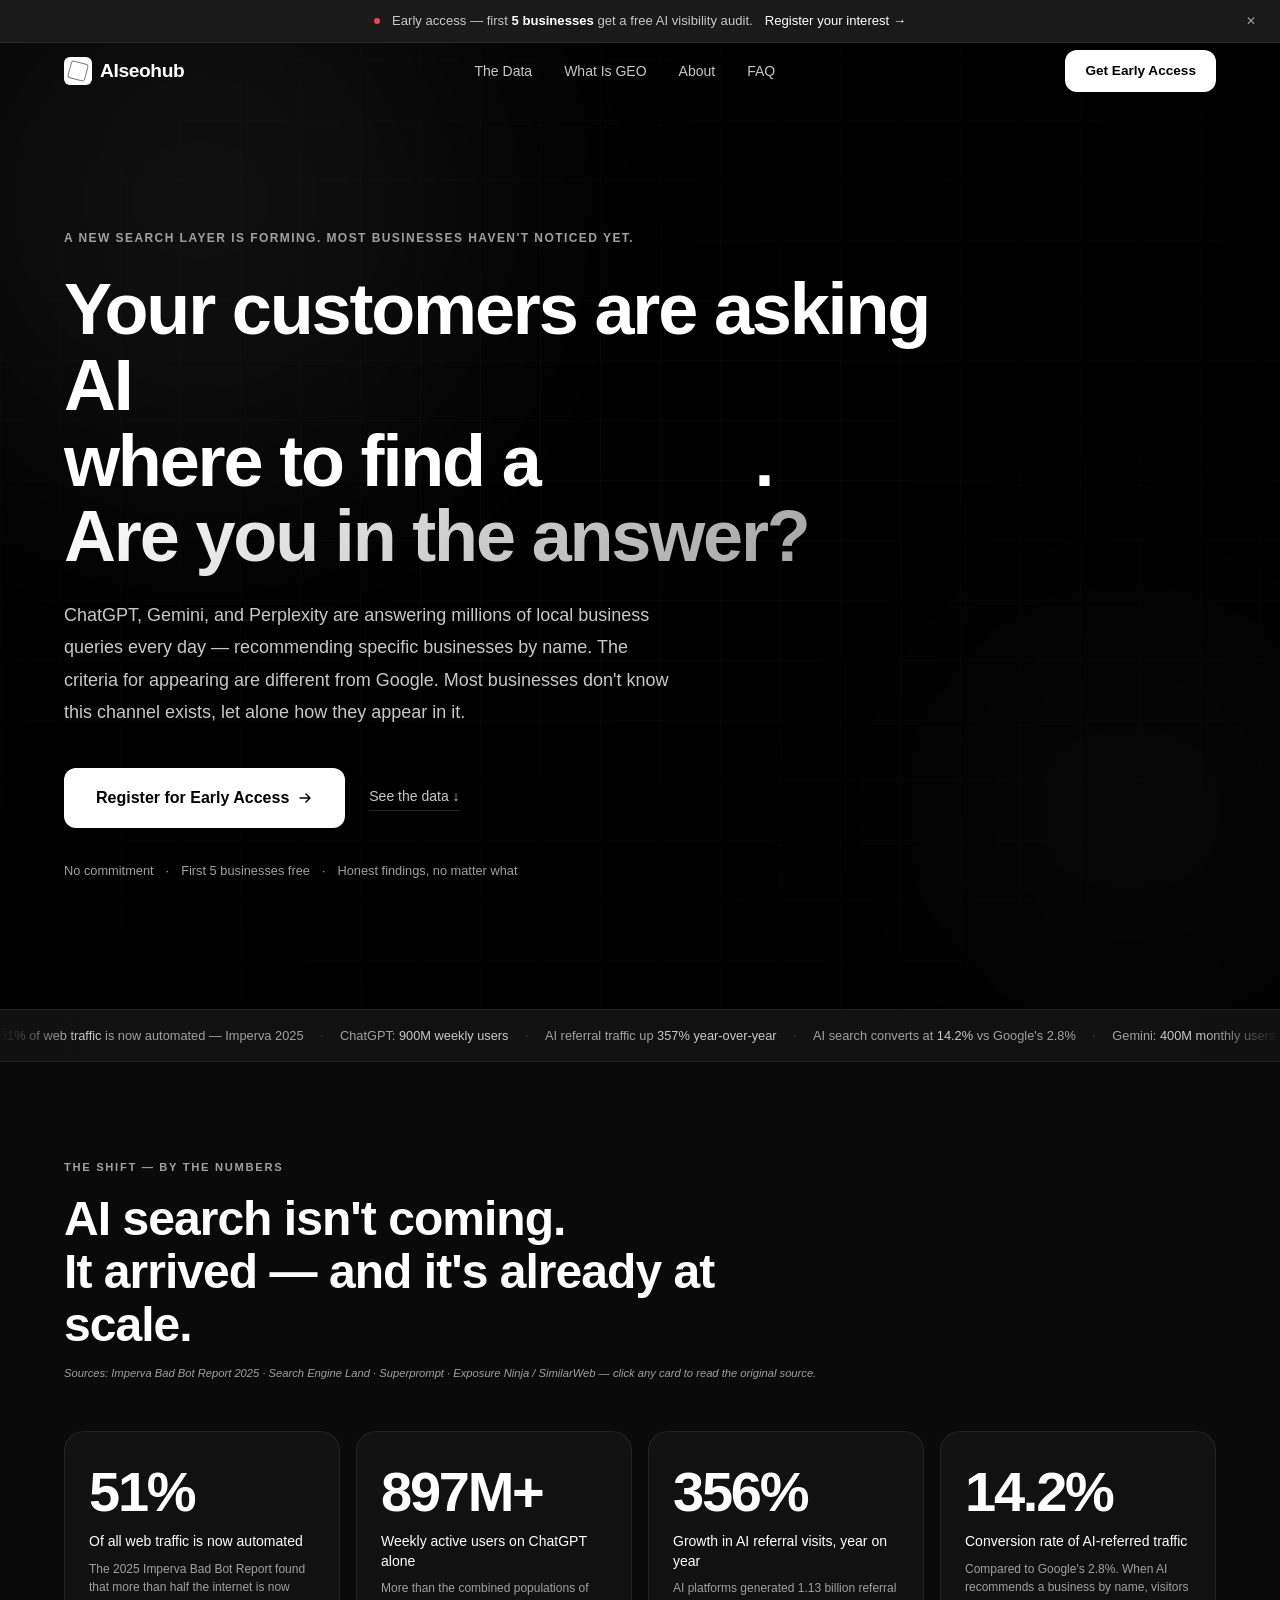
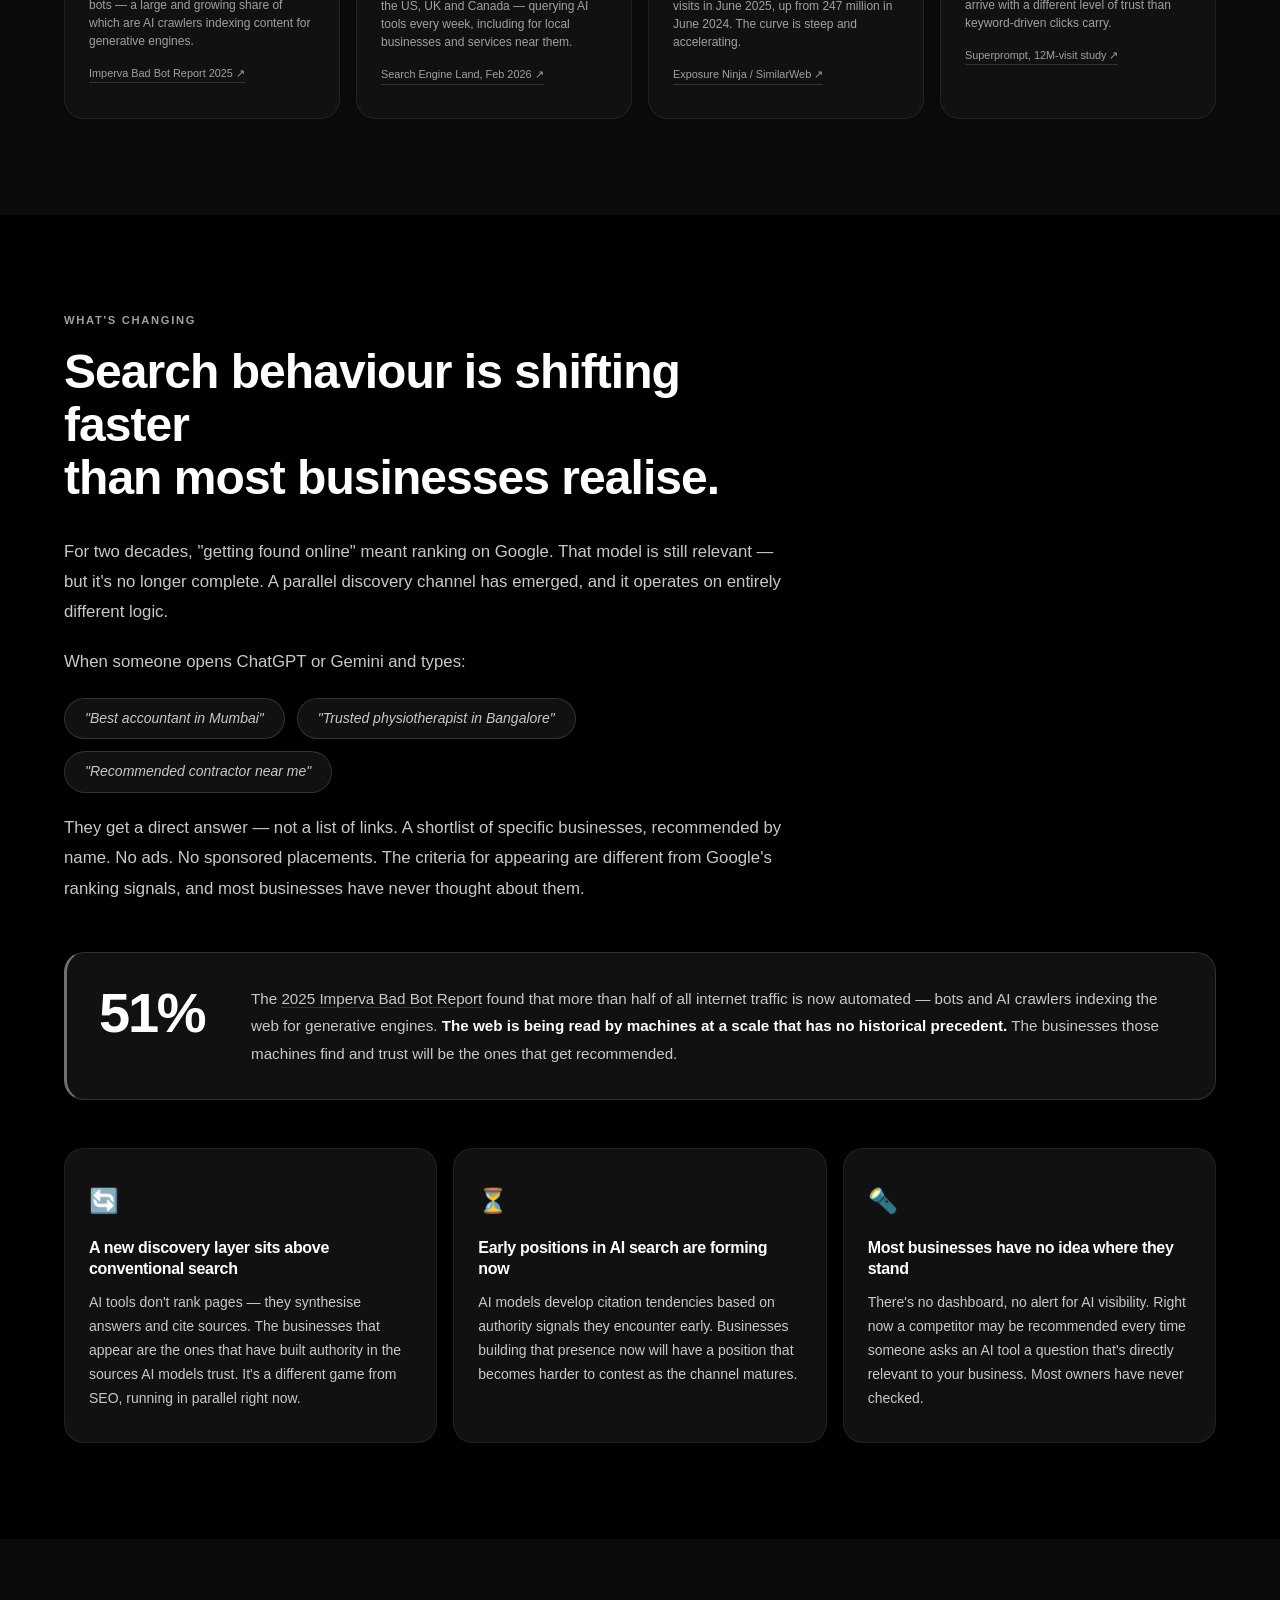
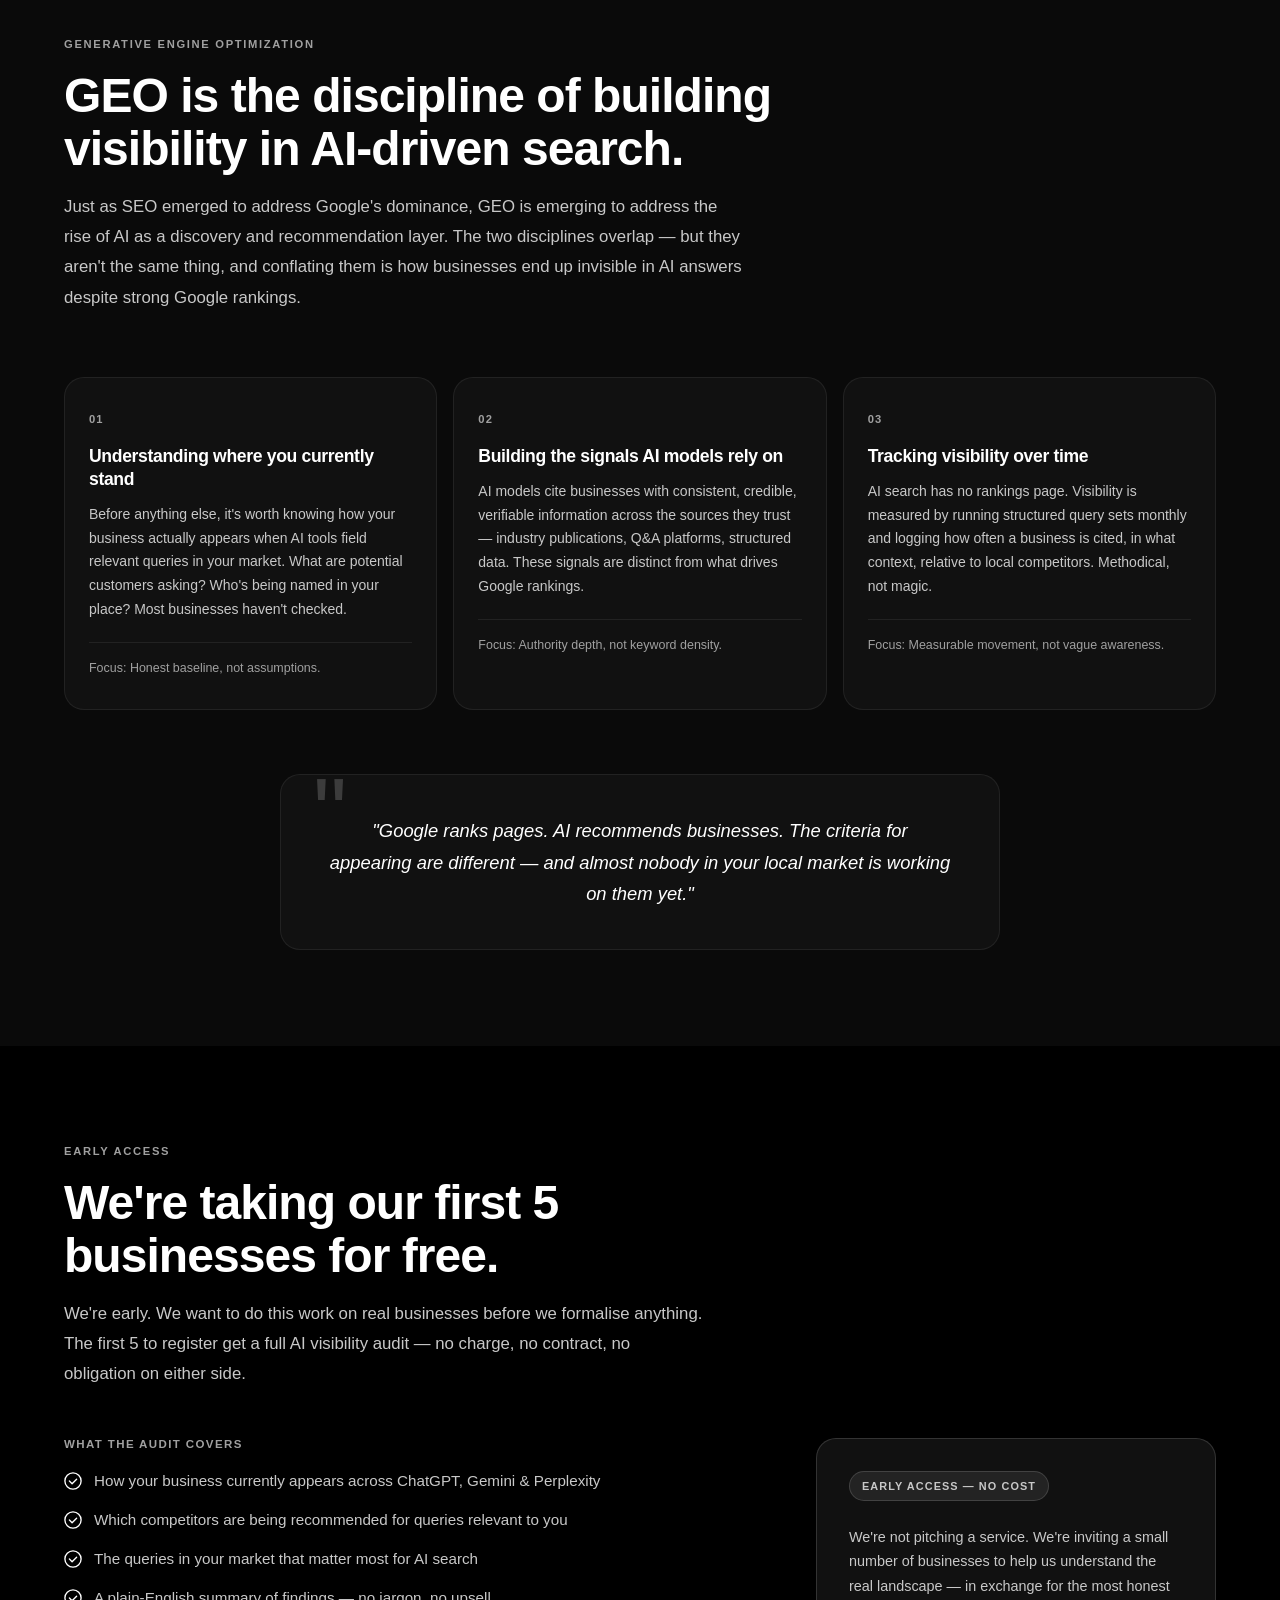
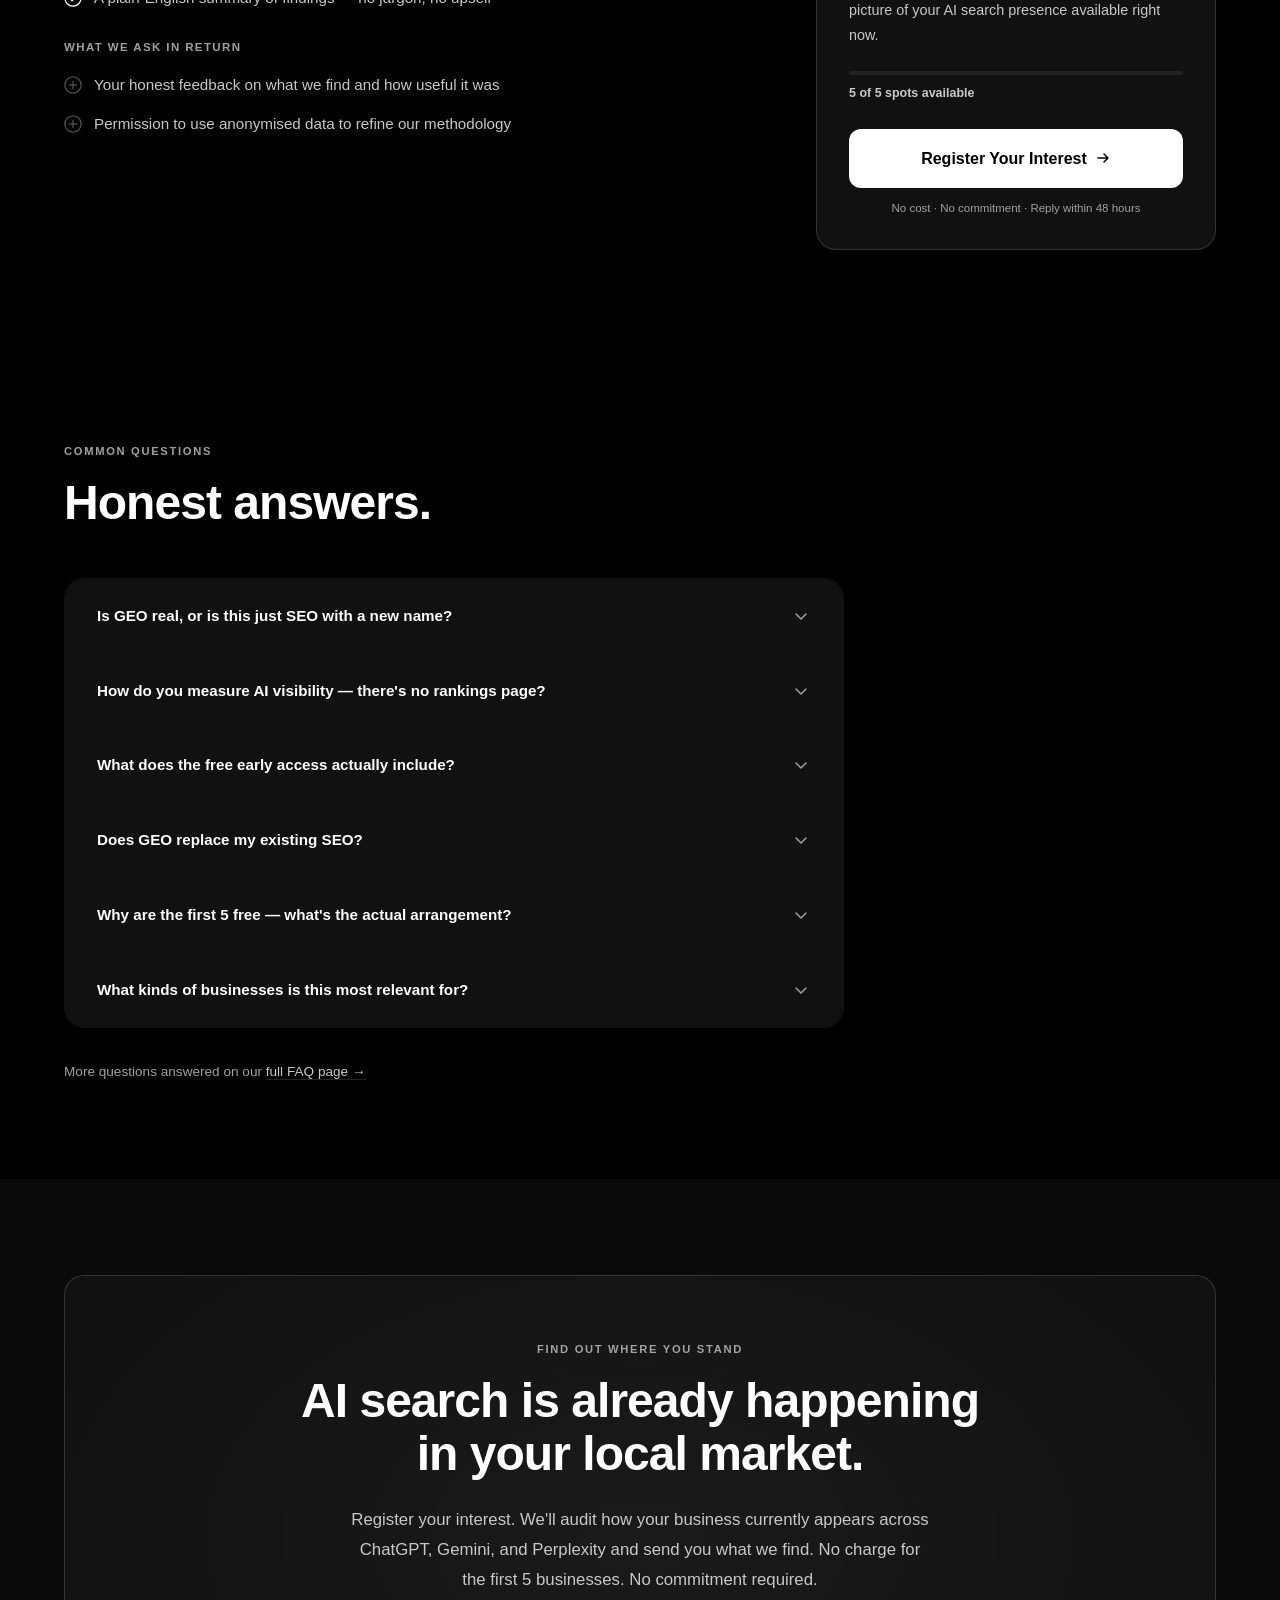
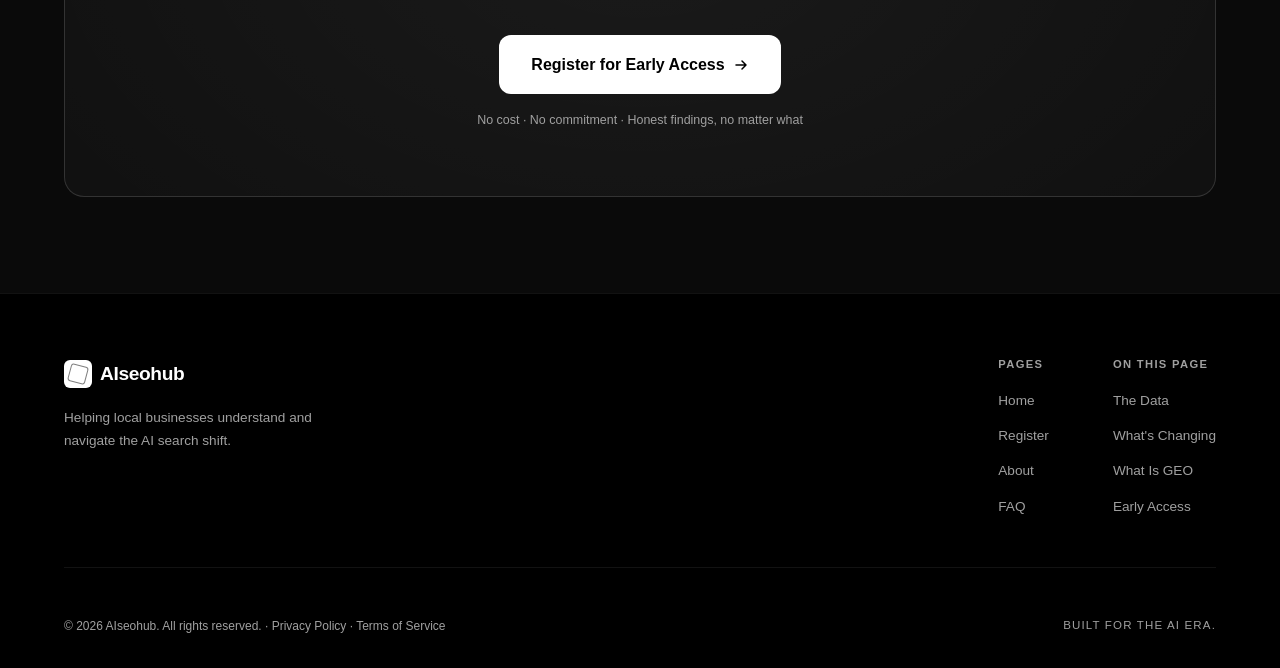
==== commit 3043007b: "Some stuff" ====
--- a/index.html
+++ b/index.html
@@ -5,50 +5,35 @@
   <meta name="viewport" content="width=device-width, initial-scale=1.0" />
   <title>AIseohub — Generative Engine Optimization for Local Businesses</title>
   <meta name="description" content="AI tools like ChatGPT, Gemini and Perplexity are replacing conventional search. Most local businesses are invisible in them. AIseohub helps you understand and act on this shift." />
-  <meta name="keywords" content="generative engine optimization, GEO, AI search, ChatGPT local business, AI visibility, Perplexity SEO, GEO agency India, AI SEO" />
+  <meta name="keywords" content="generative engine optimization, GEO, AI search, ChatGPT local business, AI visibility, GEO agency India, AI SEO" />
   <meta name="robots" content="index, follow" />
   <link rel="canonical" href="https://aiseohub.in/" />
-  <meta property="og:type"        content="website" />
-  <meta property="og:url"         content="https://aiseohub.in/" />
-  <meta property="og:title"       content="AIseohub — Generative Engine Optimization for Local Businesses" />
+  <meta property="og:type" content="website" />
+  <meta property="og:url" content="https://aiseohub.in/" />
+  <meta property="og:title" content="AIseohub — Generative Engine Optimization for Local Businesses" />
   <meta property="og:description" content="51% of web traffic is now bots. AI search is replacing Google for millions of queries. Is your business visible where it counts?" />
-  <meta property="og:image"       content="https://aiseohub.in/og-image.jpg" />
-  <meta property="og:site_name"   content="AIseohub" />
-  <meta name="twitter:card"        content="summary_large_image" />
-  <meta name="twitter:title"       content="AIseohub — Generative Engine Optimization for Local Businesses" />
-  <meta name="twitter:description" content="AI search is here at scale. ChatGPT has 900M weekly users. Is your business in the answers?" />
-  <meta name="twitter:image"       content="https://aiseohub.in/og-image.jpg" />
-
-  <script type="application/ld+json">
-  {"@context":"https://schema.org","@type":"Organization","name":"AIseohub","url":"https://aiseohub.in","description":"Generative Engine Optimization agency helping local businesses become visible in AI-driven search.","foundingDate":"2025","serviceArea":{"@type":"Country","name":"India"}}
-  </script>
-  <script type="application/ld+json">
-  {"@context":"https://schema.org","@type":"FAQPage","mainEntity":[{"@type":"Question","name":"Is GEO real or just rebranded SEO?","acceptedAnswer":{"@type":"Answer","text":"GEO is distinct. SEO optimises for crawlers that rank pages. GEO optimises for language models that synthesise answers. The signals and metrics are fundamentally different."}},{"@type":"Question","name":"How do you measure AI search visibility?","acceptedAnswer":{"@type":"Answer","text":"We run structured query testing — asking AI tools hundreds of relevant questions monthly and tracking how often a business appears, in what context, against which competitors."}},{"@type":"Question","name":"What does the free early access include?","acceptedAnswer":{"@type":"Answer","text":"A full AI visibility audit across ChatGPT, Gemini and Perplexity — how your business currently appears, which competitors are recommended instead, and a plain-English summary. No charge for the first 5 businesses."}}]}
-  </script>
-
+  <meta property="og:site_name" content="AIseohub" />
+  <script type="application/ld+json">{"@context":"https://schema.org","@type":"Organization","name":"AIseohub","url":"https://aiseohub.in","description":"Generative Engine Optimization agency helping local businesses become visible in AI-driven search.","foundingDate":"2025"}</script>
   <link rel="stylesheet" href="styles.css" />
 </head>
 <body>
 
-  <!-- URGENCY BAR -->
   <div class="urgency-bar" id="urgencyBar" role="alert" aria-live="polite">
     <div class="urgency-bar__inner">
       <span class="urgency-bar__dot" aria-hidden="true"></span>
-      <span>Early access — first <strong>5 businesses</strong> get a full AI visibility audit, free.</span>
+      <span>Early access — first <strong><span id="spotsLeft">5</span> businesses</strong> get a free AI visibility audit.</span>
       <a href="prebook.html" class="urgency-bar__link">Register your interest →</a>
     </div>
     <button class="urgency-bar__close" id="closeUrgency" aria-label="Close announcement">✕</button>
   </div>
 
-  <!-- HEADER -->
   <header class="site-header" id="siteHeader" role="banner">
     <div class="container">
       <a href="index.html" class="header__logo" aria-label="AIseohub home">
         <span class="logo__mark" aria-hidden="true"></span>
         <span class="logo__text">AIseohub</span>
       </a>
-      <button class="nav__toggle" id="navToggle" aria-expanded="false"
-              aria-controls="mainNav" aria-label="Toggle navigation">
+      <button class="nav__toggle" id="navToggle" aria-expanded="false" aria-controls="mainNav" aria-label="Toggle navigation">
         <span></span><span></span><span></span>
       </button>
       <nav class="header__nav" id="mainNav" role="navigation" aria-label="Main navigation">
@@ -65,7 +50,6 @@
 
   <main id="main-content">
 
-    <!-- HERO -->
     <section class="hero" aria-labelledby="heroHeadline">
       <div class="hero__bg" aria-hidden="true">
         <div class="hero__grid"></div>
@@ -82,17 +66,15 @@
             <em>Are you in the answer?</em>
           </h1>
           <p class="hero__sub reveal reveal--delay-2">
-            ChatGPT, Gemini, and Perplexity are answering millions of local business
-            queries every day — recommending specific businesses by name. The criteria
-            for appearing are different from Google. Most businesses don't know this
-            channel exists, let alone how they appear in it.
+            ChatGPT, Gemini, and Perplexity are answering millions of local business queries
+            every day — recommending specific businesses by name. The criteria for appearing
+            are different from Google. Most businesses don't know this channel exists,
+            let alone how they appear in it.
           </p>
           <div class="hero__actions reveal reveal--delay-3">
             <a href="prebook.html" class="btn btn--primary btn--large">
               Register for Early Access
-              <svg width="16" height="16" viewBox="0 0 16 16" fill="none" aria-hidden="true">
-                <path d="M3 8H13M13 8L9 4M13 8L9 12" stroke="currentColor" stroke-width="1.5" stroke-linecap="round" stroke-linejoin="round"/>
-              </svg>
+              <svg width="16" height="16" viewBox="0 0 16 16" fill="none" aria-hidden="true"><path d="M3 8H13M13 8L9 4M13 8L9 12" stroke="currentColor" stroke-width="1.5" stroke-linecap="round" stroke-linejoin="round"/></svg>
             </a>
             <a href="#why-now" class="btn--ghost">See the data ↓</a>
           </div>
@@ -107,7 +89,6 @@
       </div>
     </section>
 
-    <!-- TICKER -->
     <div class="ticker-wrap" aria-hidden="true">
       <div class="ticker">
         <div class="ticker__track">
@@ -123,7 +104,6 @@
           <span class="ticker__sep">·</span>
           <span class="ticker__item"><a href="https://exposureninja.com/blog/ai-search-statistics/" target="_blank" rel="noopener noreferrer">AI traffic grew <strong>7× in 2025</strong></a></span>
           <span class="ticker__sep">·</span>
-          <!-- duplicate for loop -->
           <span class="ticker__item"><a href="https://www.imperva.com/blog/bad-bot-report/" target="_blank" rel="noopener noreferrer"><strong>51% of web traffic</strong> is now automated — Imperva 2025</a></span>
           <span class="ticker__sep">·</span>
           <span class="ticker__item"><a href="https://searchengineland.com/chatgpt-900-million-weekly-active-users-470492" target="_blank" rel="noopener noreferrer">ChatGPT: <strong>900M weekly users</strong></a></span>
@@ -140,7 +120,6 @@
       </div>
     </div>
 
-    <!-- STATS / WHY NOW -->
     <section class="stats-section" id="why-now" aria-labelledby="statsHeading">
       <div class="container">
         <span class="section-label reveal">The shift — by the numbers</span>
@@ -151,37 +130,25 @@
           Sources: Imperva Bad Bot Report 2025 · Search Engine Land · Superprompt · Exposure Ninja / SimilarWeb — click any card to read the original source.
         </p>
         <div class="stats-grid">
-          <a class="stat-card reveal"
-             href="https://www.imperva.com/blog/bad-bot-report/"
-             target="_blank" rel="noopener noreferrer"
-             aria-label="51% of all web traffic is now automated — Imperva Bad Bot Report 2025">
+          <a class="stat-card reveal" href="https://www.imperva.com/blog/bad-bot-report/" target="_blank" rel="noopener noreferrer" aria-label="51% of all web traffic is now automated — Imperva 2025">
             <div class="stat-card__number" data-target="51" data-suffix="%">0</div>
             <div class="stat-card__label">Of all web traffic is now automated</div>
-            <div class="stat-card__note">The 2025 Imperva Bad Bot Report found that more than half the internet is now bots — a large and growing share of which are AI crawlers indexing the web for generative engines.</div>
+            <div class="stat-card__note">The 2025 Imperva Bad Bot Report found that more than half the internet is now bots — a large and growing share of which are AI crawlers indexing content for generative engines.</div>
             <div class="stat-card__source">Imperva Bad Bot Report 2025 ↗</div>
           </a>
-          <a class="stat-card reveal reveal--delay-1"
-             href="https://searchengineland.com/chatgpt-900-million-weekly-active-users-470492"
-             target="_blank" rel="noopener noreferrer"
-             aria-label="900M+ weekly active ChatGPT users — Search Engine Land">
+          <a class="stat-card reveal reveal--delay-1" href="https://searchengineland.com/chatgpt-900-million-weekly-active-users-470492" target="_blank" rel="noopener noreferrer" aria-label="900M+ weekly active ChatGPT users">
             <div class="stat-card__number" data-target="900" data-suffix="M+">0</div>
             <div class="stat-card__label">Weekly active users on ChatGPT alone</div>
-            <div class="stat-card__note">More than the combined populations of the US, UK and Canada — actively querying AI tools every week, including for local businesses and services near them.</div>
+            <div class="stat-card__note">More than the combined populations of the US, UK and Canada — querying AI tools every week, including for local businesses and services near them.</div>
             <div class="stat-card__source">Search Engine Land, Feb 2026 ↗</div>
           </a>
-          <a class="stat-card reveal reveal--delay-2"
-             href="https://exposureninja.com/blog/ai-search-statistics/"
-             target="_blank" rel="noopener noreferrer"
-             aria-label="357% YoY growth in AI referral visits — Exposure Ninja / SimilarWeb">
+          <a class="stat-card reveal reveal--delay-2" href="https://exposureninja.com/blog/ai-search-statistics/" target="_blank" rel="noopener noreferrer" aria-label="357% YoY growth in AI referral visits">
             <div class="stat-card__number" data-target="357" data-suffix="%">0</div>
             <div class="stat-card__label">Growth in AI referral visits, year on year</div>
             <div class="stat-card__note">AI platforms generated 1.13 billion referral visits in June 2025, up from 247 million in June 2024. The curve is steep and accelerating.</div>
             <div class="stat-card__source">Exposure Ninja / SimilarWeb ↗</div>
           </a>
-          <a class="stat-card reveal reveal--delay-3"
-             href="https://superprompt.com/blog/ai-search-traffic-conversion-rates-5x-higher-than-google-2025-data"
-             target="_blank" rel="noopener noreferrer"
-             aria-label="14.2% conversion rate from AI-referred traffic — Superprompt">
+          <a class="stat-card reveal reveal--delay-3" href="https://superprompt.com/blog/ai-search-traffic-conversion-rates-5x-higher-than-google-2025-data" target="_blank" rel="noopener noreferrer" aria-label="14.2% conversion rate from AI-referred traffic">
             <div class="stat-card__number" data-target="14.2" data-suffix="%" data-decimal="1">0</div>
             <div class="stat-card__label">Conversion rate of AI-referred traffic</div>
             <div class="stat-card__note">Compared to Google's 2.8%. When AI recommends a business by name, visitors arrive with a different level of trust than keyword-driven clicks carry.</div>
@@ -191,7 +158,6 @@
       </div>
     </section>
 
-    <!-- PROBLEM -->
     <section class="problem" id="problem" aria-labelledby="problemHeading">
       <div class="container">
         <span class="section-label reveal">What's changing</span>
@@ -206,10 +172,9 @@
             <div class="query-card">"Trusted physiotherapist in Bangalore"</div>
             <div class="query-card">"Recommended contractor near me"</div>
           </div>
-          <p>They get a direct answer — not a list of links. A shortlist of specific businesses, recommended by name. No ads. No sponsored placements. Just a recommendation the user tends to trust. The criteria for appearing are different from Google's ranking signals, and most businesses have never thought about them.</p>
-        </div>
-
-        <!-- Imperva callout -->
+          <p>They get a direct answer — not a list of links. A shortlist of specific businesses, recommended by name. No ads. No sponsored placements. The criteria for appearing are different from Google's ranking signals, and most businesses have never thought about them.</p>
+        </div>
+
         <div class="imperva-callout reveal">
           <div class="imperva-callout__inner">
             <div class="imperva-callout__stat">51%</div>
@@ -223,23 +188,22 @@
           <article class="problem-card reveal">
             <div class="problem-card__icon" aria-hidden="true">🔄</div>
             <h3 class="problem-card__title">A new discovery layer sits above conventional search</h3>
-            <p class="problem-card__body">AI tools don't rank pages — they synthesise answers and cite sources. The businesses that appear are the ones that have built authority in the sources AI models trust. It's a different game from SEO, and it's running in parallel right now.</p>
+            <p class="problem-card__body">AI tools don't rank pages — they synthesise answers and cite sources. The businesses that appear are the ones that have built authority in the sources AI models trust. It's a different game from SEO, running in parallel right now.</p>
           </article>
           <article class="problem-card reveal reveal--delay-1">
             <div class="problem-card__icon" aria-hidden="true">⏳</div>
             <h3 class="problem-card__title">Early positions in AI search are forming now</h3>
-            <p class="problem-card__body">AI models develop citation tendencies based on authority signals they encounter early. Businesses building that presence now will have a position that becomes harder to contest as the channel matures. This is not a fixed window — but it is a narrowing one.</p>
+            <p class="problem-card__body">AI models develop citation tendencies based on authority signals they encounter early. Businesses building that presence now will have a position that becomes harder to contest as the channel matures.</p>
           </article>
           <article class="problem-card reveal reveal--delay-2">
             <div class="problem-card__icon" aria-hidden="true">🔦</div>
             <h3 class="problem-card__title">Most businesses have no idea where they stand</h3>
-            <p class="problem-card__body">There's no dashboard, no notification, no alert for AI visibility. Right now a competitor may be recommended every time someone asks an AI tool a question that's directly relevant to your business. Most owners have never checked.</p>
-          </article>
-        </div>
-      </div>
-    </section>
-
-    <!-- WHAT IS GEO -->
+            <p class="problem-card__body">There's no dashboard, no alert for AI visibility. Right now a competitor may be recommended every time someone asks an AI tool a question that's directly relevant to your business. Most owners have never checked.</p>
+          </article>
+        </div>
+      </div>
+    </section>
+
     <section class="solution" id="what-is-geo" aria-labelledby="solutionHeading">
       <div class="container">
         <span class="section-label reveal">Generative Engine Optimization</span>
@@ -247,10 +211,7 @@
           GEO is the discipline of building<br/>visibility in AI-driven search.
         </h2>
         <p class="solution__sub reveal reveal--delay-2">
-          Just as SEO emerged to address Google's dominance of search, GEO is emerging
-          to address the rise of AI as a discovery and recommendation layer. The two
-          disciplines overlap — but they aren't the same thing, and conflating them
-          is how businesses end up invisible in AI answers despite strong Google rankings.
+          Just as SEO emerged to address Google's dominance, GEO is emerging to address the rise of AI as a discovery and recommendation layer. The two disciplines overlap — but they aren't the same thing, and conflating them is how businesses end up invisible in AI answers despite strong Google rankings.
         </p>
         <div class="pillars">
           <article class="pillar reveal">
@@ -262,13 +223,13 @@
           <article class="pillar reveal reveal--delay-1">
             <div class="pillar__num">02</div>
             <h3 class="pillar__title">Building the signals AI models rely on</h3>
-            <p class="pillar__body">AI models cite businesses that have consistent, credible, verifiable information across the sources they trust — industry publications, Q&amp;A platforms, structured data, and more. These signals are distinct from what drives Google rankings.</p>
+            <p class="pillar__body">AI models cite businesses with consistent, credible, verifiable information across the sources they trust — industry publications, Q&amp;A platforms, structured data. These signals are distinct from what drives Google rankings.</p>
             <div class="pillar__outcome">Focus: Authority depth, not keyword density.</div>
           </article>
           <article class="pillar reveal reveal--delay-2">
             <div class="pillar__num">03</div>
             <h3 class="pillar__title">Tracking visibility over time</h3>
-            <p class="pillar__body">AI search has no rankings page. Visibility is measured by running structured query sets each month and logging how often a business is cited, in what context, and relative to local competitors. It's methodical, not magic.</p>
+            <p class="pillar__body">AI search has no rankings page. Visibility is measured by running structured query sets monthly and logging how often a business is cited, in what context, relative to local competitors. Methodical, not magic.</p>
             <div class="pillar__outcome">Focus: Measurable movement, not vague awareness.</div>
           </article>
         </div>
@@ -278,7 +239,6 @@
       </div>
     </section>
 
-    <!-- OFFER — first 5 free -->
     <section class="offer" id="offer" aria-labelledby="offerHeading">
       <div class="container">
         <span class="section-label reveal">Early Access</span>
@@ -286,65 +246,35 @@
           We're taking our first 5<br/>businesses for free.
         </h2>
         <p class="offer__sub reveal reveal--delay-2">
-          We're early. We want to do this work on real businesses before we formalise
-          anything. The first 5 to register get a full AI visibility audit — no charge,
-          no contract, no obligation on either side.
+          We're early. We want to do this work on real businesses before we formalise anything. The first 5 to register get a full AI visibility audit — no charge, no contract, no obligation on either side.
         </p>
-
         <div class="offer__free-layout">
           <div class="offer__free-left reveal">
             <h3 class="offer__free-title">What the audit covers</h3>
             <ul class="offer__free-list">
-              <li>
-                <svg width="18" height="18" viewBox="0 0 20 20" fill="none" aria-hidden="true"><circle cx="10" cy="10" r="9" stroke="white" stroke-width="1.5"/><path d="M6 10l3 3 5-5" stroke="white" stroke-width="1.5" stroke-linecap="round" stroke-linejoin="round"/></svg>
-                How your business currently appears across ChatGPT, Gemini &amp; Perplexity
-              </li>
-              <li>
-                <svg width="18" height="18" viewBox="0 0 20 20" fill="none" aria-hidden="true"><circle cx="10" cy="10" r="9" stroke="white" stroke-width="1.5"/><path d="M6 10l3 3 5-5" stroke="white" stroke-width="1.5" stroke-linecap="round" stroke-linejoin="round"/></svg>
-                Which competitors are being recommended for queries relevant to you
-              </li>
-              <li>
-                <svg width="18" height="18" viewBox="0 0 20 20" fill="none" aria-hidden="true"><circle cx="10" cy="10" r="9" stroke="white" stroke-width="1.5"/><path d="M6 10l3 3 5-5" stroke="white" stroke-width="1.5" stroke-linecap="round" stroke-linejoin="round"/></svg>
-                The queries in your market that matter most for AI search
-              </li>
-              <li>
-                <svg width="18" height="18" viewBox="0 0 20 20" fill="none" aria-hidden="true"><circle cx="10" cy="10" r="9" stroke="white" stroke-width="1.5"/><path d="M6 10l3 3 5-5" stroke="white" stroke-width="1.5" stroke-linecap="round" stroke-linejoin="round"/></svg>
-                A plain-English summary of findings — no jargon, no upsell
-              </li>
+              <li><svg width="18" height="18" viewBox="0 0 20 20" fill="none" aria-hidden="true"><circle cx="10" cy="10" r="9" stroke="white" stroke-width="1.5"/><path d="M6 10l3 3 5-5" stroke="white" stroke-width="1.5" stroke-linecap="round" stroke-linejoin="round"/></svg>How your business currently appears across ChatGPT, Gemini &amp; Perplexity</li>
+              <li><svg width="18" height="18" viewBox="0 0 20 20" fill="none" aria-hidden="true"><circle cx="10" cy="10" r="9" stroke="white" stroke-width="1.5"/><path d="M6 10l3 3 5-5" stroke="white" stroke-width="1.5" stroke-linecap="round" stroke-linejoin="round"/></svg>Which competitors are being recommended for queries relevant to you</li>
+              <li><svg width="18" height="18" viewBox="0 0 20 20" fill="none" aria-hidden="true"><circle cx="10" cy="10" r="9" stroke="white" stroke-width="1.5"/><path d="M6 10l3 3 5-5" stroke="white" stroke-width="1.5" stroke-linecap="round" stroke-linejoin="round"/></svg>The queries in your market that matter most for AI search</li>
+              <li><svg width="18" height="18" viewBox="0 0 20 20" fill="none" aria-hidden="true"><circle cx="10" cy="10" r="9" stroke="white" stroke-width="1.5"/><path d="M6 10l3 3 5-5" stroke="white" stroke-width="1.5" stroke-linecap="round" stroke-linejoin="round"/></svg>A plain-English summary of findings — no jargon, no upsell</li>
             </ul>
-            <h3 class="offer__free-title" style="margin-top: var(--space-8);">What we ask in return</h3>
+            <h3 class="offer__free-title" style="margin-top:var(--space-8)">What we ask in return</h3>
             <ul class="offer__free-list">
-              <li>
-                <svg width="18" height="18" viewBox="0 0 20 20" fill="none" aria-hidden="true"><circle cx="10" cy="10" r="9" stroke="rgba(255,255,255,0.3)" stroke-width="1.5"/><path d="M10 6v8M6 10h8" stroke="rgba(255,255,255,0.3)" stroke-width="1.5" stroke-linecap="round"/></svg>
-                Your honest feedback on what we find and how useful it was
-              </li>
-              <li>
-                <svg width="18" height="18" viewBox="0 0 20 20" fill="none" aria-hidden="true"><circle cx="10" cy="10" r="9" stroke="rgba(255,255,255,0.3)" stroke-width="1.5"/><path d="M10 6v8M6 10h8" stroke="rgba(255,255,255,0.3)" stroke-width="1.5" stroke-linecap="round"/></svg>
-                Permission to use anonymised data to refine our methodology
-              </li>
+              <li><svg width="18" height="18" viewBox="0 0 20 20" fill="none" aria-hidden="true"><circle cx="10" cy="10" r="9" stroke="rgba(255,255,255,0.3)" stroke-width="1.5"/><path d="M10 6v8M6 10h8" stroke="rgba(255,255,255,0.3)" stroke-width="1.5" stroke-linecap="round"/></svg>Your honest feedback on what we find and how useful it was</li>
+              <li><svg width="18" height="18" viewBox="0 0 20 20" fill="none" aria-hidden="true"><circle cx="10" cy="10" r="9" stroke="rgba(255,255,255,0.3)" stroke-width="1.5"/><path d="M10 6v8M6 10h8" stroke="rgba(255,255,255,0.3)" stroke-width="1.5" stroke-linecap="round"/></svg>Permission to use anonymised data to refine our methodology</li>
             </ul>
           </div>
-
           <div class="offer__free-card reveal reveal--delay-1">
             <div class="offer__badge">Early Access — No Cost</div>
-            <p class="offer__free-card-copy">
-              We're not pitching a service. We're inviting a small number of businesses
-              to help us understand the real landscape — in exchange for the most honest
-              picture of your AI search presence available right now.
-            </p>
+            <p class="offer__free-card-copy">We're not pitching a service. We're inviting a small number of businesses to help us understand the real landscape — in exchange for the most honest picture of your AI search presence available right now.</p>
             <div class="offer__spots">
               <div class="offer__spots-track">
-                <div class="offer__spots-fill" id="spotsFill" style="width: 0%"></div>
+                <div class="offer__spots-fill" id="spotsFill" style="width:0%"></div>
               </div>
-              <p class="offer__spots-label">
-                <strong><span id="spotsLeftOffer">5</span> of 5 spots available</strong>
-              </p>
+              <p class="offer__spots-label"><strong><span id="spotsLeftOffer">5</span> of 5 spots available</strong></p>
             </div>
             <a href="prebook.html" class="btn btn--primary btn--large btn--full">
               Register Your Interest
-              <svg width="16" height="16" viewBox="0 0 16 16" fill="none" aria-hidden="true">
-                <path d="M3 8H13M13 8L9 4M13 8L9 12" stroke="currentColor" stroke-width="1.5" stroke-linecap="round" stroke-linejoin="round"/>
-              </svg>
+              <svg width="16" height="16" viewBox="0 0 16 16" fill="none" aria-hidden="true"><path d="M3 8H13M13 8L9 4M13 8L9 12" stroke="currentColor" stroke-width="1.5" stroke-linecap="round" stroke-linejoin="round"/></svg>
             </a>
             <p class="offer__micro">No cost · No commitment · Reply within 48 hours</p>
           </div>
@@ -352,92 +282,50 @@
       </div>
     </section>
 
-    <!-- FAQ -->
     <section class="faq" id="faq" aria-labelledby="faqHeading">
       <div class="container">
         <span class="section-label reveal">Common Questions</span>
-        <h2 class="faq__headline reveal reveal--delay-1" id="faqHeading">
-          Honest answers.
-        </h2>
+        <h2 class="faq__headline reveal reveal--delay-1" id="faqHeading">Honest answers.</h2>
         <div class="faq__list" role="list">
           <div class="faq__item reveal" role="listitem">
-            <button class="faq__question" aria-expanded="false" aria-controls="faq-1">
-              Is GEO real, or is this just SEO with a new name?
-              <svg class="faq__icon" width="20" height="20" viewBox="0 0 20 20" fill="none" aria-hidden="true"><path d="M5 8l5 5 5-5" stroke="currentColor" stroke-width="1.5" stroke-linecap="round" stroke-linejoin="round"/></svg>
-            </button>
-            <div class="faq__answer" id="faq-1" role="region">
-              <p>It's a genuinely distinct discipline. SEO optimises for crawlers that rank pages based on relevance signals. GEO optimises for language models that synthesise answers and recommend businesses based on authority depth, citation consistency, and source trust. The overlap is real — good SEO foundations help — but the specific signals are different. A business can rank #1 on Google and still be absent from AI answers. We see this regularly.</p>
-            </div>
-          </div>
-          <div class="faq__item reveal" role="listitem">
-            <button class="faq__question" aria-expanded="false" aria-controls="faq-2">
-              How do you measure AI visibility — there's no rankings page?
-              <svg class="faq__icon" width="20" height="20" viewBox="0 0 20 20" fill="none" aria-hidden="true"><path d="M5 8l5 5 5-5" stroke="currentColor" stroke-width="1.5" stroke-linecap="round" stroke-linejoin="round"/></svg>
-            </button>
-            <div class="faq__answer" id="faq-2" role="region">
-              <p>Correct — there's no AI equivalent of a rank tracker. We use structured query testing: asking AI tools a defined set of relevant questions and logging every response. We track how often a business is cited, in what context, and relative to competitors. It's methodical, not automated — but it produces a comparable picture over time.</p>
-            </div>
-          </div>
-          <div class="faq__item reveal" role="listitem">
-            <button class="faq__question" aria-expanded="false" aria-controls="faq-3">
-              What does the free early access actually include?
-              <svg class="faq__icon" width="20" height="20" viewBox="0 0 20 20" fill="none" aria-hidden="true"><path d="M5 8l5 5 5-5" stroke="currentColor" stroke-width="1.5" stroke-linecap="round" stroke-linejoin="round"/></svg>
-            </button>
-            <div class="faq__answer" id="faq-3" role="region">
-              <p>A structured audit of how your business currently appears across ChatGPT, Gemini, and Perplexity. We run relevant queries for your category and city, document what's returned, identify where competitors appear in your place, and write up what we find in plain English. You get an honest picture of your current AI visibility — nothing more, nothing less. We're not using it to push a service.</p>
-            </div>
-          </div>
-          <div class="faq__item reveal" role="listitem">
-            <button class="faq__question" aria-expanded="false" aria-controls="faq-4">
-              Does GEO replace my existing SEO?
-              <svg class="faq__icon" width="20" height="20" viewBox="0 0 20 20" fill="none" aria-hidden="true"><path d="M5 8l5 5 5-5" stroke="currentColor" stroke-width="1.5" stroke-linecap="round" stroke-linejoin="round"/></svg>
-            </button>
-            <div class="faq__answer" id="faq-4" role="region">
-              <p>No. Traditional search remains significant and SEO is still relevant. GEO addresses a parallel channel that operates on different signals — it's additive, not a replacement. In many cases the content work that improves AI visibility also benefits traditional SEO performance.</p>
-            </div>
-          </div>
-          <div class="faq__item reveal" role="listitem">
-            <button class="faq__question" aria-expanded="false" aria-controls="faq-5">
-              Why are the first 5 free — what's the actual arrangement?
-              <svg class="faq__icon" width="20" height="20" viewBox="0 0 20 20" fill="none" aria-hidden="true"><path d="M5 8l5 5 5-5" stroke="currentColor" stroke-width="1.5" stroke-linecap="round" stroke-linejoin="round"/></svg>
-            </button>
-            <div class="faq__answer" id="faq-5" role="region">
-              <p>No catch. We're early, and we want to do this work on real businesses before we build anything formal. Doing audits for 5 businesses tests our methodology, gives us real data, and tells us where GEO is genuinely relevant. You get a useful, honest picture of your AI search presence. We get experience and feedback. That's the whole arrangement.</p>
-            </div>
-          </div>
-          <div class="faq__item reveal" role="listitem">
-            <button class="faq__question" aria-expanded="false" aria-controls="faq-6">
-              What kinds of businesses is this most relevant for?
-              <svg class="faq__icon" width="20" height="20" viewBox="0 0 20 20" fill="none" aria-hidden="true"><path d="M5 8l5 5 5-5" stroke="currentColor" stroke-width="1.5" stroke-linecap="round" stroke-linejoin="round"/></svg>
-            </button>
-            <div class="faq__answer" id="faq-6" role="region">
-              <p>Local and regional businesses where customers research before buying — professional services, healthcare, home services, agencies, education, hospitality. If people in your city ask AI tools questions that should lead to your business, this is relevant. We'll tell you honestly after the audit if we don't think GEO applies meaningfully to your situation.</p>
-            </div>
-          </div>
-        </div>
-        <p class="faq__more reveal">More questions answered on our <a href="faq.html" class="about-inline-link">FAQ page →</a></p>
-      </div>
-    </section>
-
-    <!-- FINAL CTA -->
+            <button class="faq__question" aria-expanded="false" aria-controls="faq-1">Is GEO real, or is this just SEO with a new name?<svg class="faq__icon" width="20" height="20" viewBox="0 0 20 20" fill="none" aria-hidden="true"><path d="M5 8l5 5 5-5" stroke="currentColor" stroke-width="1.5" stroke-linecap="round" stroke-linejoin="round"/></svg></button>
+            <div class="faq__answer" id="faq-1" role="region"><p>It's a genuinely distinct discipline. SEO optimises for crawlers that rank pages. GEO optimises for language models that synthesise answers and recommend businesses based on authority depth, citation consistency, and source trust. A business can rank #1 on Google and still be absent from AI answers. We see this regularly.</p></div>
+          </div>
+          <div class="faq__item reveal" role="listitem">
+            <button class="faq__question" aria-expanded="false" aria-controls="faq-2">How do you measure AI visibility — there's no rankings page?<svg class="faq__icon" width="20" height="20" viewBox="0 0 20 20" fill="none" aria-hidden="true"><path d="M5 8l5 5 5-5" stroke="currentColor" stroke-width="1.5" stroke-linecap="round" stroke-linejoin="round"/></svg></button>
+            <div class="faq__answer" id="faq-2" role="region"><p>Correct — there's no AI equivalent of a rank tracker. We use structured query testing: asking AI tools a defined set of relevant questions and logging every response. We track how often a business is cited, in what context, and relative to competitors. It's methodical, not automated — but it produces a comparable picture over time.</p></div>
+          </div>
+          <div class="faq__item reveal" role="listitem">
+            <button class="faq__question" aria-expanded="false" aria-controls="faq-3">What does the free early access actually include?<svg class="faq__icon" width="20" height="20" viewBox="0 0 20 20" fill="none" aria-hidden="true"><path d="M5 8l5 5 5-5" stroke="currentColor" stroke-width="1.5" stroke-linecap="round" stroke-linejoin="round"/></svg></button>
+            <div class="faq__answer" id="faq-3" role="region"><p>A structured audit of how your business currently appears across ChatGPT, Gemini, and Perplexity. We run relevant queries for your category and city, document what's returned, identify where competitors appear instead, and write up what we find in plain English. You get an honest picture of your current AI visibility — nothing more, nothing less. We're not using it to push a service.</p></div>
+          </div>
+          <div class="faq__item reveal" role="listitem">
+            <button class="faq__question" aria-expanded="false" aria-controls="faq-4">Does GEO replace my existing SEO?<svg class="faq__icon" width="20" height="20" viewBox="0 0 20 20" fill="none" aria-hidden="true"><path d="M5 8l5 5 5-5" stroke="currentColor" stroke-width="1.5" stroke-linecap="round" stroke-linejoin="round"/></svg></button>
+            <div class="faq__answer" id="faq-4" role="region"><p>No. Traditional search remains significant and SEO is still relevant. GEO addresses a parallel channel that operates on different signals — it's additive, not a replacement. In many cases the content work that improves AI visibility also benefits traditional SEO performance.</p></div>
+          </div>
+          <div class="faq__item reveal" role="listitem">
+            <button class="faq__question" aria-expanded="false" aria-controls="faq-5">Why are the first 5 free — what's the actual arrangement?<svg class="faq__icon" width="20" height="20" viewBox="0 0 20 20" fill="none" aria-hidden="true"><path d="M5 8l5 5 5-5" stroke="currentColor" stroke-width="1.5" stroke-linecap="round" stroke-linejoin="round"/></svg></button>
+            <div class="faq__answer" id="faq-5" role="region"><p>No catch. We're early and we want to do this work with real businesses before we build anything formal. Doing audits for 5 businesses tests our methodology and tells us where GEO is genuinely relevant. You get a useful, honest picture of your AI search presence. We get experience and feedback. That's the whole arrangement.</p></div>
+          </div>
+          <div class="faq__item reveal" role="listitem">
+            <button class="faq__question" aria-expanded="false" aria-controls="faq-6">What kinds of businesses is this most relevant for?<svg class="faq__icon" width="20" height="20" viewBox="0 0 20 20" fill="none" aria-hidden="true"><path d="M5 8l5 5 5-5" stroke="currentColor" stroke-width="1.5" stroke-linecap="round" stroke-linejoin="round"/></svg></button>
+            <div class="faq__answer" id="faq-6" role="region"><p>Local and regional businesses where customers research before buying — professional services, healthcare, home services, agencies, education, hospitality. If people in your city ask AI tools questions that should lead to your business, this is relevant. We'll tell you honestly after the audit if we don't think GEO applies meaningfully to your situation.</p></div>
+          </div>
+        </div>
+        <p class="faq__more reveal">More questions answered on our <a href="faq.html" class="about-inline-link">full FAQ page →</a></p>
+      </div>
+    </section>
+
     <section class="final-cta" aria-labelledby="finalCtaHeading">
       <div class="container">
         <div class="final-cta__inner reveal">
           <div class="final-cta__bg" aria-hidden="true"></div>
           <span class="section-label">Find out where you stand</span>
-          <h2 class="final-cta__headline" id="finalCtaHeading">
-            AI search is already happening<br/>in your local market.
-          </h2>
-          <p class="final-cta__sub">
-            Register your interest. We'll audit how your business currently appears
-            across ChatGPT, Gemini, and Perplexity and send you what we find.
-            No charge for the first 5 businesses. No commitment required.
-          </p>
+          <h2 class="final-cta__headline" id="finalCtaHeading">AI search is already happening<br/>in your local market.</h2>
+          <p class="final-cta__sub">Register your interest. We'll audit how your business currently appears across ChatGPT, Gemini, and Perplexity and send you what we find. No charge for the first 5 businesses. No commitment required.</p>
           <a href="prebook.html" class="btn btn--primary btn--large">
             Register for Early Access
-            <svg width="16" height="16" viewBox="0 0 16 16" fill="none" aria-hidden="true">
-              <path d="M3 8H13M13 8L9 4M13 8L9 12" stroke="currentColor" stroke-width="1.5" stroke-linecap="round" stroke-linejoin="round"/>
-            </svg>
+            <svg width="16" height="16" viewBox="0 0 16 16" fill="none" aria-hidden="true"><path d="M3 8H13M13 8L9 4M13 8L9 12" stroke="currentColor" stroke-width="1.5" stroke-linecap="round" stroke-linejoin="round"/></svg>
           </a>
           <p class="final-cta__micro">No cost · No commitment · Honest findings, no matter what</p>
         </div>
@@ -446,7 +334,6 @@
 
   </main>
 
-  <!-- FOOTER -->
   <footer class="site-footer" role="contentinfo">
     <div class="container">
       <div class="footer__top">
--- a/styles.css
+++ b/styles.css
@@ -342,6 +342,8 @@
 }
 .nav__link:hover { color: var(--text); }
 .nav__link:hover::after { transform: scaleX(1); }
+.nav__link--active { color: var(--text); }
+.nav__link--active::after { transform: scaleX(1); }
 
 .header__cta { font-size: 0.85rem; padding: 0.6rem 1.25rem; }
 
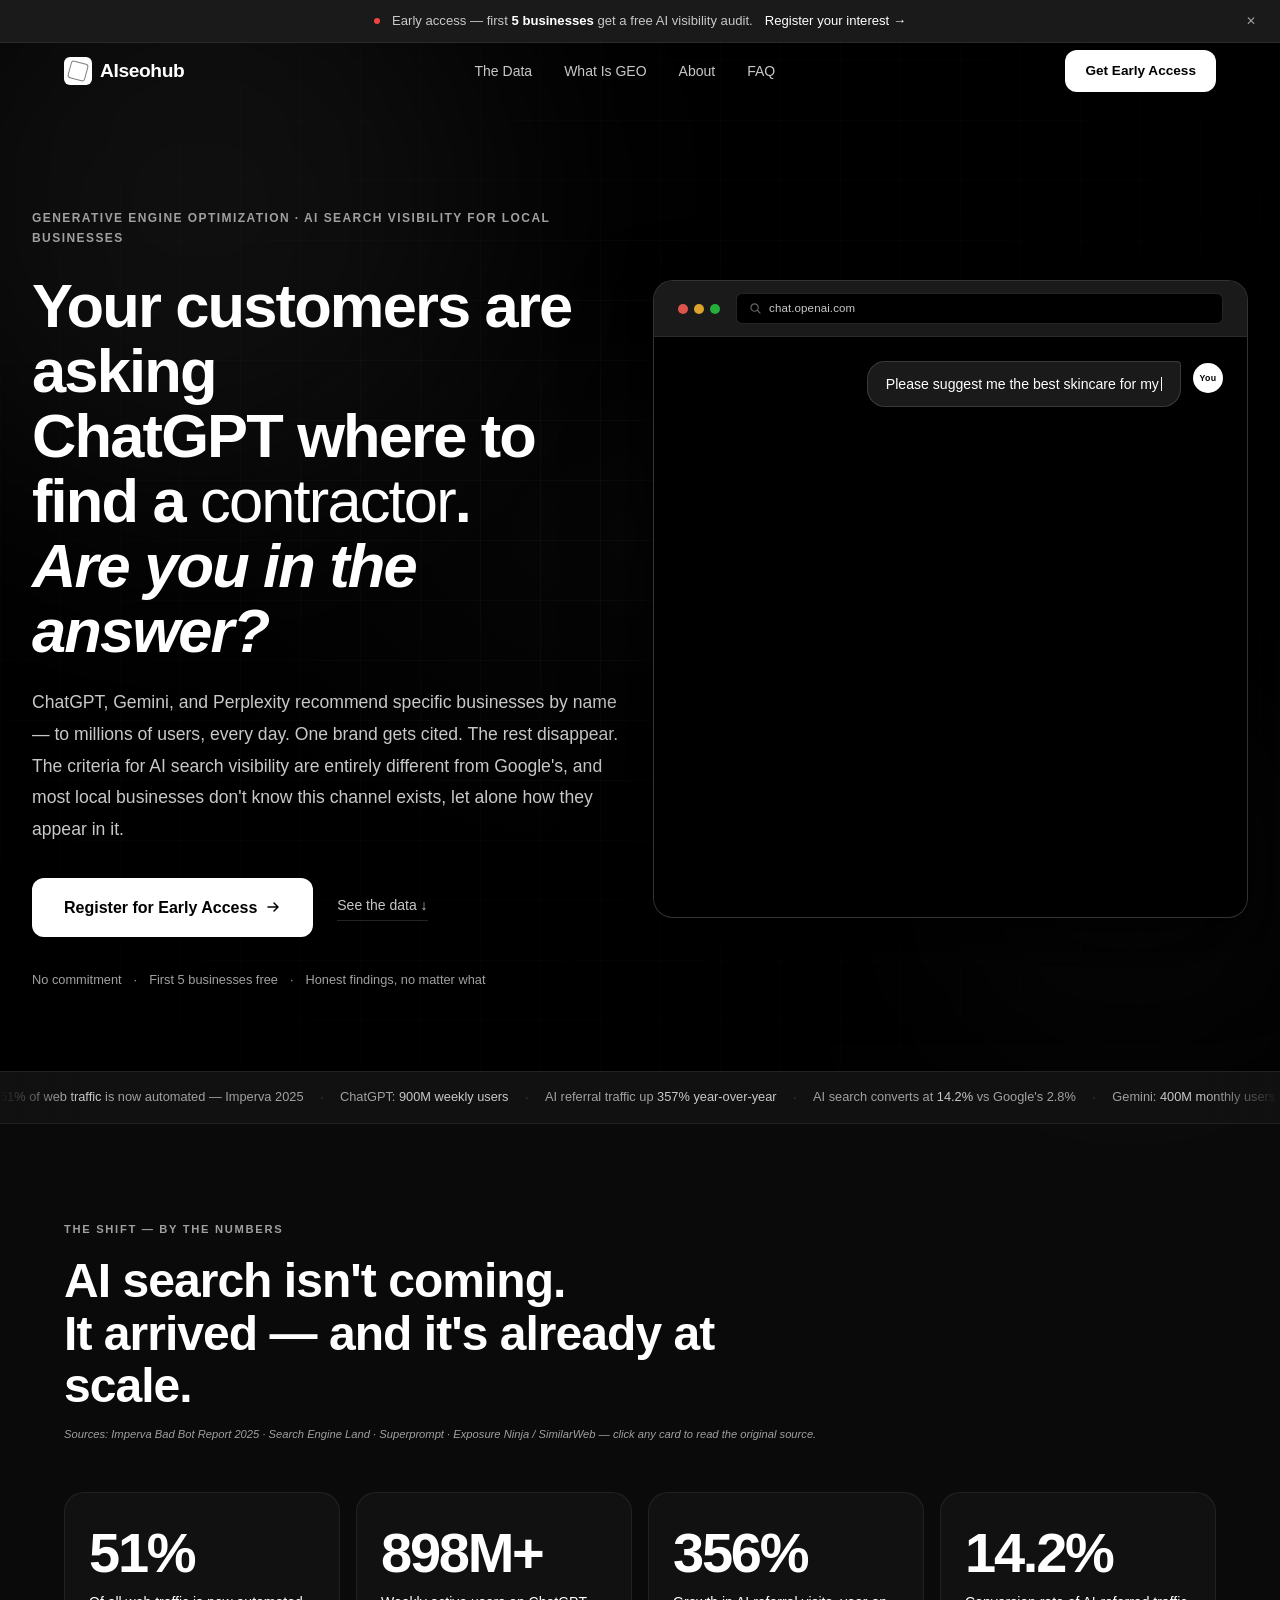
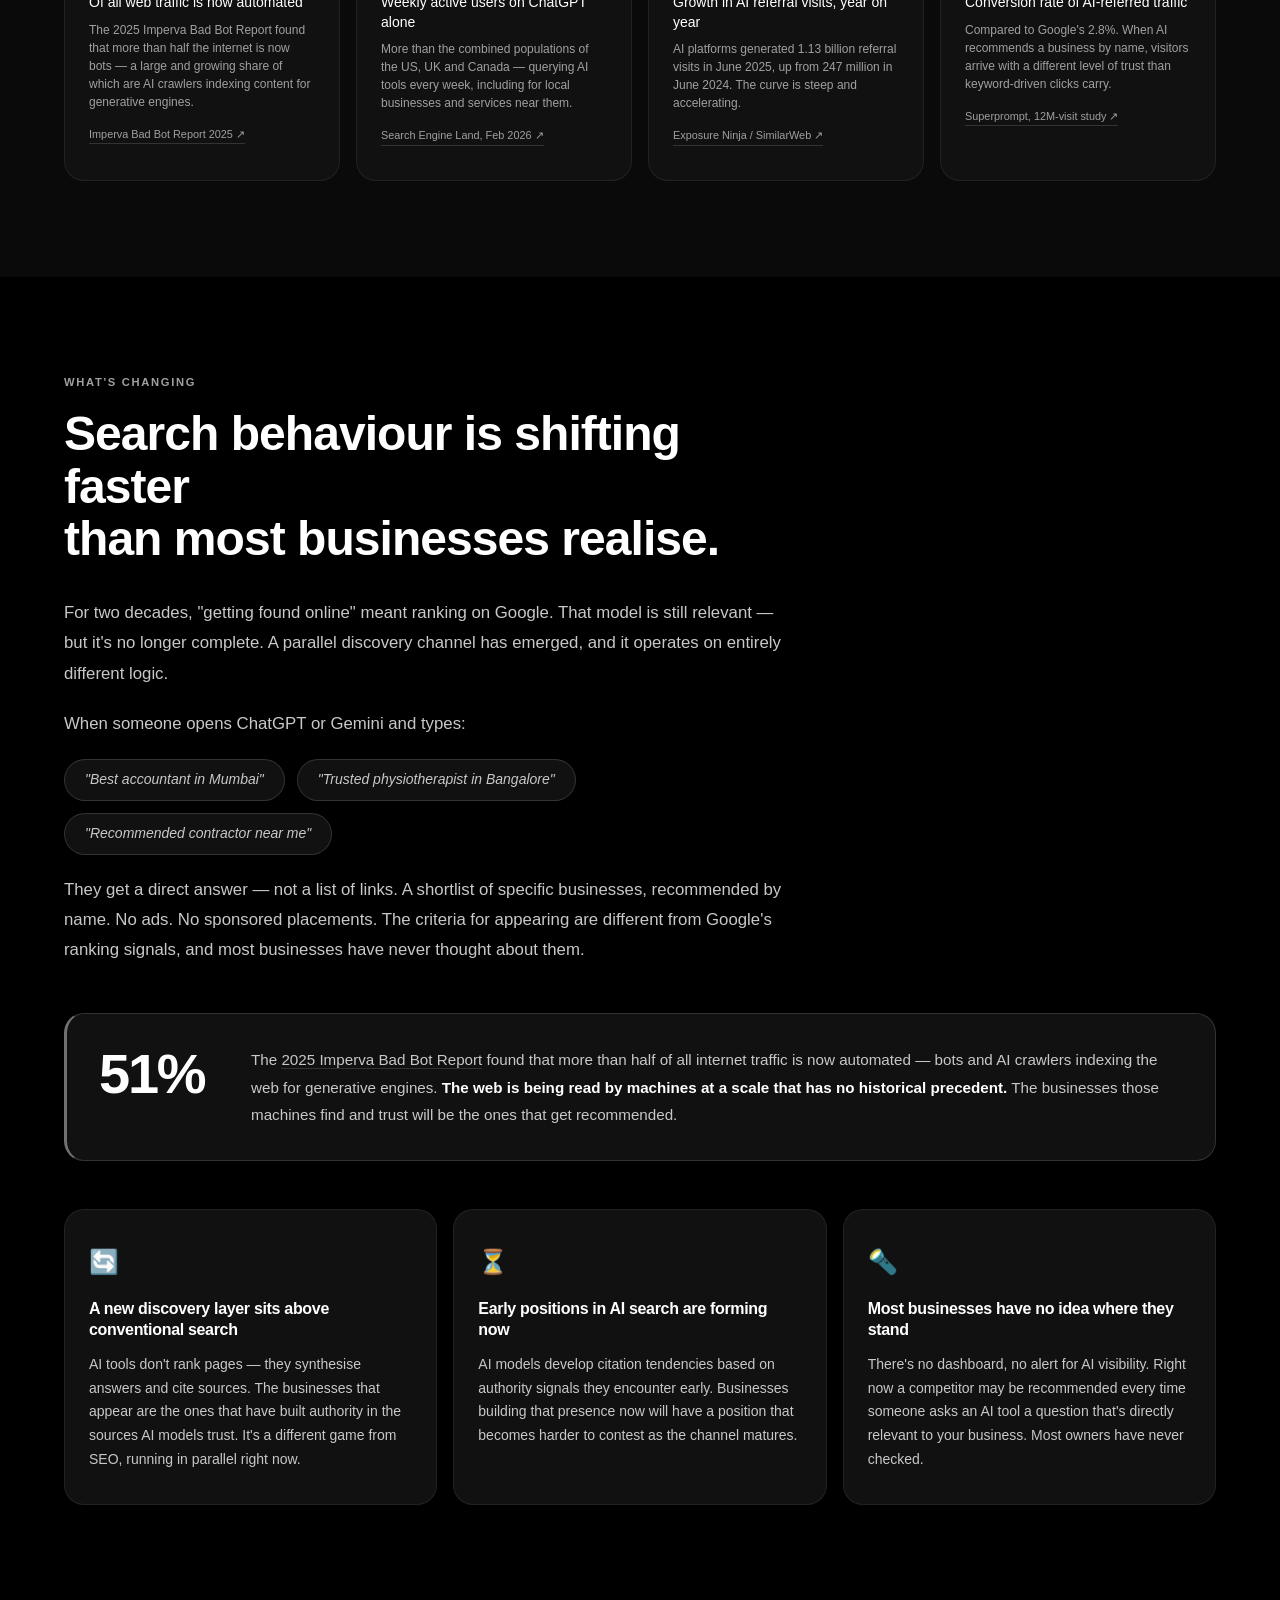
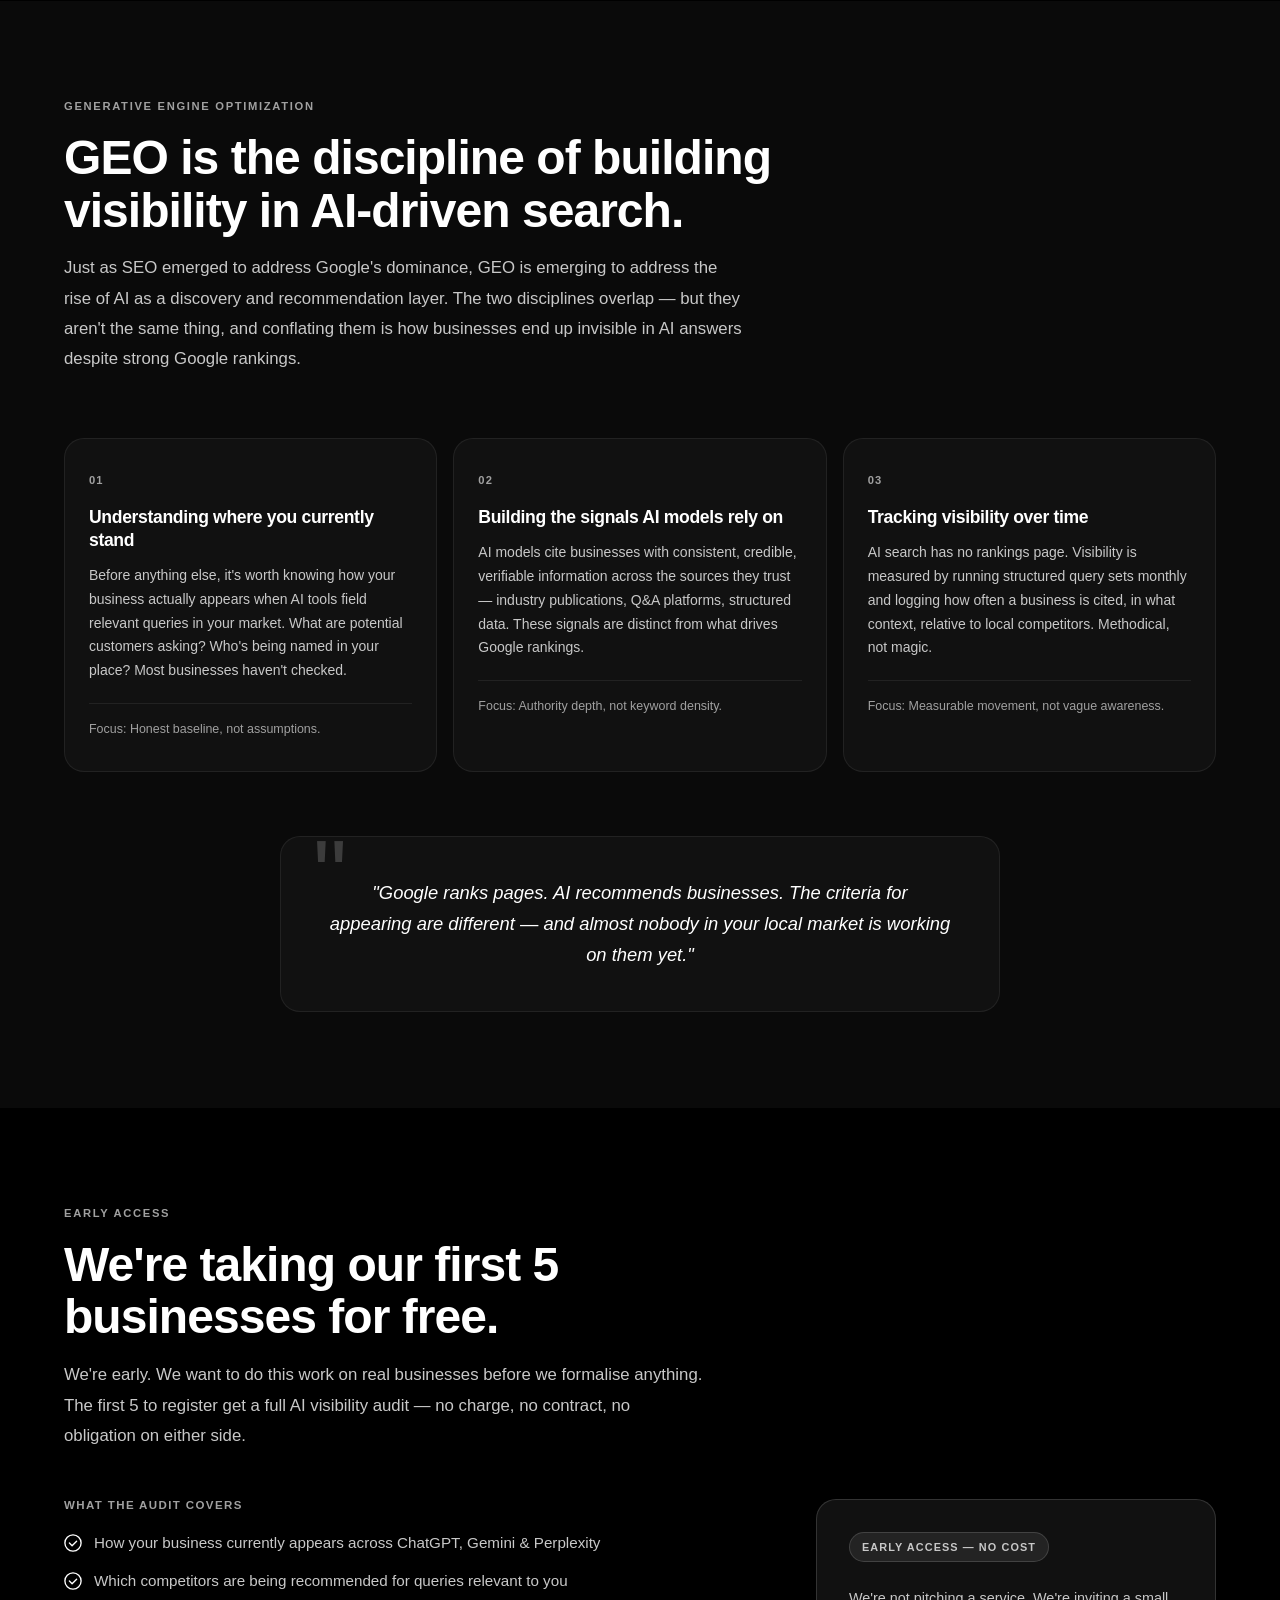
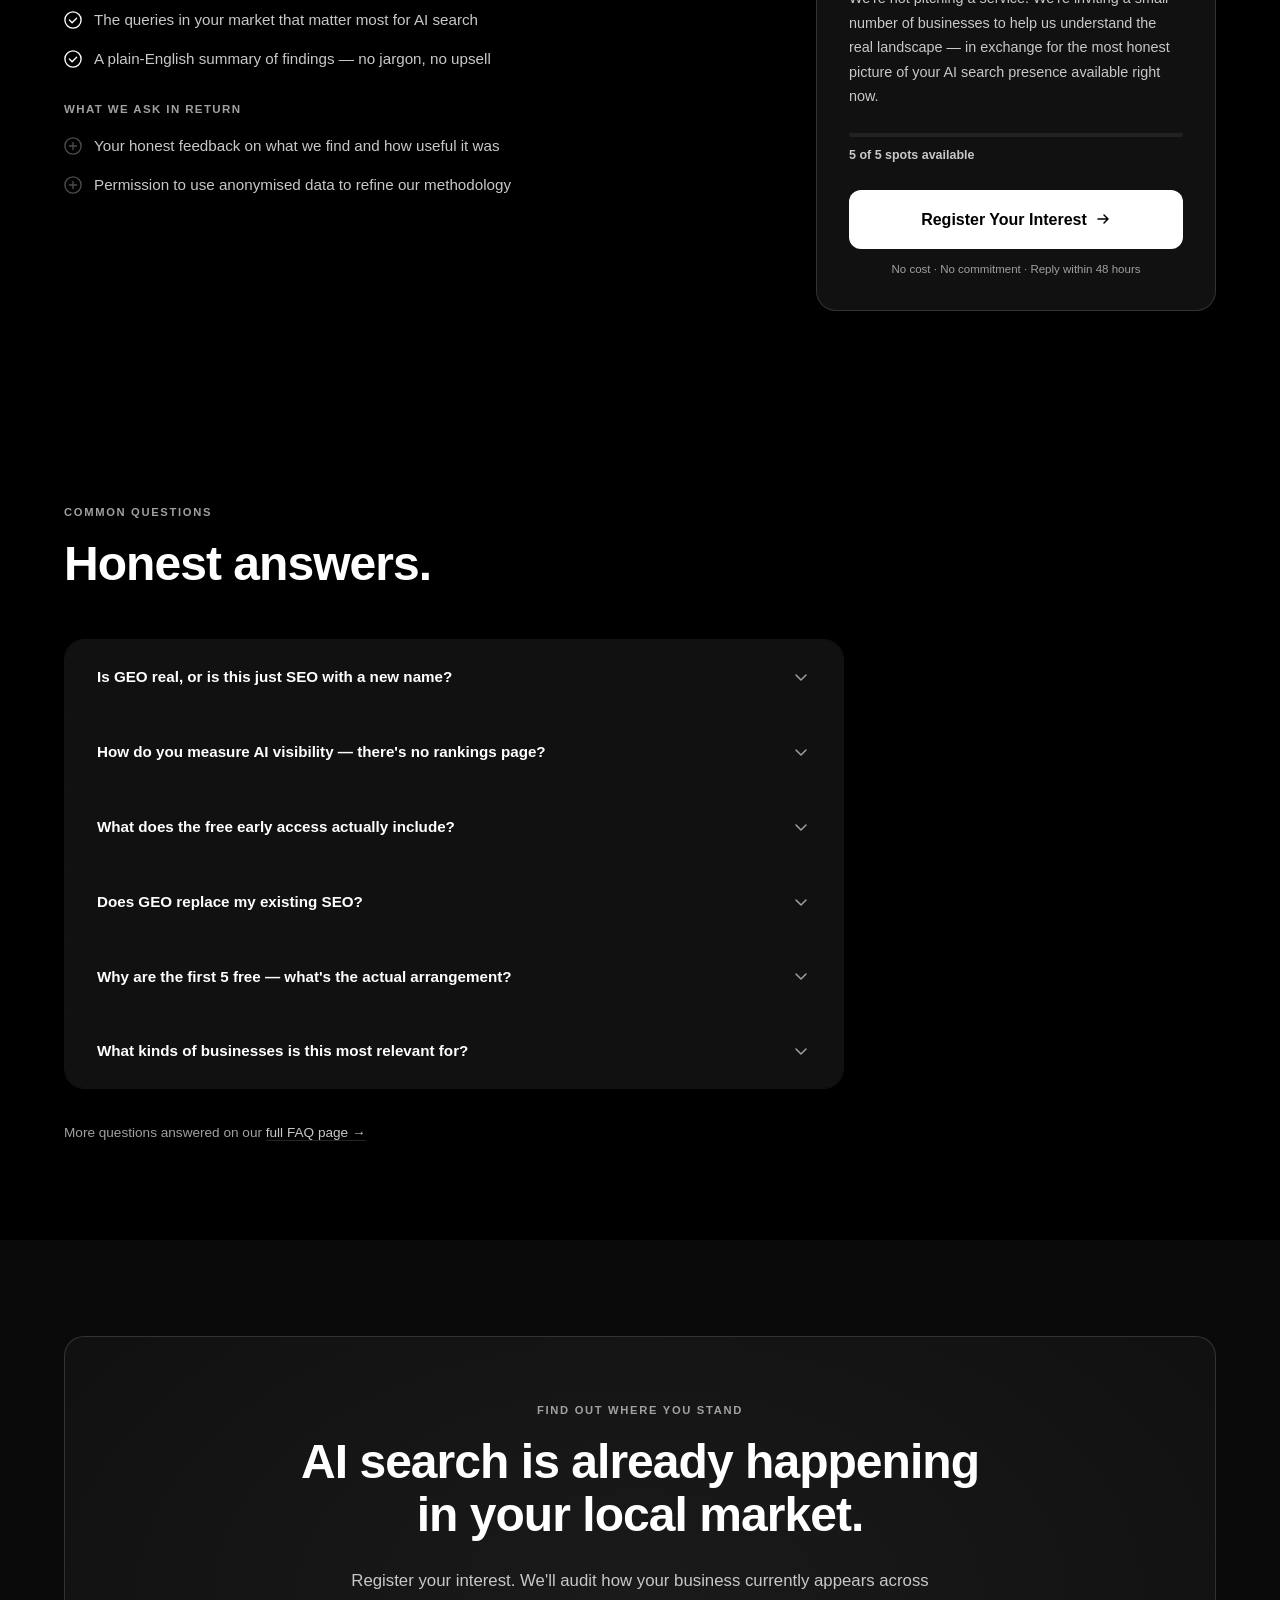
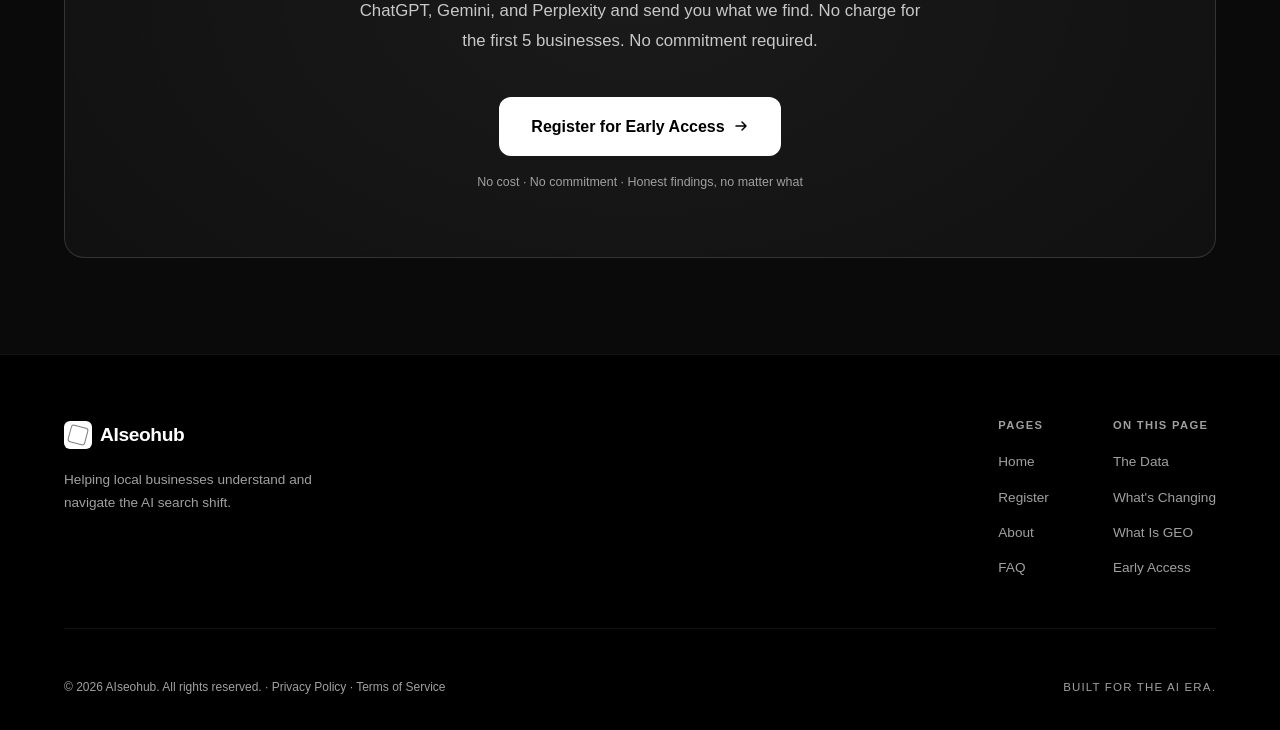
==== commit b224182a: "Design update" ====
--- a/index.html
+++ b/index.html
@@ -50,42 +50,133 @@
 
   <main id="main-content">
 
-    <section class="hero" aria-labelledby="heroHeadline">
+    <!-- AI SEARCH DEMO — NEW HERO -->
+    <section class="ai-demo ai-demo--hero" id="ai-demo" aria-labelledby="aiDemoHeading">
       <div class="hero__bg" aria-hidden="true">
         <div class="hero__grid"></div>
         <div class="hero__glow hero__glow--1"></div>
         <div class="hero__glow hero__glow--2"></div>
       </div>
       <div class="container">
-        <div class="hero__content">
-          <span class="eyebrow reveal">A new search layer is forming. Most businesses haven't noticed yet.</span>
-          <h1 class="hero__headline reveal reveal--delay-1" id="heroHeadline">
-            Your customers are asking AI<br />
-            where to find a
-            <span class="text-cycle" aria-live="polite" aria-atomic="true">dentist</span>.<br/>
-            <em>Are you in the answer?</em>
-          </h1>
-          <p class="hero__sub reveal reveal--delay-2">
-            ChatGPT, Gemini, and Perplexity are answering millions of local business queries
-            every day — recommending specific businesses by name. The criteria for appearing
-            are different from Google. Most businesses don't know this channel exists,
-            let alone how they appear in it.
-          </p>
-          <div class="hero__actions reveal reveal--delay-3">
-            <a href="prebook.html" class="btn btn--primary btn--large">
-              Register for Early Access
-              <svg width="16" height="16" viewBox="0 0 16 16" fill="none" aria-hidden="true"><path d="M3 8H13M13 8L9 4M13 8L9 12" stroke="currentColor" stroke-width="1.5" stroke-linecap="round" stroke-linejoin="round"/></svg>
-            </a>
-            <a href="#why-now" class="btn--ghost">See the data ↓</a>
-          </div>
-          <div class="hero__trust reveal reveal--delay-4">
-            <span>No commitment</span>
-            <span>·</span>
-            <span>First 5 businesses free</span>
-            <span>·</span>
-            <span>Honest findings, no matter what</span>
-          </div>
-        </div>
+        <div class="ai-demo__hero-layout">
+
+          <!-- Left: headline + CTA -->
+          <div class="ai-demo__hero-copy">
+            <span class="eyebrow reveal">Generative Engine Optimization · AI Search Visibility for Local Businesses</span>
+            <h1 class="ai-demo__headline reveal reveal--delay-1" id="aiDemoHeading">
+              Your customers are asking<br/>ChatGPT where to find
+              <span class="ai-demo__nowrap">a <span class="text-cycle" aria-live="polite" aria-atomic="true">dentist</span>.</span><br/>
+              <em>Are you in the answer?</em>
+            </h1>
+            <p class="ai-demo__sub reveal reveal--delay-2">
+              ChatGPT, Gemini, and Perplexity recommend specific businesses by name — to millions of users, every day. One brand gets cited. The rest disappear. The criteria for AI search visibility are entirely different from Google's, and most local businesses don't know this channel exists, let alone how they appear in it.
+            </p>
+            <div class="hero__actions reveal reveal--delay-3">
+              <a href="prebook.html" class="btn btn--primary btn--large">
+                Register for Early Access
+                <svg width="16" height="16" viewBox="0 0 16 16" fill="none" aria-hidden="true">
+                  <path d="M3 8H13M13 8L9 4M13 8L9 12" stroke="currentColor" stroke-width="1.5" stroke-linecap="round" stroke-linejoin="round"/>
+                </svg>
+              </a>
+              <a href="#why-now" class="btn--ghost">See the data ↓</a>
+            </div>
+            <div class="hero__trust reveal reveal--delay-4">
+              <span>No commitment</span>
+              <span>·</span>
+              <span>First 5 businesses free</span>
+              <span>·</span>
+              <span>Honest findings, no matter what</span>
+            </div>
+          </div>
+
+          <!-- Right: live demo frame -->
+          <div class="ai-demo__hero-frame reveal reveal--delay-2">
+            <div class="ai-demo__wrapper">
+              <!-- Browser chrome -->
+              <div class="ai-demo__chrome" aria-hidden="true">
+                <div class="ai-demo__chrome-dots">
+                  <span></span><span></span><span></span>
+                </div>
+                <div class="ai-demo__chrome-bar">
+                  <svg width="11" height="11" viewBox="0 0 12 12" fill="none"><path d="M5 1a4 4 0 100 8A4 4 0 005 1zM11 11l-2.5-2.5" stroke="currentColor" stroke-width="1.3" stroke-linecap="round"/></svg>
+                  <span>chat.openai.com</span>
+                </div>
+              </div>
+
+              <!-- Chat window -->
+              <div class="ai-demo__chat" id="aiDemoChat">
+
+                <!-- User message -->
+                <div class="ai-demo__msg ai-demo__msg--user" id="aiDemoUserMsg">
+                  <div class="ai-demo__avatar ai-demo__avatar--user">You</div>
+                  <div class="ai-demo__bubble">
+                    <span id="aiDemoTyped"></span><span class="ai-demo__caret" id="aiDemoCaret"></span>
+                  </div>
+                </div>
+
+                <!-- AI thinking dots -->
+                <div class="ai-demo__thinking" id="aiDemoThinking" aria-hidden="true">
+                  <div class="ai-demo__avatar ai-demo__avatar--ai">
+                    <svg width="13" height="13" viewBox="0 0 24 24" fill="none" stroke="currentColor" stroke-width="2"><circle cx="12" cy="12" r="10"/><path d="M12 8v4l3 3"/></svg>
+                  </div>
+                  <div class="ai-demo__dots"><span></span><span></span><span></span></div>
+                </div>
+
+                <!-- AI response + results -->
+                <div class="ai-demo__response" id="aiDemoResponse" aria-live="polite">
+                  <div class="ai-demo__avatar ai-demo__avatar--ai">
+                    <svg width="13" height="13" viewBox="0 0 24 24" fill="none" stroke="currentColor" stroke-width="2"><circle cx="12" cy="12" r="10"/><path d="M12 8v4l3 3"/></svg>
+                  </div>
+                  <div class="ai-demo__response-body">
+                    <p class="ai-demo__response-intro" id="aiDemoIntro">Here are the top skincare products for acne I'd recommend:</p>
+                    <div class="ai-demo__results" id="aiDemoResults">
+
+                      <!-- Result 1 — blurred -->
+                      <div class="ai-demo__result ai-demo__result--blurred" data-idx="0">
+                        <span class="ai-demo__result-rank">1</span>
+                        <div class="ai-demo__result-content">
+                          <div class="ai-demo__result-name">████████ Skincare</div>
+                          <div class="ai-demo__result-desc">██████████ clear skin formula ████ dermatologist approved ████</div>
+                        </div>
+                      </div>
+
+                      <!-- Result 2 — FEATURED -->
+                      <div class="ai-demo__result ai-demo__result--featured" data-idx="1">
+                        <span class="ai-demo__result-rank ai-demo__result-rank--star">✦</span>
+                        <div class="ai-demo__result-content">
+                          <div class="ai-demo__result-name">This could be you</div>
+                          <div class="ai-demo__result-desc">Your brand, recommended to every customer asking this question</div>
+                        </div>
+                        <span class="ai-demo__result-pill">Top Result</span>
+                      </div>
+
+                      <!-- Result 3 — blurred -->
+                      <div class="ai-demo__result ai-demo__result--blurred" data-idx="2">
+                        <span class="ai-demo__result-rank">3</span>
+                        <div class="ai-demo__result-content">
+                          <div class="ai-demo__result-name">████ Derm Labs</div>
+                          <div class="ai-demo__result-desc">███████████ gentle formula ████ no-irritants ████████</div>
+                        </div>
+                      </div>
+
+                      <!-- Result 4 — blurred -->
+                      <div class="ai-demo__result ai-demo__result--blurred" data-idx="3">
+                        <span class="ai-demo__result-rank">4</span>
+                        <div class="ai-demo__result-content">
+                          <div class="ai-demo__result-name">████████ Beauty Co.</div>
+                          <div class="ai-demo__result-desc">███ solution ████ salicylic ████████ 30-day results</div>
+                        </div>
+                      </div>
+
+                    </div>
+                  </div>
+                </div>
+
+              </div><!-- /.ai-demo__chat -->
+            </div><!-- /.ai-demo__wrapper -->
+          </div><!-- /.ai-demo__hero-frame -->
+
+        </div><!-- /.ai-demo__hero-layout -->
       </div>
     </section>
 
--- a/styles.css
+++ b/styles.css
@@ -1652,7 +1652,7 @@
 /* ── About Hero ─────────────────────────── */
 .about-hero {
   position: relative;
-  padding: calc(var(--space-32) + 100px) 0 var(--space-24);
+  padding: calc(var(--space-32) + 130px) 0 var(--space-24);
   overflow: hidden;
   border-bottom: 1px solid var(--border);
 }
@@ -2034,7 +2034,7 @@
   .team-grid    { grid-template-columns: repeat(2, 1fr); }
 }
 @media (max-width: 640px) {
-  .about-hero { padding-top: calc(var(--space-24) + 80px); }
+  .about-hero { padding-top: calc(var(--space-24) + 110px); }
   .about-hero__headline { font-size: 2.2rem; }
   .team-grid { grid-template-columns: 1fr; }
 }
@@ -2281,3 +2281,313 @@
 @media (max-width: 480px) {
   .imperva-callout__stat { font-size: 2rem; }
 }
+
+/* ═══════════════════════════════════════════
+   AI DEMO HERO — Chat animation frame
+═══════════════════════════════════════════ */
+.ai-demo {
+  padding: var(--space-24) 0 var(--space-32);
+  position: relative;
+}
+
+/* Hero variant — full-screen with top padding for fixed header */
+.ai-demo--hero {
+  min-height: 100svh;
+  padding-top: calc(var(--space-32) + 80px);
+  padding-bottom: var(--space-20);
+  display: flex;
+  align-items: center;
+}
+
+/* Hero uses a wider container than the rest of the site */
+.ai-demo--hero > .container {
+  max-width: 1440px;
+  padding: 0 var(--space-8);
+}
+
+/* Soft background glow */
+.ai-demo::before {
+  content: '';
+  position: absolute;
+  top: 50%;
+  left: 50%;
+  width: 1100px;
+  height: 700px;
+  transform: translate(-50%, -50%);
+  background: radial-gradient(ellipse at center,
+    rgba(255,255,255,0.022) 0%,
+    transparent 68%);
+  pointer-events: none;
+}
+
+/* ── Two-column hero layout ──────────────── */
+.ai-demo__hero-layout {
+  display: grid;
+  grid-template-columns: 1.2fr 1fr;
+  gap: var(--space-8);
+  align-items: center;
+}
+
+.ai-demo__hero-copy { max-width: 100%; }
+.ai-demo__hero-frame { position: relative; }
+
+.ai-demo__headline {
+  font-size: clamp(2.6rem, 4.8vw, 4.8rem);
+  font-weight: 800;
+  letter-spacing: -0.03em;
+  line-height: 1.06;
+  margin-bottom: var(--space-6);
+}
+
+/* Keeps "a dentist." / "a consultant." from ever breaking across lines */
+.ai-demo__nowrap { white-space: nowrap; }
+
+.ai-demo__sub {
+  font-size: 1.1rem;
+  color: var(--text-2);
+  line-height: 1.8;
+  margin-bottom: var(--space-8);
+  max-width: 640px;
+}
+
+/* ── Frame wrapper — fully opaque ────────── */
+.ai-demo__wrapper {
+  width: 100%;
+  background: var(--surface);
+  border: 1px solid var(--border-2);
+  border-radius: 20px;
+  overflow: hidden;
+  box-shadow: 0 32px 80px rgba(0,0,0,0.6), 0 8px 24px rgba(0,0,0,0.4);
+}
+
+/* ── Browser chrome ──────────────────────── */
+.ai-demo__chrome {
+  display: flex;
+  align-items: center;
+  gap: var(--space-4);
+  padding: 0.75rem var(--space-6);
+  background: var(--surface-2);
+  border-bottom: 1px solid var(--border);
+}
+
+.ai-demo__chrome-dots { display: flex; gap: 6px; flex-shrink: 0; }
+.ai-demo__chrome-dots span { width: 10px; height: 10px; border-radius: 50%; }
+.ai-demo__chrome-dots span:nth-child(1) { background: rgba(255,95,86,0.85); }
+.ai-demo__chrome-dots span:nth-child(2) { background: rgba(255,189,46,0.85); }
+.ai-demo__chrome-dots span:nth-child(3) { background: rgba(40,200,64,0.85); }
+
+.ai-demo__chrome-bar {
+  flex: 1;
+  display: flex;
+  align-items: center;
+  gap: var(--space-2);
+  background: var(--bg);
+  border: 1px solid var(--border-2);
+  border-radius: 6px;
+  padding: 0.3rem 0.8rem;
+  font-size: 0.72rem;
+  color: var(--text-2);
+  font-family: var(--font-body);
+  letter-spacing: 0.01em;
+}
+.ai-demo__chrome-bar svg { opacity: 0.5; flex-shrink: 0; }
+
+/* ── Chat body ───────────────────────────── */
+.ai-demo__chat {
+  padding: var(--space-6) var(--space-6) var(--space-8);
+  background: var(--bg);
+  display: flex;
+  flex-direction: column;
+  gap: var(--space-5);
+  min-height: 580px;
+}
+
+/* ── Message rows ────────────────────────── */
+.ai-demo__msg { display: flex; align-items: flex-start; gap: var(--space-3); }
+.ai-demo__msg--user { flex-direction: row-reverse; }
+
+.ai-demo__avatar {
+  width: 30px; height: 30px;
+  border-radius: 50%;
+  display: flex; align-items: center; justify-content: center;
+  font-size: 0.55rem; font-weight: 800;
+  font-family: var(--font-display);
+  letter-spacing: 0.04em;
+  flex-shrink: 0; margin-top: 2px;
+}
+.ai-demo__avatar--user { background: var(--primary); color: #000; }
+.ai-demo__avatar--ai {
+  background: var(--surface-2);
+  border: 1px solid var(--border-2);
+  color: var(--text-3);
+}
+
+.ai-demo__bubble {
+  background: var(--surface-2);
+  border: 1px solid var(--border-2);
+  border-radius: 18px 4px 18px 18px;
+  padding: 0.7rem 1.1rem;
+  font-size: 0.88rem;
+  color: var(--text);
+  max-width: 100%;
+  line-height: 1.5;
+  min-height: 2.6rem;
+  display: flex; align-items: center;
+}
+
+.ai-demo__caret {
+  display: inline-block;
+  width: 1.5px; height: 0.95em;
+  background: var(--text);
+  margin-left: 2px;
+  vertical-align: text-bottom;
+  animation: caretBlink 0.7s step-end infinite;
+  flex-shrink: 0;
+  transition: opacity 0.15s ease;
+}
+.ai-demo__caret.is-hidden { opacity: 0; animation: none; }
+
+@keyframes caretBlink {
+  0%, 100% { opacity: 1; }
+  50%       { opacity: 0; }
+}
+
+/* ── Thinking dots ───────────────────────── */
+.ai-demo__thinking {
+  display: flex; align-items: center; gap: var(--space-3);
+  opacity: 0; transform: translateY(5px);
+  transition: opacity 0.3s var(--ease-out), transform 0.3s var(--ease-out);
+  pointer-events: none;
+}
+.ai-demo__thinking.is-visible { opacity: 1; transform: translateY(0); }
+
+.ai-demo__dots {
+  display: flex; align-items: center; gap: 5px;
+  padding: 0.6rem 0.9rem;
+  background: var(--surface-2);
+  border: 1px solid var(--border);
+  border-radius: 14px;
+}
+.ai-demo__dots span {
+  width: 6px; height: 6px; border-radius: 50%;
+  background: var(--text-3);
+  animation: dotBounce 1.4s ease-in-out infinite;
+}
+.ai-demo__dots span:nth-child(2) { animation-delay: 0.18s; }
+.ai-demo__dots span:nth-child(3) { animation-delay: 0.36s; }
+
+@keyframes dotBounce {
+  0%, 70%, 100% { transform: translateY(0);   opacity: 0.3; }
+  35%           { transform: translateY(-6px); opacity: 1; }
+}
+
+/* ── AI Response ─────────────────────────── */
+.ai-demo__response {
+  display: flex; align-items: flex-start; gap: var(--space-3);
+  opacity: 0; transform: translateY(8px);
+  transition: opacity 0.45s var(--ease-out), transform 0.45s var(--ease-out);
+  pointer-events: none;
+}
+.ai-demo__response.is-visible { opacity: 1; transform: translateY(0); pointer-events: auto; }
+
+.ai-demo__response-body { flex: 1; min-width: 0; }
+
+.ai-demo__response-intro {
+  font-size: 0.875rem;
+  color: var(--text-2);
+  margin-bottom: var(--space-4);
+  line-height: 1.65;
+  transition: opacity 0.2s ease;
+}
+.ai-demo__response-intro.is-fading { opacity: 0; }
+
+/* ── Results cards ───────────────────────── */
+.ai-demo__results { display: flex; flex-direction: column; gap: 0.6rem; }
+
+.ai-demo__result {
+  display: flex; align-items: center; gap: var(--space-3);
+  padding: 0.75rem var(--space-4);
+  border-radius: var(--radius);
+  border: 1px solid var(--border);
+  background: var(--bg-2);
+  opacity: 0; transform: translateY(12px);
+  transition: opacity 0.4s var(--ease-out), transform 0.4s var(--ease-out);
+  position: relative; overflow: hidden;
+}
+.ai-demo__result.is-shown { opacity: 1; transform: translateY(0); }
+
+.ai-demo__result--blurred .ai-demo__result-content { filter: blur(5px); user-select: none; }
+.ai-demo__result--blurred.is-shown { opacity: 0.5 !important; }
+
+.ai-demo__result--featured {
+  background: var(--surface-2);
+  border-color: var(--border-2);
+}
+.ai-demo__result--featured.is-shown { animation: featuredPulse 3s ease-in-out infinite; }
+
+@keyframes featuredPulse {
+  0%, 100% { box-shadow: none; border-color: var(--border-2); }
+  50%       { box-shadow: 0 0 24px rgba(255,255,255,0.06); border-color: rgba(255,255,255,0.35); }
+}
+
+.ai-demo__result--featured .ai-demo__result-name {
+  font-weight: 700; color: var(--text); font-size: 0.92rem; letter-spacing: -0.01em;
+}
+.ai-demo__result--featured .ai-demo__result-desc { color: var(--text-2); }
+
+.ai-demo__result-rank {
+  font-family: var(--font-display);
+  font-size: 0.68rem; font-weight: 700; color: var(--text-3);
+  width: 18px; flex-shrink: 0; text-align: center;
+}
+.ai-demo__result-rank--star {
+  color: var(--text); font-size: 0.95rem;
+  filter: drop-shadow(0 0 6px rgba(255,255,255,0.7));
+}
+
+.ai-demo__result-content { flex: 1; min-width: 0; }
+
+.ai-demo__result-name {
+  font-size: 0.82rem; font-weight: 600; color: var(--text-2); margin-bottom: 3px;
+  white-space: nowrap; overflow: hidden; text-overflow: ellipsis;
+}
+.ai-demo__result-desc {
+  font-size: 0.72rem; color: var(--text-3); line-height: 1.4;
+  white-space: nowrap; overflow: hidden; text-overflow: ellipsis;
+}
+
+.ai-demo__result-pill {
+  font-size: 0.62rem; font-weight: 700; letter-spacing: 0.09em; text-transform: uppercase;
+  background: var(--surface); border: 1px solid var(--border-2);
+  color: var(--text); padding: 0.2rem 0.6rem; border-radius: 20px;
+  flex-shrink: 0; white-space: nowrap;
+}
+
+/* ── Secondary hero (original hero moved down) ── */
+.hero--secondary {
+  padding: var(--space-20) 0;
+  border-top: 1px solid var(--border);
+  border-bottom: 1px solid var(--border);
+}
+.hero--secondary .hero__content { max-width: 700px; }
+.hero--secondary .hero__headline { font-size: clamp(1.8rem, 3.5vw, 2.8rem); }
+
+/* ── Responsive ──────────────────────────── */
+@media (max-width: 1100px) {
+  .ai-demo__hero-layout { grid-template-columns: 1fr; gap: var(--space-12); }
+  .ai-demo--hero {
+    min-height: auto;
+    padding-top: calc(var(--space-24) + 80px);
+    padding-bottom: var(--space-16);
+  }
+  .ai-demo--hero > .container { padding: 0 var(--space-6); }
+  .ai-demo__hero-copy { max-width: 100%; }
+}
+
+@media (max-width: 768px) {
+  .ai-demo__wrapper { border-radius: 14px; }
+  .ai-demo__chat { padding: var(--space-5); min-height: 320px; }
+  .ai-demo__bubble { font-size: 0.84rem; }
+  .ai-demo__result-pill { display: none; }
+  .ai-demo__response-intro { font-size: 0.82rem; }
+}
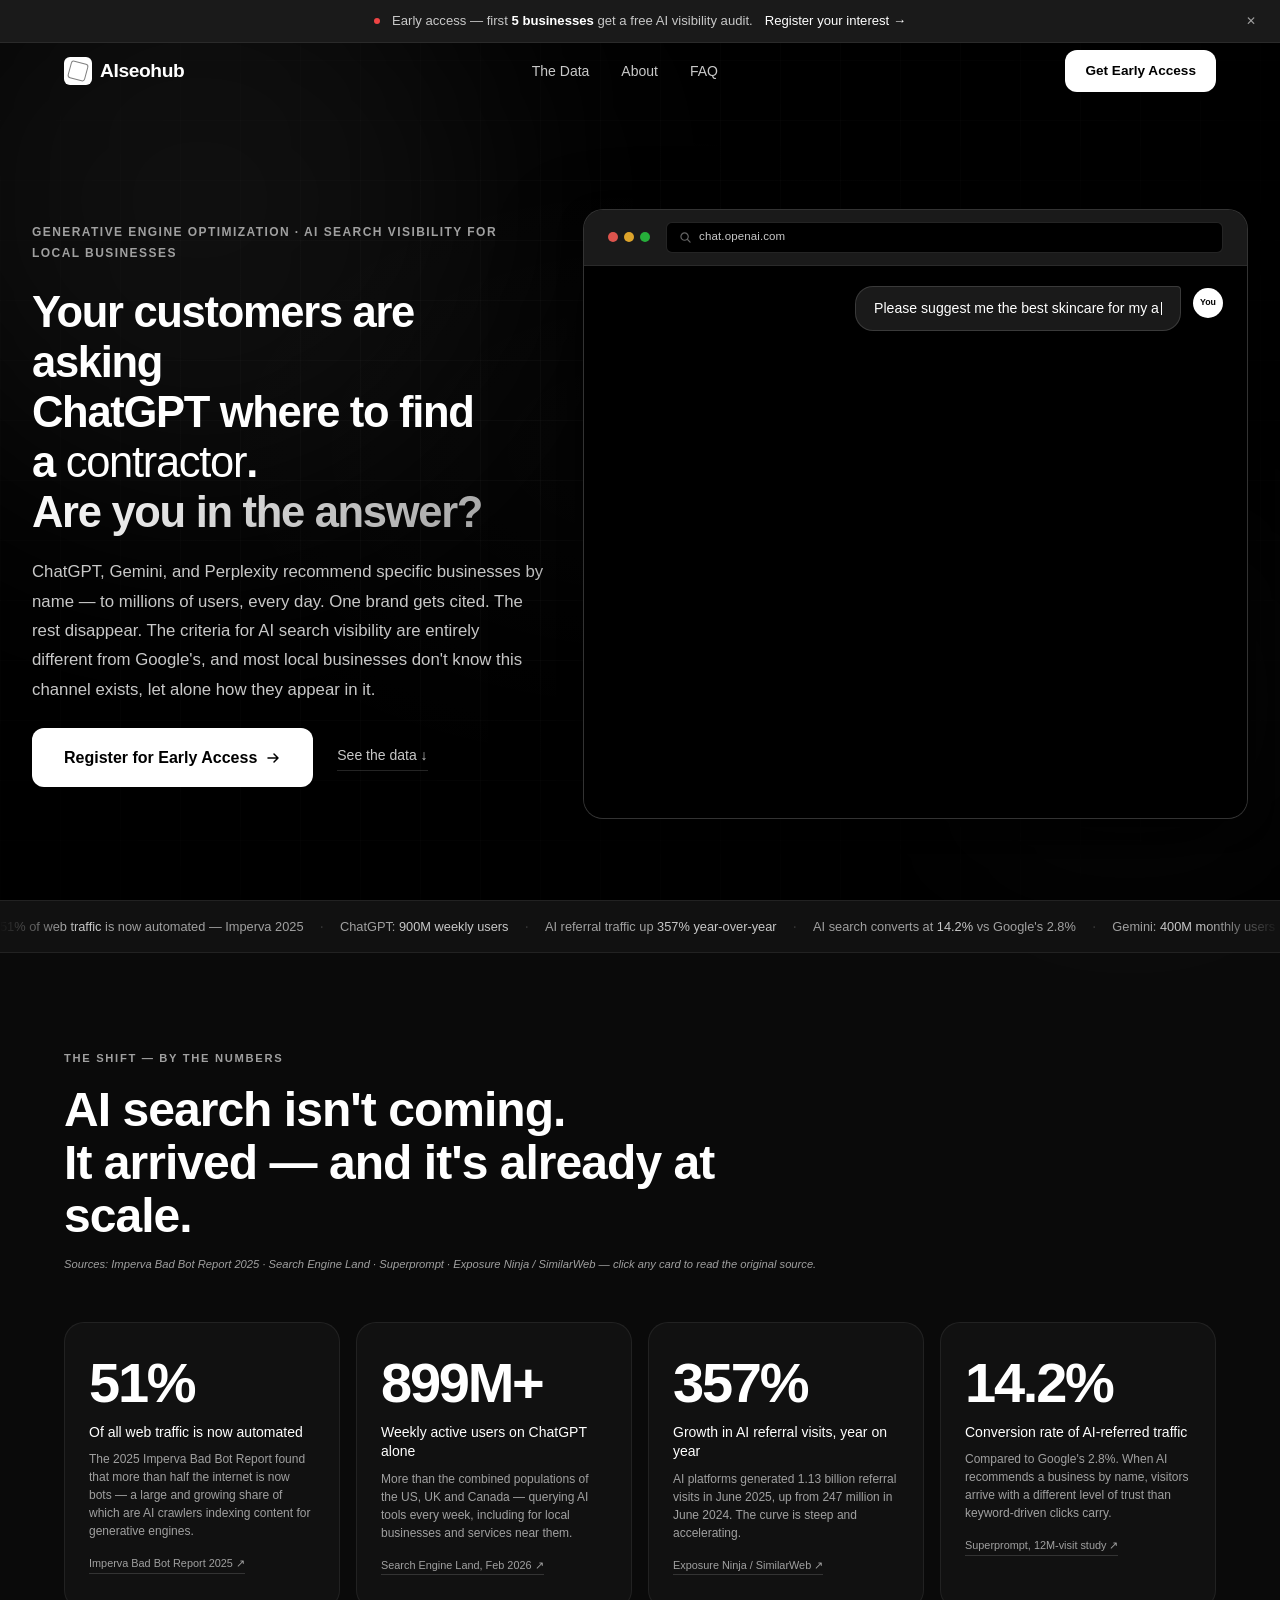
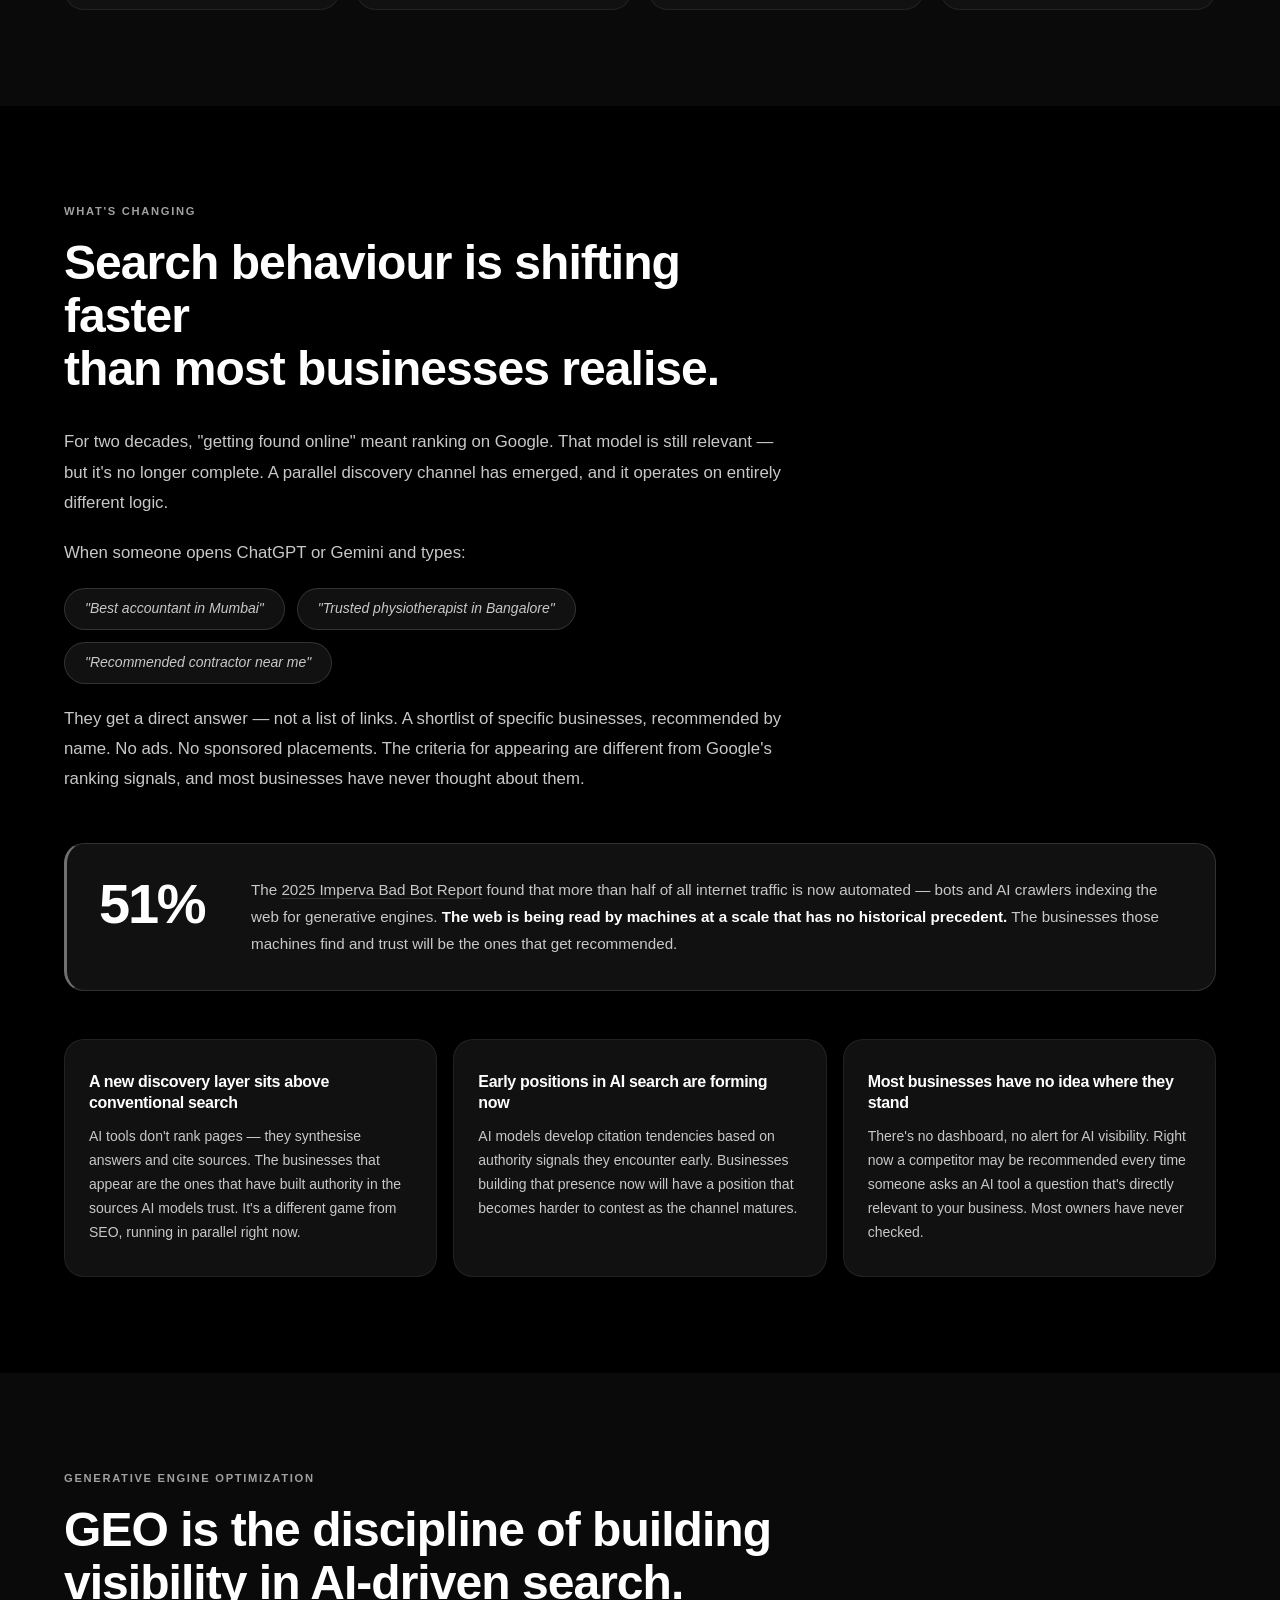
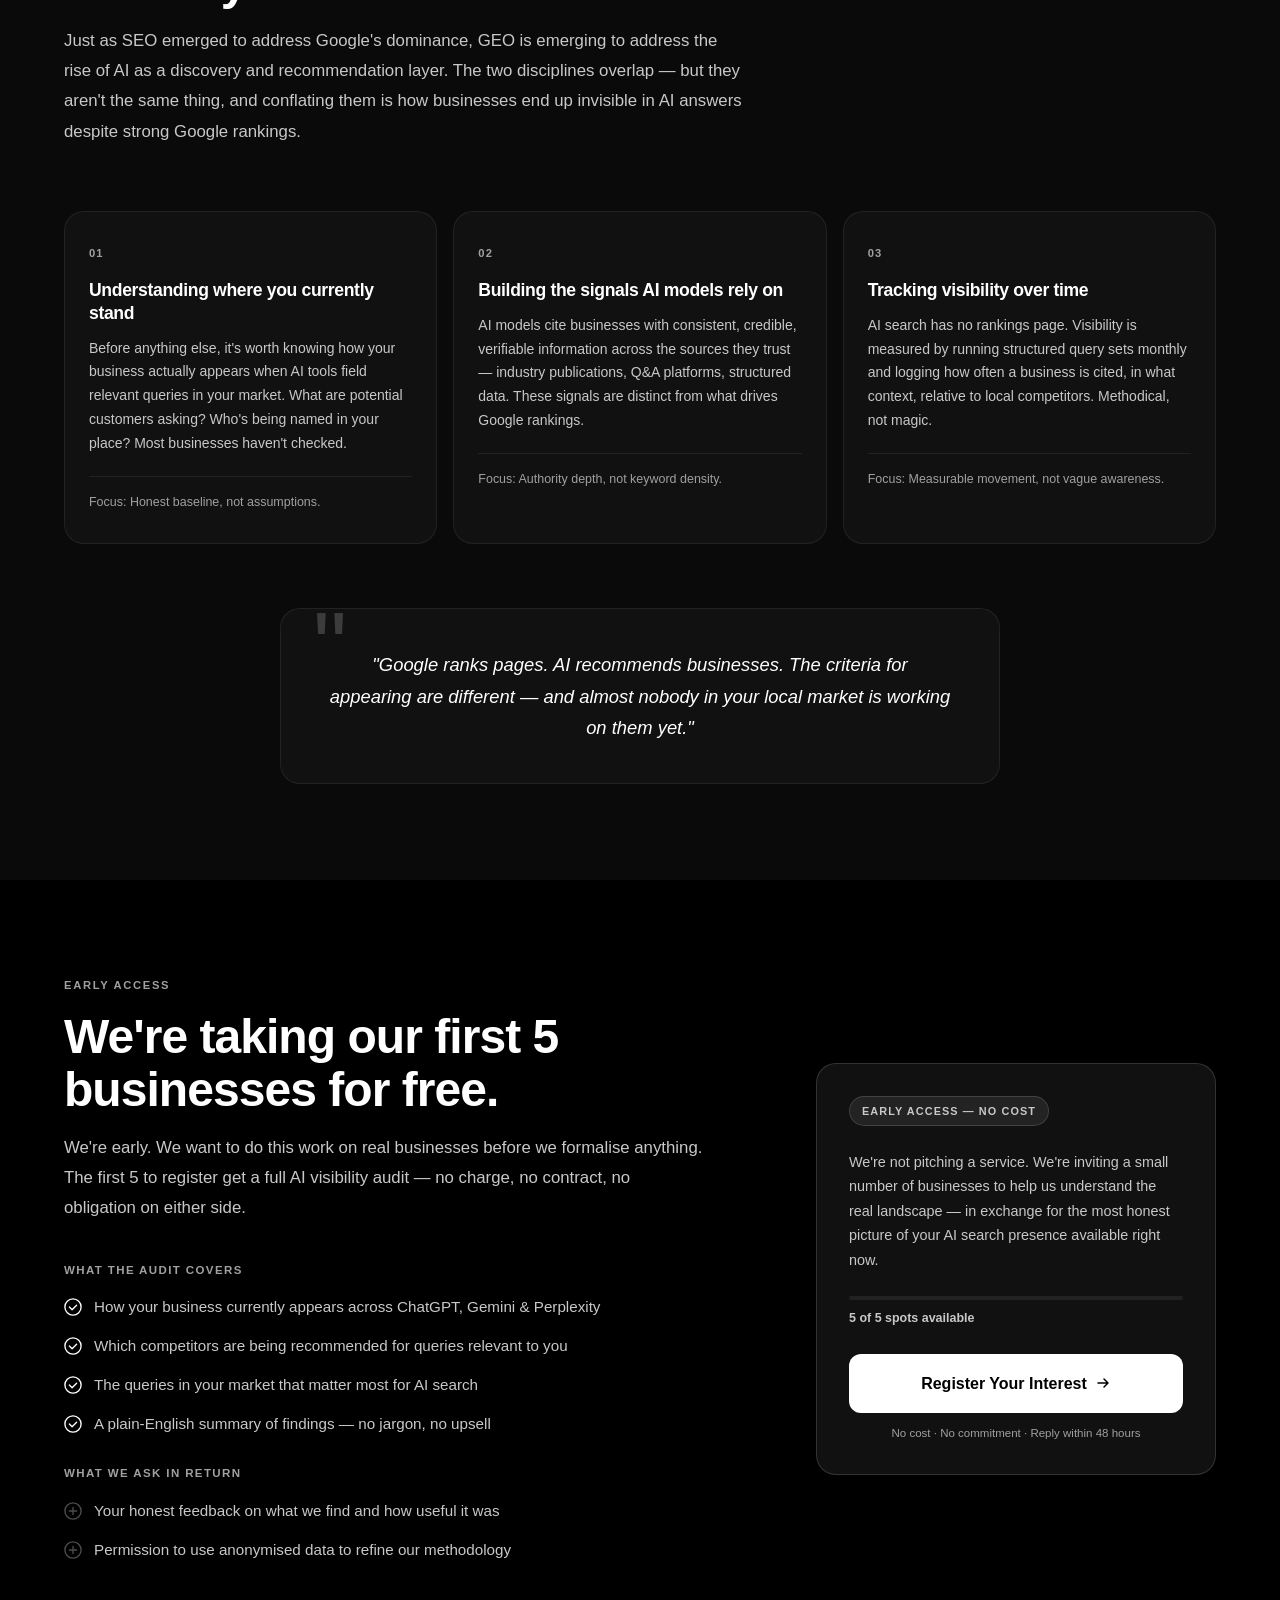
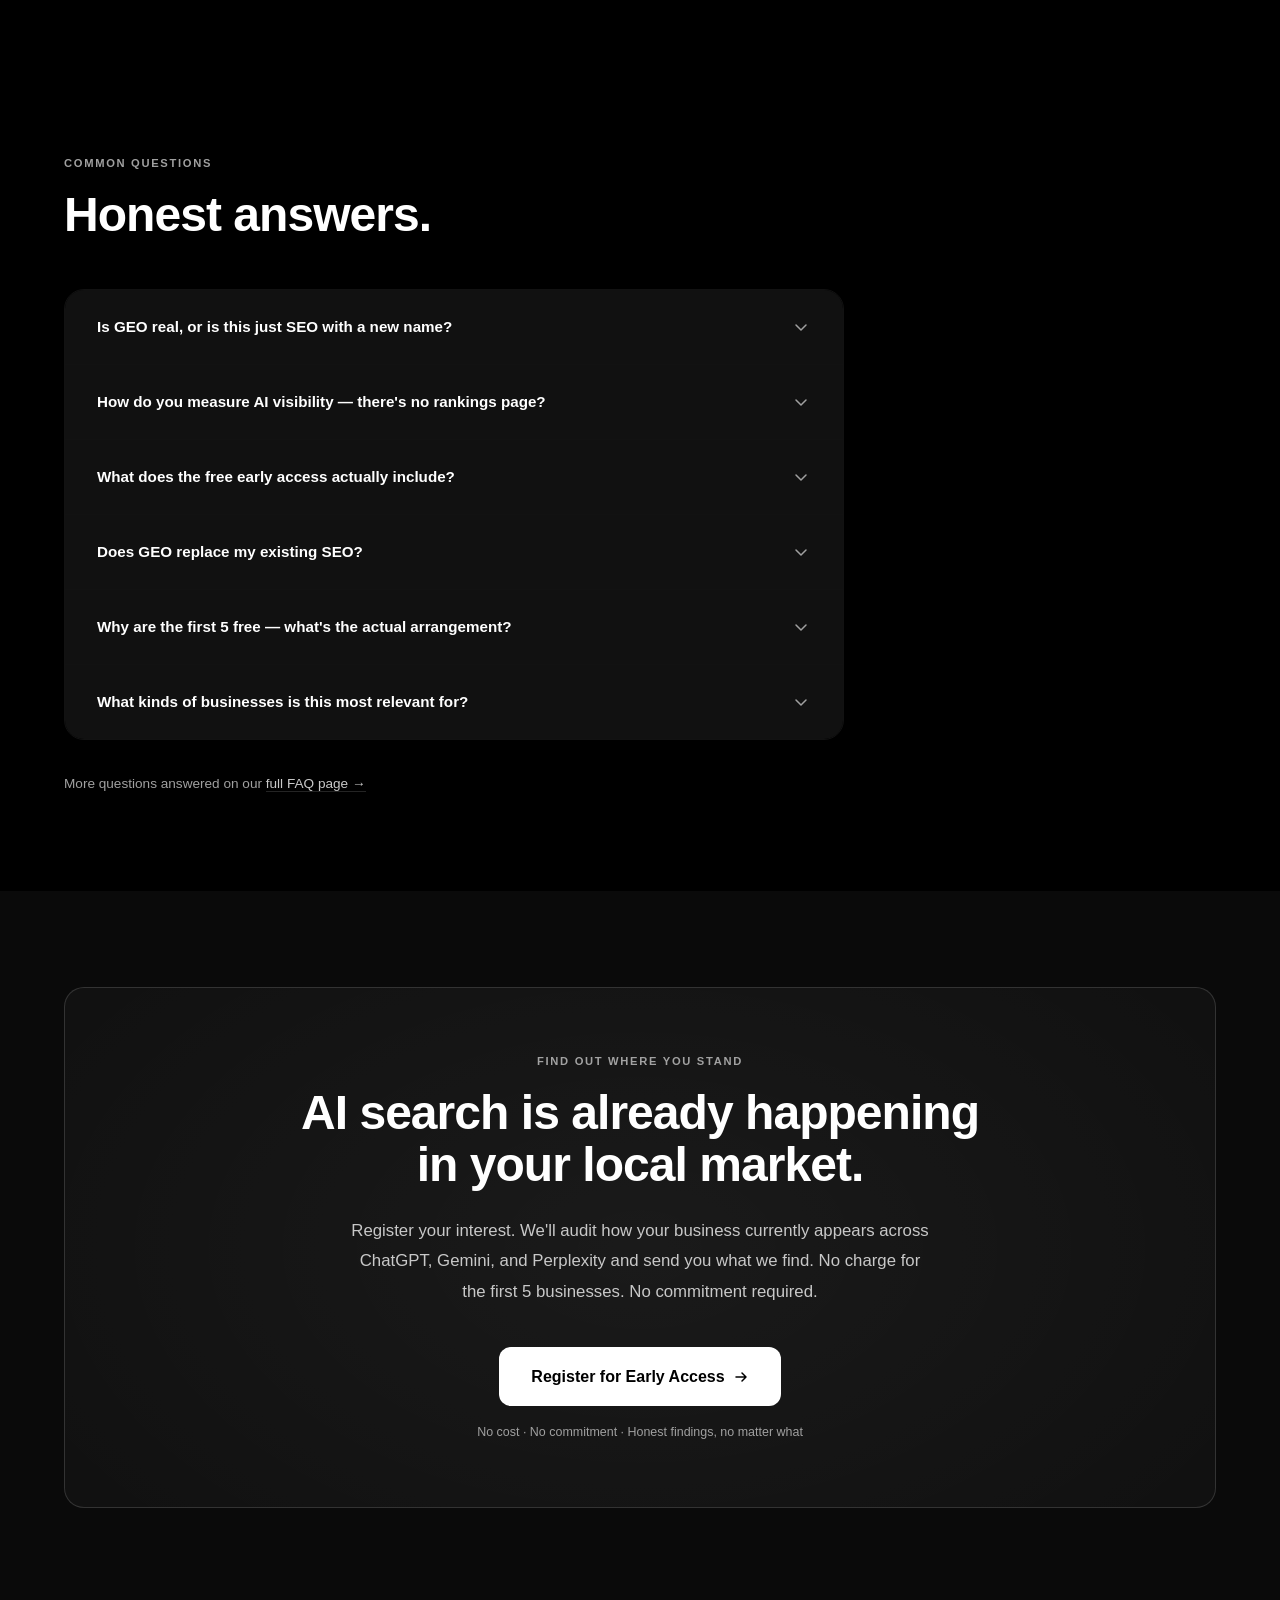
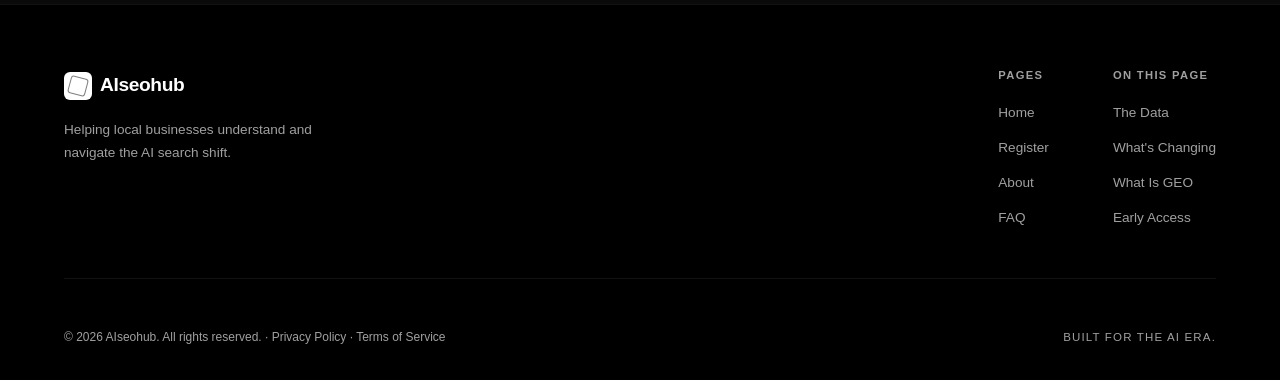
==== commit d902c46f: "Ready for live" ====
--- a/index.html
+++ b/index.html
@@ -17,6 +17,7 @@
   <link rel="stylesheet" href="styles.css" />
 </head>
 <body>
+  <div id="pageTransition" aria-hidden="true"></div>
 
   <div class="urgency-bar" id="urgencyBar" role="alert" aria-live="polite">
     <div class="urgency-bar__inner">
@@ -38,10 +39,9 @@
       </button>
       <nav class="header__nav" id="mainNav" role="navigation" aria-label="Main navigation">
         <ul class="nav__list">
-          <li><a href="#why-now"     class="nav__link">The Data</a></li>
-          <li><a href="#what-is-geo" class="nav__link">What Is GEO</a></li>
-          <li><a href="about.html"   class="nav__link">About</a></li>
-          <li><a href="faq.html"     class="nav__link">FAQ</a></li>
+          <li><a href="#why-now"   class="nav__link">The Data</a></li>
+          <li><a href="about.html" class="nav__link">About</a></li>
+          <li><a href="faq.html"   class="nav__link">FAQ</a></li>
         </ul>
       </nav>
       <a href="prebook.html" class="btn btn--primary header__cta">Get Early Access</a>
@@ -80,13 +80,6 @@
               </a>
               <a href="#why-now" class="btn--ghost">See the data ↓</a>
             </div>
-            <div class="hero__trust reveal reveal--delay-4">
-              <span>No commitment</span>
-              <span>·</span>
-              <span>First 5 businesses free</span>
-              <span>·</span>
-              <span>Honest findings, no matter what</span>
-            </div>
           </div>
 
           <!-- Right: live demo frame -->
@@ -277,17 +270,17 @@
 
         <div class="problem__cards">
           <article class="problem-card reveal">
-            <div class="problem-card__icon" aria-hidden="true">🔄</div>
+            
             <h3 class="problem-card__title">A new discovery layer sits above conventional search</h3>
             <p class="problem-card__body">AI tools don't rank pages — they synthesise answers and cite sources. The businesses that appear are the ones that have built authority in the sources AI models trust. It's a different game from SEO, running in parallel right now.</p>
           </article>
           <article class="problem-card reveal reveal--delay-1">
-            <div class="problem-card__icon" aria-hidden="true">⏳</div>
+            
             <h3 class="problem-card__title">Early positions in AI search are forming now</h3>
             <p class="problem-card__body">AI models develop citation tendencies based on authority signals they encounter early. Businesses building that presence now will have a position that becomes harder to contest as the channel matures.</p>
           </article>
           <article class="problem-card reveal reveal--delay-2">
-            <div class="problem-card__icon" aria-hidden="true">🔦</div>
+            
             <h3 class="problem-card__title">Most businesses have no idea where they stand</h3>
             <p class="problem-card__body">There's no dashboard, no alert for AI visibility. Right now a competitor may be recommended every time someone asks an AI tool a question that's directly relevant to your business. Most owners have never checked.</p>
           </article>
@@ -332,15 +325,15 @@
 
     <section class="offer" id="offer" aria-labelledby="offerHeading">
       <div class="container">
-        <span class="section-label reveal">Early Access</span>
-        <h2 class="offer__headline reveal reveal--delay-1" id="offerHeading">
-          We're taking our first 5<br/>businesses for free.
-        </h2>
-        <p class="offer__sub reveal reveal--delay-2">
-          We're early. We want to do this work on real businesses before we formalise anything. The first 5 to register get a full AI visibility audit — no charge, no contract, no obligation on either side.
-        </p>
         <div class="offer__free-layout">
           <div class="offer__free-left reveal">
+            <span class="section-label">Early Access</span>
+            <h2 class="offer__headline" id="offerHeading">
+              We're taking our first 5<br/>businesses for free.
+            </h2>
+            <p class="offer__sub">
+              We're early. We want to do this work on real businesses before we formalise anything. The first 5 to register get a full AI visibility audit — no charge, no contract, no obligation on either side.
+            </p>
             <h3 class="offer__free-title">What the audit covers</h3>
             <ul class="offer__free-list">
               <li><svg width="18" height="18" viewBox="0 0 20 20" fill="none" aria-hidden="true"><circle cx="10" cy="10" r="9" stroke="white" stroke-width="1.5"/><path d="M6 10l3 3 5-5" stroke="white" stroke-width="1.5" stroke-linecap="round" stroke-linejoin="round"/></svg>How your business currently appears across ChatGPT, Gemini &amp; Perplexity</li>
--- a/styles.css
+++ b/styles.css
@@ -74,6 +74,7 @@
   scroll-behavior: smooth;
   scroll-padding-top: 80px;
   -webkit-text-size-adjust: 100%;
+  overflow-x: hidden;
 }
 
 body {
@@ -92,6 +93,20 @@
 a { color: inherit; text-decoration: none; }
 ul { list-style: none; }
 button { cursor: pointer; border: none; background: none; font: inherit; }
+
+/* ── PAGE TRANSITION ────────────────────────── */
+#pageTransition {
+  position: fixed;
+  inset: 0;
+  background: var(--bg);
+  z-index: 99999;
+  opacity: 1;
+  pointer-events: none;
+  transition: opacity 0.38s cubic-bezier(0.16, 1, 0.3, 1);
+}
+#pageTransition.is-hidden {
+  opacity: 0;
+}
 
 /* ── SCROLL REVEAL ──────────────────────────── */
 .reveal {
@@ -479,6 +494,7 @@
   border-top: 1px solid var(--border);
   border-bottom: 1px solid var(--border);
   overflow: hidden;
+  max-width: 100%;
   padding: var(--space-3) 0;
   position: relative;
 }
@@ -796,7 +812,7 @@
   font-size: 1.05rem;
   color: var(--text-2);
   max-width: 640px;
-  margin-bottom: var(--space-12);
+  margin-bottom: var(--space-10);
   line-height: 1.8;
 }
 
@@ -1182,28 +1198,7 @@
 }
 
 @media (max-width: 768px) {
-  .site-header .container { height: 60px; }
-  .site-header { top: 37px; }
-
-  .header__nav {
-    position: fixed;
-    top: calc(60px + 37px);
-    left: 0; right: 0;
-    background: rgba(0,0,0,0.97);
-    border-bottom: 1px solid var(--border);
-    padding: var(--space-6);
-    transform: translateY(-200%);
-    opacity: 0;
-    transition: transform 0.4s var(--ease-out), opacity 0.4s;
-    backdrop-filter: blur(20px);
-  }
-  .header__nav.is-open { transform: translateY(0); opacity: 1; }
-  .header__nav .nav__list { flex-direction: column; align-items: flex-start; gap: var(--space-4); }
-  .nav__link { font-size: 1rem; }
-  .header__cta { display: none; }
-  .nav__toggle { display: flex; }
-
-  .hero { padding-top: calc(var(--space-24) + 80px); min-height: auto; }
+  .hero { padding-top: calc(var(--space-16) + 97px); min-height: auto; }
   .hero__headline { font-size: 2.2rem; }
   .hero__actions { flex-direction: column; align-items: flex-start; }
 
@@ -1219,7 +1214,8 @@
   .solution__quote::before { font-size: 4rem; }
 
   .urgency-bar { padding: 0.5rem var(--space-4); font-size: 0.75rem; }
-  .urgency-bar__inner { flex-wrap: wrap; justify-content: center; gap: var(--space-2); }
+  .urgency-bar__inner { flex-wrap: nowrap; justify-content: center; gap: var(--space-2); }
+  .urgency-bar__link { display: none; }
 }
 
 @media (max-width: 480px) {
@@ -1230,6 +1226,8 @@
   .faq__answer p { padding: var(--space-4); }
   .offer__pricing-card { padding: var(--space-6); }
   .offer__price-value { font-size: 2.2rem; }
+  .offer__headline { font-size: clamp(1.7rem, 7vw, 2rem); }
+  .offer__sub { font-size: 0.9rem; margin-bottom: var(--space-8); }
 }
 
 /* ═══════════════════════════════════════════
@@ -1716,6 +1714,12 @@
 .about-stat:hover { border-color: var(--border-2); }
 .about-stat--accent { border-color: var(--border-2); }
 
+.about-stat__link {
+  display: block;
+  color: inherit;
+  text-decoration: none;
+}
+
 .about-stat__num {
   font-family: var(--font-display);
   font-size: 2rem;
@@ -2221,7 +2225,11 @@
   display: grid;
   grid-template-columns: 1fr 400px;
   gap: var(--space-8);
-  align-items: start;
+  align-items: center;
+}
+
+.offer__free-layout .offer__headline {
+  margin-bottom: var(--space-4);
 }
 
 .offer__free-title {
@@ -2254,8 +2262,6 @@
   border: 1px solid var(--border-2);
   border-radius: var(--radius-lg);
   padding: var(--space-8);
-  position: sticky;
-  top: calc(68px + 37px + var(--space-6));
 }
 .offer__free-card-copy {
   font-size: 0.9rem;
@@ -2273,10 +2279,15 @@
 
 /* Responsive — free offer layout */
 @media (max-width: 1024px) {
-  .offer__free-layout { grid-template-columns: 1fr; }
+  .offer__free-layout { grid-template-columns: 1fr; gap: var(--space-10); }
   .offer__free-card { position: static; }
   .imperva-callout__inner { flex-direction: column; gap: var(--space-4); }
   .imperva-callout__stat { font-size: 2.5rem; }
+}
+@media (max-width: 768px) {
+  .offer__free-layout { gap: var(--space-8); }
+  .offer__free-card { padding: var(--space-6); }
+  .offer__free-card-copy { font-size: 0.875rem; }
 }
 @media (max-width: 480px) {
   .imperva-callout__stat { font-size: 2rem; }
@@ -2289,70 +2300,86 @@
   padding: var(--space-24) 0 var(--space-32);
   position: relative;
 }
-
-/* Hero variant — full-screen with top padding for fixed header */
 .ai-demo--hero {
-  min-height: 100svh;
+  min-height: 100vh;
   padding-top: calc(var(--space-32) + 80px);
   padding-bottom: var(--space-20);
   display: flex;
   align-items: center;
 }
-
-/* Hero uses a wider container than the rest of the site */
 .ai-demo--hero > .container {
   max-width: 1440px;
   padding: 0 var(--space-8);
 }
-
-/* Soft background glow */
 .ai-demo::before {
   content: '';
   position: absolute;
-  top: 50%;
-  left: 50%;
-  width: 1100px;
-  height: 700px;
+  top: 50%; left: 50%;
+  width: 1100px; height: 700px;
   transform: translate(-50%, -50%);
-  background: radial-gradient(ellipse at center,
-    rgba(255,255,255,0.022) 0%,
-    transparent 68%);
+  background: radial-gradient(ellipse at center, rgba(255,255,255,0.022) 0%, transparent 68%);
   pointer-events: none;
 }
 
-/* ── Two-column hero layout ──────────────── */
 .ai-demo__hero-layout {
   display: grid;
-  grid-template-columns: 1.2fr 1fr;
-  gap: var(--space-8);
-  align-items: center;
-}
-
-.ai-demo__hero-copy { max-width: 100%; }
-.ai-demo__hero-frame { position: relative; }
+  grid-template-columns: 1fr 1.3fr;
+  gap: var(--space-10);
+  align-items: stretch;
+}
+.ai-demo__hero-copy {
+  max-width: 100%;
+  display: flex;
+  flex-direction: column;
+  justify-content: flex-start;
+  padding-top: 0.85rem;
+}
+.ai-demo__hero-frame {
+  position: relative;
+  display: flex;
+  flex-direction: column;
+  min-width: 0;
+  width: 100%;
+}
 
 .ai-demo__headline {
-  font-size: clamp(2.6rem, 4.8vw, 4.8rem);
+  font-size: clamp(2.3rem, 3.4vw, 3.2rem);
   font-weight: 800;
   letter-spacing: -0.03em;
-  line-height: 1.06;
+  line-height: 1.15;
+  margin-bottom: var(--space-5);
+}
+.ai-demo__headline em {
+  font-style: normal;
+  background: linear-gradient(135deg, #ffffff 0%, #a3a3a3 100%);
+  -webkit-background-clip: text;
+  -webkit-text-fill-color: transparent;
+  background-clip: text;
+}
+.ai-demo__nowrap { white-space: nowrap; }
+
+.ai-demo__sub {
+  font-size: 1.05rem;
+  color: var(--text-2);
+  line-height: 1.75;
   margin-bottom: var(--space-6);
-}
-
-/* Keeps "a dentist." / "a consultant." from ever breaking across lines */
-.ai-demo__nowrap { white-space: nowrap; }
-
-.ai-demo__sub {
-  font-size: 1.1rem;
-  color: var(--text-2);
-  line-height: 1.8;
-  margin-bottom: var(--space-8);
   max-width: 640px;
 }
 
-/* ── Frame wrapper — fully opaque ────────── */
+.text-cycle {
+  color: var(--text);
+  font-weight: 500;
+  display: inline-block;
+  transition: opacity 0.3s, transform 0.3s;
+}
+
+/* ── Frame wrapper ───────────────────────── */
 .ai-demo__wrapper {
   width: 100%;
+  max-width: 100%;
+  flex: 1;
+  display: flex;
+  flex-direction: column;
   background: var(--surface);
   border: 1px solid var(--border-2);
   border-radius: 20px;
@@ -2369,13 +2396,11 @@
   background: var(--surface-2);
   border-bottom: 1px solid var(--border);
 }
-
 .ai-demo__chrome-dots { display: flex; gap: 6px; flex-shrink: 0; }
 .ai-demo__chrome-dots span { width: 10px; height: 10px; border-radius: 50%; }
 .ai-demo__chrome-dots span:nth-child(1) { background: rgba(255,95,86,0.85); }
 .ai-demo__chrome-dots span:nth-child(2) { background: rgba(255,189,46,0.85); }
 .ai-demo__chrome-dots span:nth-child(3) { background: rgba(40,200,64,0.85); }
-
 .ai-demo__chrome-bar {
   flex: 1;
   display: flex;
@@ -2394,12 +2419,15 @@
 
 /* ── Chat body ───────────────────────────── */
 .ai-demo__chat {
-  padding: var(--space-6) var(--space-6) var(--space-8);
+  padding: var(--space-5) var(--space-6);
   background: var(--bg);
   display: flex;
   flex-direction: column;
-  gap: var(--space-5);
-  min-height: 580px;
+  justify-content: flex-start;
+  gap: 0.7rem;
+  flex: 1;
+  min-height: 380px;
+  overflow: hidden;
 }
 
 /* ── Message rows ────────────────────────── */
@@ -2412,7 +2440,6 @@
   display: flex; align-items: center; justify-content: center;
   font-size: 0.55rem; font-weight: 800;
   font-family: var(--font-display);
-  letter-spacing: 0.04em;
   flex-shrink: 0; margin-top: 2px;
 }
 .ai-demo__avatar--user { background: var(--primary); color: #000; }
@@ -2431,7 +2458,8 @@
   color: var(--text);
   max-width: 100%;
   line-height: 1.5;
-  min-height: 2.6rem;
+  height: 2.8rem;
+  overflow: hidden;
   display: flex; align-items: center;
 }
 
@@ -2446,7 +2474,6 @@
   transition: opacity 0.15s ease;
 }
 .ai-demo__caret.is-hidden { opacity: 0; animation: none; }
-
 @keyframes caretBlink {
   0%, 100% { opacity: 1; }
   50%       { opacity: 0; }
@@ -2455,11 +2482,11 @@
 /* ── Thinking dots ───────────────────────── */
 .ai-demo__thinking {
   display: flex; align-items: center; gap: var(--space-3);
-  opacity: 0; transform: translateY(5px);
-  transition: opacity 0.3s var(--ease-out), transform 0.3s var(--ease-out);
+  opacity: 0;
+  transition: opacity 0.3s var(--ease-out);
   pointer-events: none;
 }
-.ai-demo__thinking.is-visible { opacity: 1; transform: translateY(0); }
+.ai-demo__thinking.is-visible { opacity: 1; }
 
 .ai-demo__dots {
   display: flex; align-items: center; gap: 5px;
@@ -2475,7 +2502,6 @@
 }
 .ai-demo__dots span:nth-child(2) { animation-delay: 0.18s; }
 .ai-demo__dots span:nth-child(3) { animation-delay: 0.36s; }
-
 @keyframes dotBounce {
   0%, 70%, 100% { transform: translateY(0);   opacity: 0.3; }
   35%           { transform: translateY(-6px); opacity: 1; }
@@ -2484,37 +2510,39 @@
 /* ── AI Response ─────────────────────────── */
 .ai-demo__response {
   display: flex; align-items: flex-start; gap: var(--space-3);
-  opacity: 0; transform: translateY(8px);
-  transition: opacity 0.45s var(--ease-out), transform 0.45s var(--ease-out);
+  opacity: 0;
+  transition: opacity 0.45s var(--ease-out);
   pointer-events: none;
 }
-.ai-demo__response.is-visible { opacity: 1; transform: translateY(0); pointer-events: auto; }
-
+.ai-demo__response.is-visible { opacity: 1; pointer-events: auto; }
 .ai-demo__response-body { flex: 1; min-width: 0; }
-
 .ai-demo__response-intro {
   font-size: 0.875rem;
   color: var(--text-2);
-  margin-bottom: var(--space-4);
+  margin-bottom: var(--space-3);
   line-height: 1.65;
+  height: calc(0.875rem * 1.65);
+  overflow: hidden;
+  white-space: nowrap;
+  text-overflow: ellipsis;
   transition: opacity 0.2s ease;
 }
 .ai-demo__response-intro.is-fading { opacity: 0; }
 
 /* ── Results cards ───────────────────────── */
-.ai-demo__results { display: flex; flex-direction: column; gap: 0.6rem; }
+.ai-demo__results { display: flex; flex-direction: column; gap: 0.45rem; }
 
 .ai-demo__result {
   display: flex; align-items: center; gap: var(--space-3);
-  padding: 0.75rem var(--space-4);
+  padding: 0.6rem var(--space-4);
   border-radius: var(--radius);
   border: 1px solid var(--border);
-  background: var(--bg-2);
-  opacity: 0; transform: translateY(12px);
-  transition: opacity 0.4s var(--ease-out), transform 0.4s var(--ease-out);
+  background: var(--bg-2, #0a0a0a);
+  opacity: 0;
+  transition: opacity 0.4s var(--ease-out);
   position: relative; overflow: hidden;
 }
-.ai-demo__result.is-shown { opacity: 1; transform: translateY(0); }
+.ai-demo__result.is-shown { opacity: 1; }
 
 .ai-demo__result--blurred .ai-demo__result-content { filter: blur(5px); user-select: none; }
 .ai-demo__result--blurred.is-shown { opacity: 0.5 !important; }
@@ -2524,12 +2552,10 @@
   border-color: var(--border-2);
 }
 .ai-demo__result--featured.is-shown { animation: featuredPulse 3s ease-in-out infinite; }
-
 @keyframes featuredPulse {
   0%, 100% { box-shadow: none; border-color: var(--border-2); }
   50%       { box-shadow: 0 0 24px rgba(255,255,255,0.06); border-color: rgba(255,255,255,0.35); }
 }
-
 .ai-demo__result--featured .ai-demo__result-name {
   font-weight: 700; color: var(--text); font-size: 0.92rem; letter-spacing: -0.01em;
 }
@@ -2544,9 +2570,7 @@
   color: var(--text); font-size: 0.95rem;
   filter: drop-shadow(0 0 6px rgba(255,255,255,0.7));
 }
-
 .ai-demo__result-content { flex: 1; min-width: 0; }
-
 .ai-demo__result-name {
   font-size: 0.82rem; font-weight: 600; color: var(--text-2); margin-bottom: 3px;
   white-space: nowrap; overflow: hidden; text-overflow: ellipsis;
@@ -2555,22 +2579,12 @@
   font-size: 0.72rem; color: var(--text-3); line-height: 1.4;
   white-space: nowrap; overflow: hidden; text-overflow: ellipsis;
 }
-
 .ai-demo__result-pill {
   font-size: 0.62rem; font-weight: 700; letter-spacing: 0.09em; text-transform: uppercase;
   background: var(--surface); border: 1px solid var(--border-2);
   color: var(--text); padding: 0.2rem 0.6rem; border-radius: 20px;
   flex-shrink: 0; white-space: nowrap;
 }
-
-/* ── Secondary hero (original hero moved down) ── */
-.hero--secondary {
-  padding: var(--space-20) 0;
-  border-top: 1px solid var(--border);
-  border-bottom: 1px solid var(--border);
-}
-.hero--secondary .hero__content { max-width: 700px; }
-.hero--secondary .hero__headline { font-size: clamp(1.8rem, 3.5vw, 2.8rem); }
 
 /* ── Responsive ──────────────────────────── */
 @media (max-width: 1100px) {
@@ -2581,13 +2595,52 @@
     padding-bottom: var(--space-16);
   }
   .ai-demo--hero > .container { padding: 0 var(--space-6); }
-  .ai-demo__hero-copy { max-width: 100%; }
 }
 
 @media (max-width: 768px) {
+  .ai-demo--hero {
+    padding-top: calc(var(--space-16) + 97px);
+    padding-bottom: var(--space-12);
+  }
+  .ai-demo--hero > .container { padding: 0 var(--space-4); }
+  .ai-demo__hero-layout { gap: var(--space-8); }
+  .ai-demo__headline { font-size: clamp(1.9rem, 7vw, 2.4rem); }
+  .ai-demo__sub { font-size: 0.95rem; }
+  .site-header .container { height: 60px; }
+  .site-header { top: 37px; }
+  .header__nav {
+    position: fixed;
+    top: calc(60px + 37px); left: 0; right: 0;
+    background: rgba(0,0,0,0.97);
+    border-bottom: 1px solid var(--border);
+    padding: var(--space-6);
+    transform: translateY(-200%); opacity: 0;
+    transition: transform 0.4s var(--ease-out), opacity 0.4s;
+    backdrop-filter: blur(20px);
+  }
+  .header__nav.is-open { transform: translateY(0); opacity: 1; }
+  .header__nav .nav__list { flex-direction: column; align-items: flex-start; gap: var(--space-4); }
+  .nav__link { font-size: 1rem; }
+  .header__cta { display: none; }
+  .nav__toggle { display: flex; }
   .ai-demo__wrapper { border-radius: 14px; }
-  .ai-demo__chat { padding: var(--space-5); min-height: 320px; }
+  .ai-demo__chat { padding: var(--space-5); height: 420px; }
   .ai-demo__bubble { font-size: 0.84rem; }
   .ai-demo__result-pill { display: none; }
   .ai-demo__response-intro { font-size: 0.82rem; }
-}
+  .hero__actions { flex-direction: column; align-items: flex-start; }
+}
+
+@media (max-width: 480px) {
+  .ai-demo--hero {
+    padding-top: calc(var(--space-12) + 97px);
+    padding-bottom: var(--space-10);
+  }
+  .ai-demo--hero > .container { padding: 0 var(--space-4); }
+  .ai-demo__headline { font-size: clamp(1.7rem, 8vw, 2rem); }
+  .ai-demo__sub { font-size: 0.9rem; line-height: 1.65; }
+  .ai-demo__chat { height: 360px; padding: var(--space-4); min-height: unset; }
+  .eyebrow { font-size: 0.68rem; margin-bottom: var(--space-4); }
+  .hero__actions { gap: var(--space-4); }
+  .btn--large { padding: 0.875rem 1.5rem; font-size: 0.9rem; }
+}
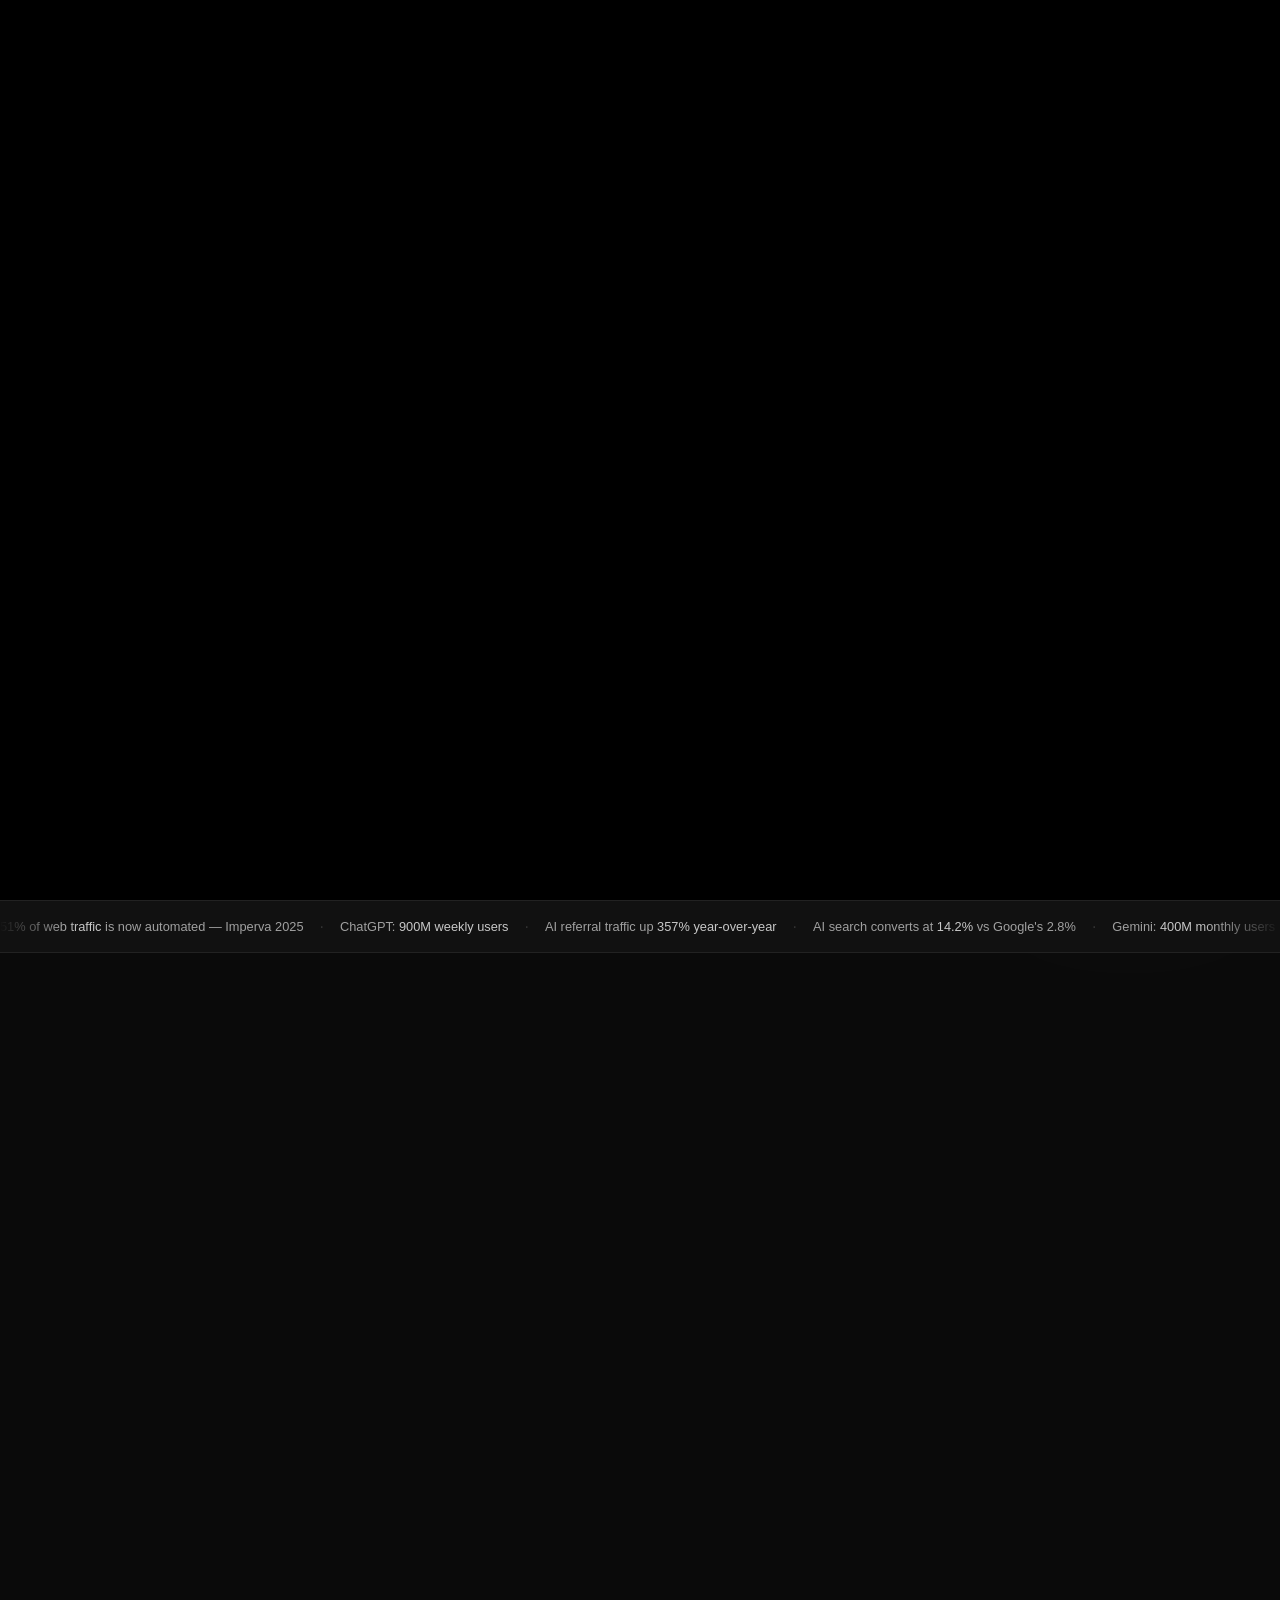
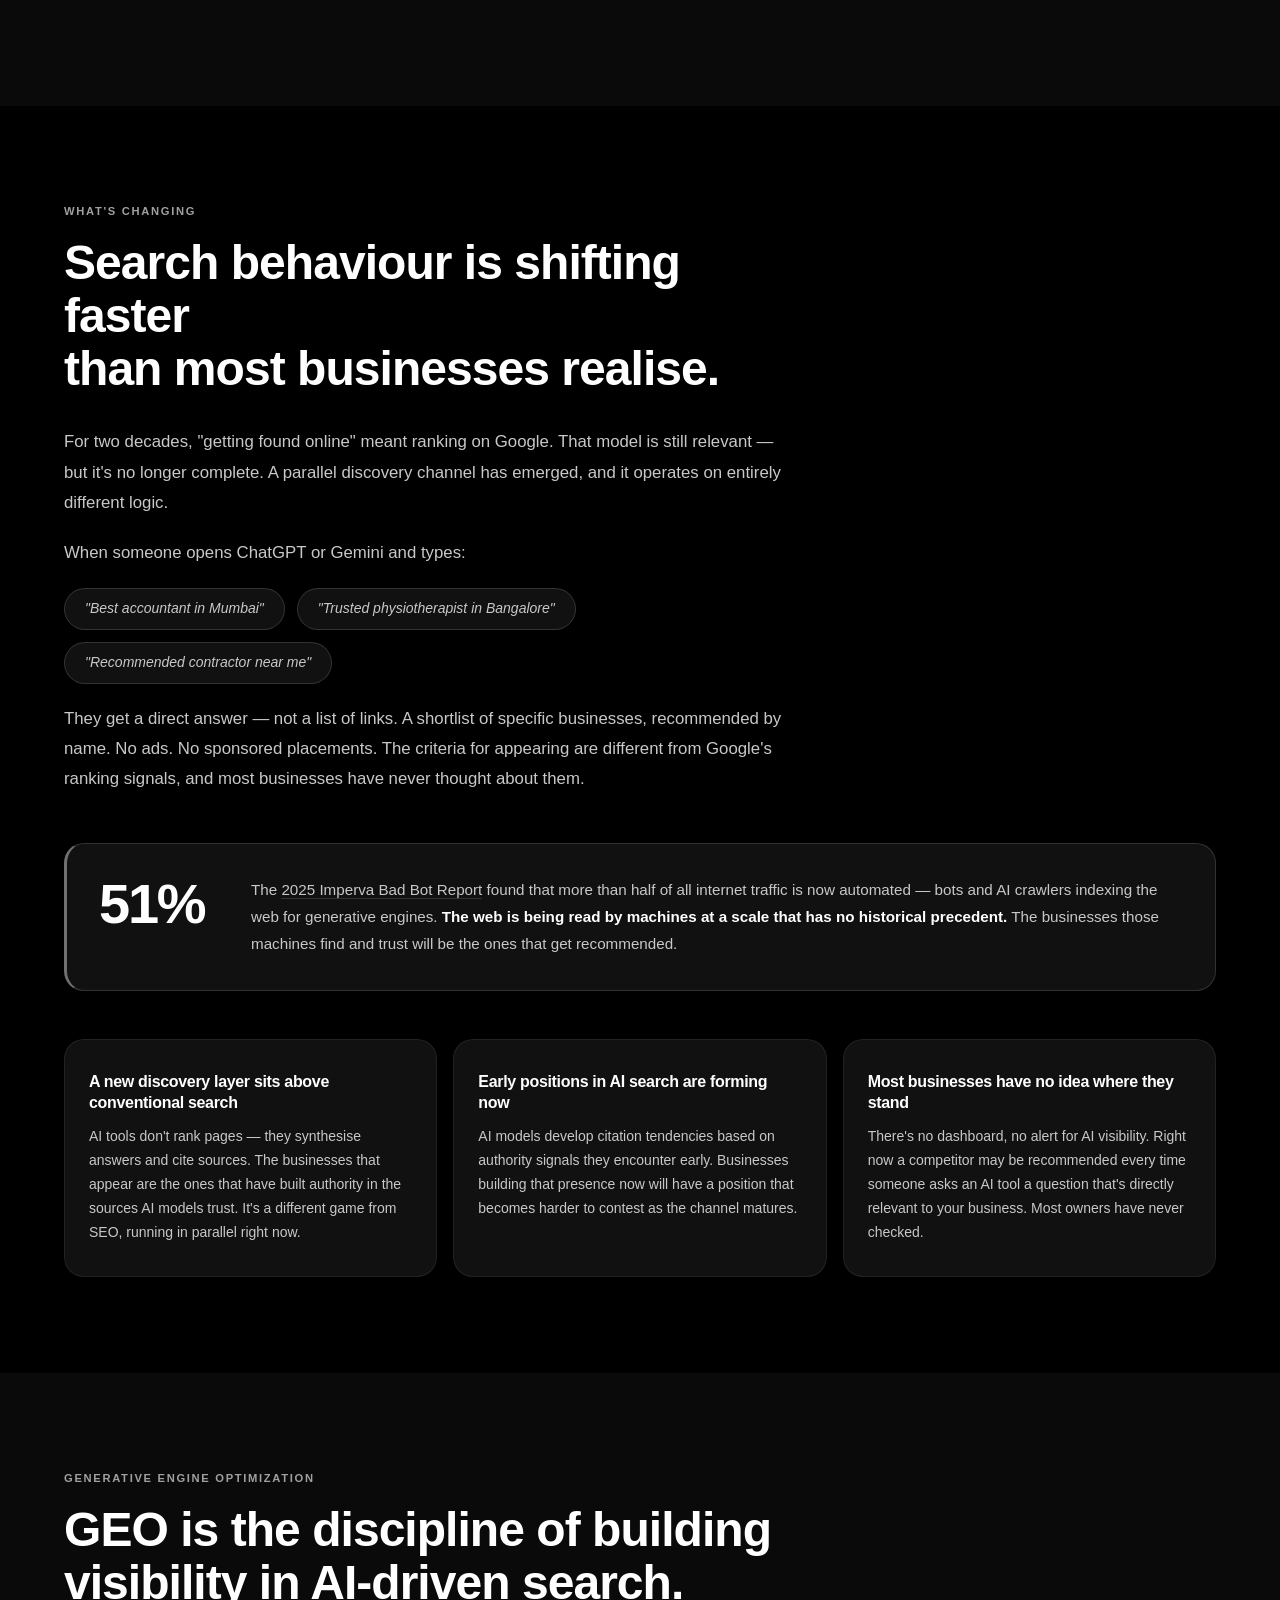
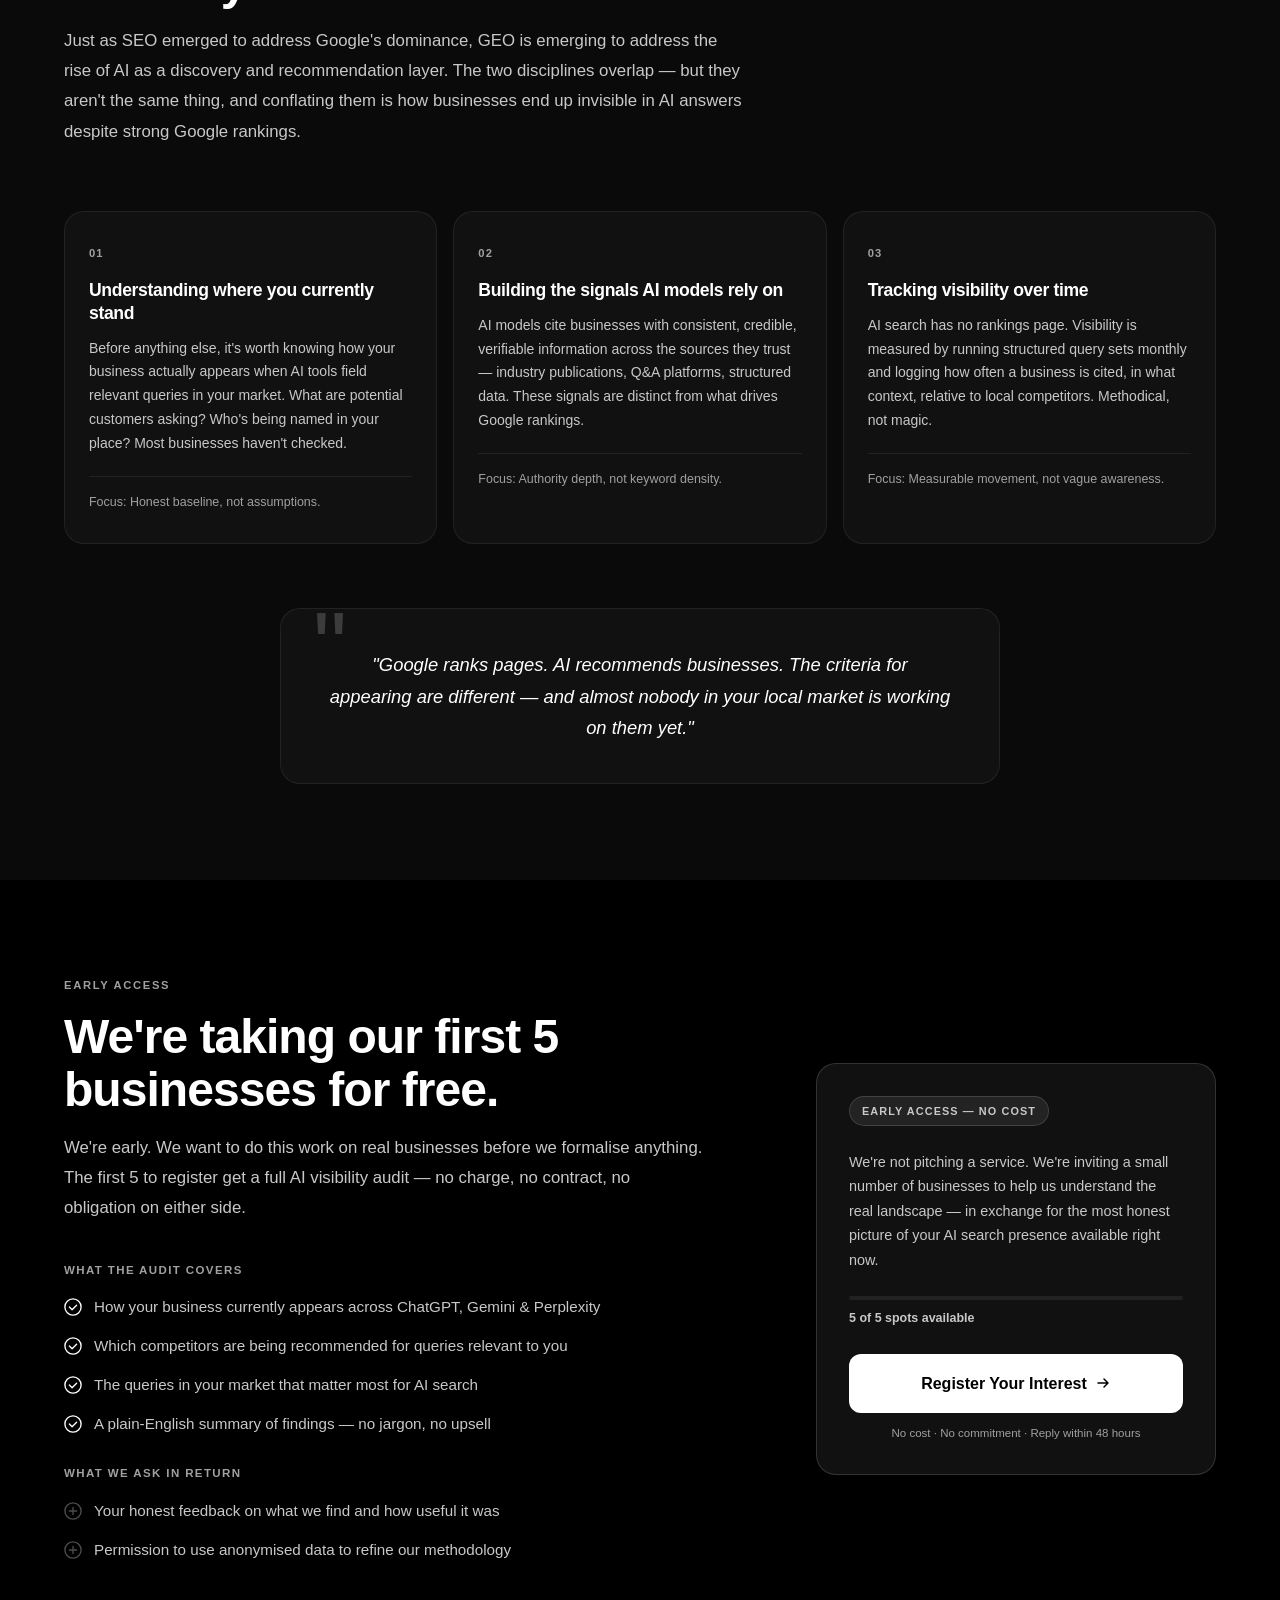
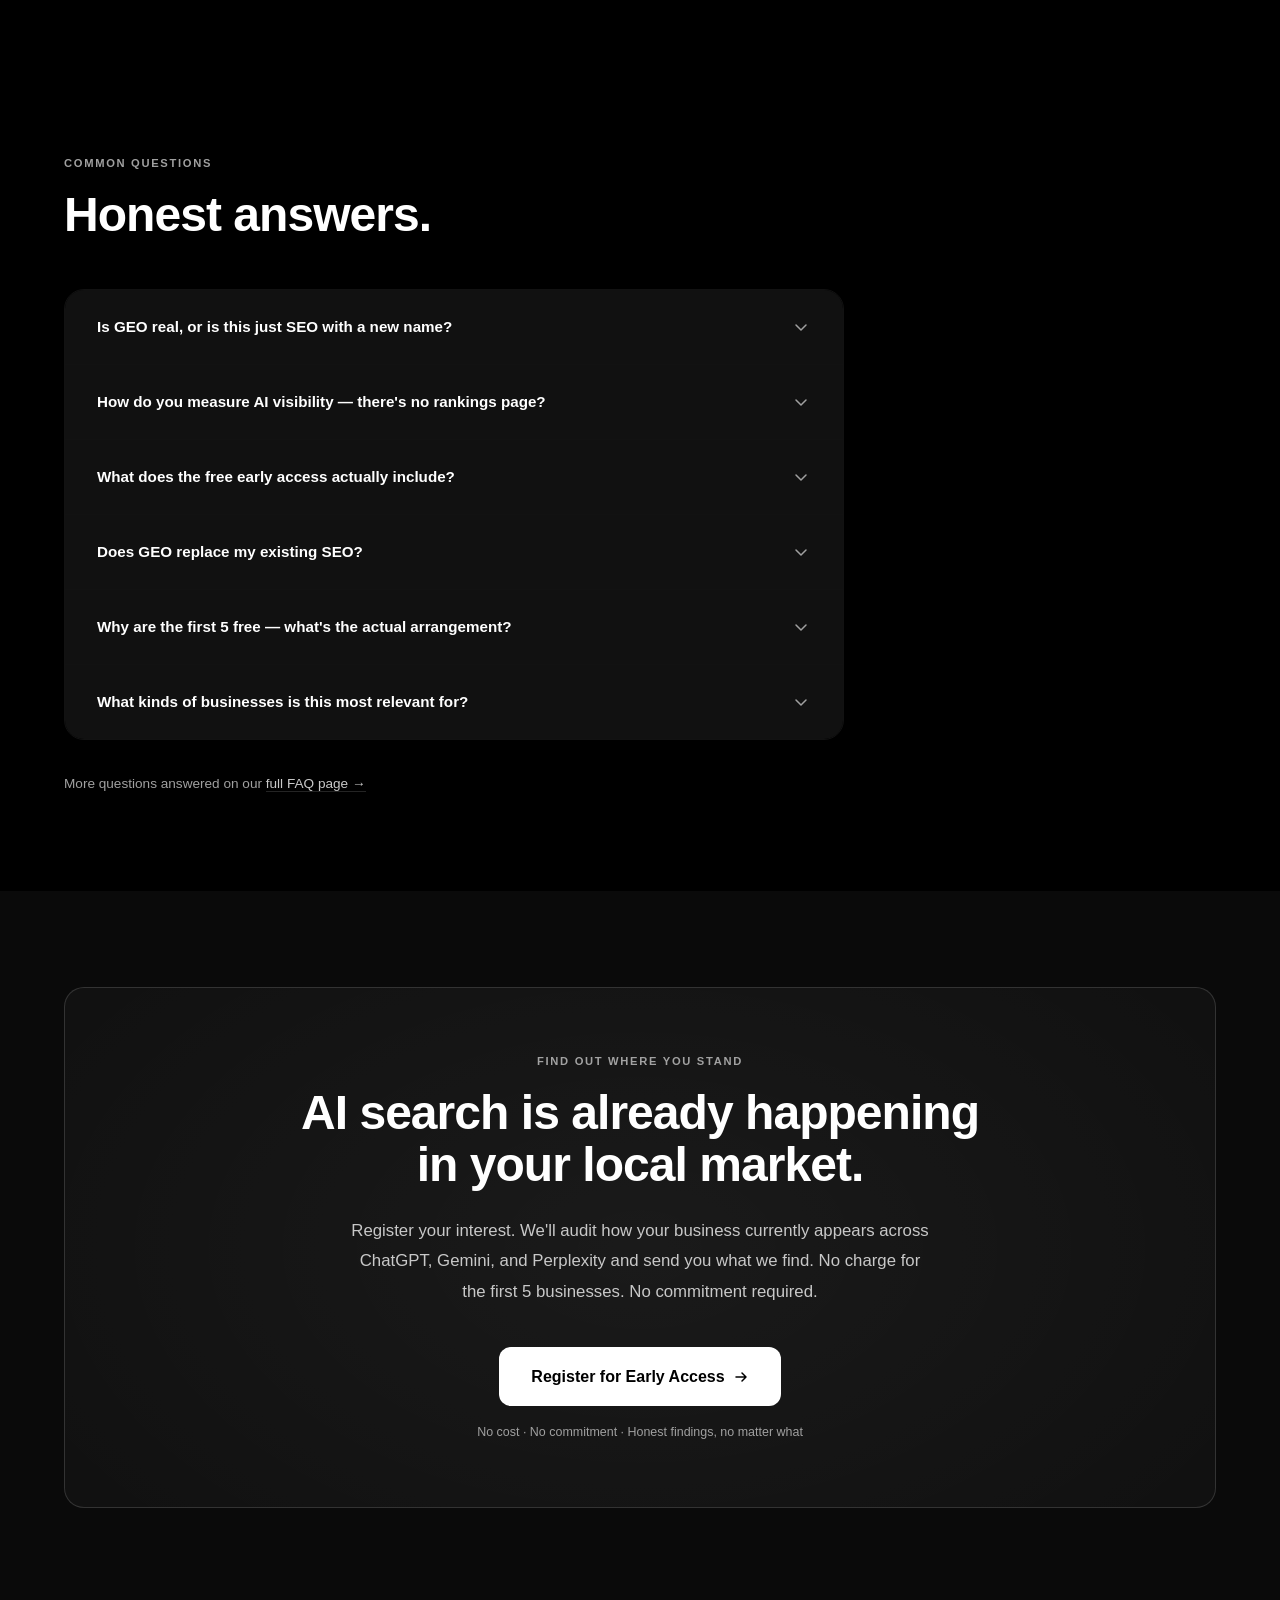
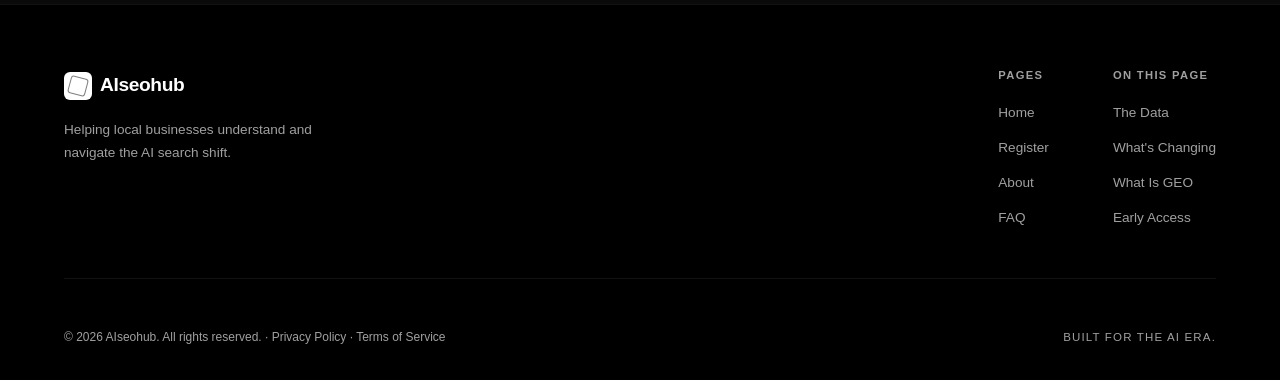
==== commit d85f4049: "Google tag and form completion" ====
--- a/index.html
+++ b/index.html
@@ -15,6 +15,15 @@
   <meta property="og:site_name" content="AIseohub" />
   <script type="application/ld+json">{"@context":"https://schema.org","@type":"Organization","name":"AIseohub","url":"https://aiseohub.in","description":"Generative Engine Optimization agency helping local businesses become visible in AI-driven search.","foundingDate":"2025"}</script>
   <link rel="stylesheet" href="styles.css" />
+  <!-- Google tag (gtag.js) -->
+<script async src="https://www.googletagmanager.com/gtag/js?id=G-CBCTK0K785"></script>
+<script>
+  window.dataLayer = window.dataLayer || [];
+  function gtag(){dataLayer.push(arguments);}
+  gtag('js', new Date());
+
+  gtag('config', 'G-CBCTK0K785');
+</script>
 </head>
 <body>
   <div id="pageTransition" aria-hidden="true"></div>
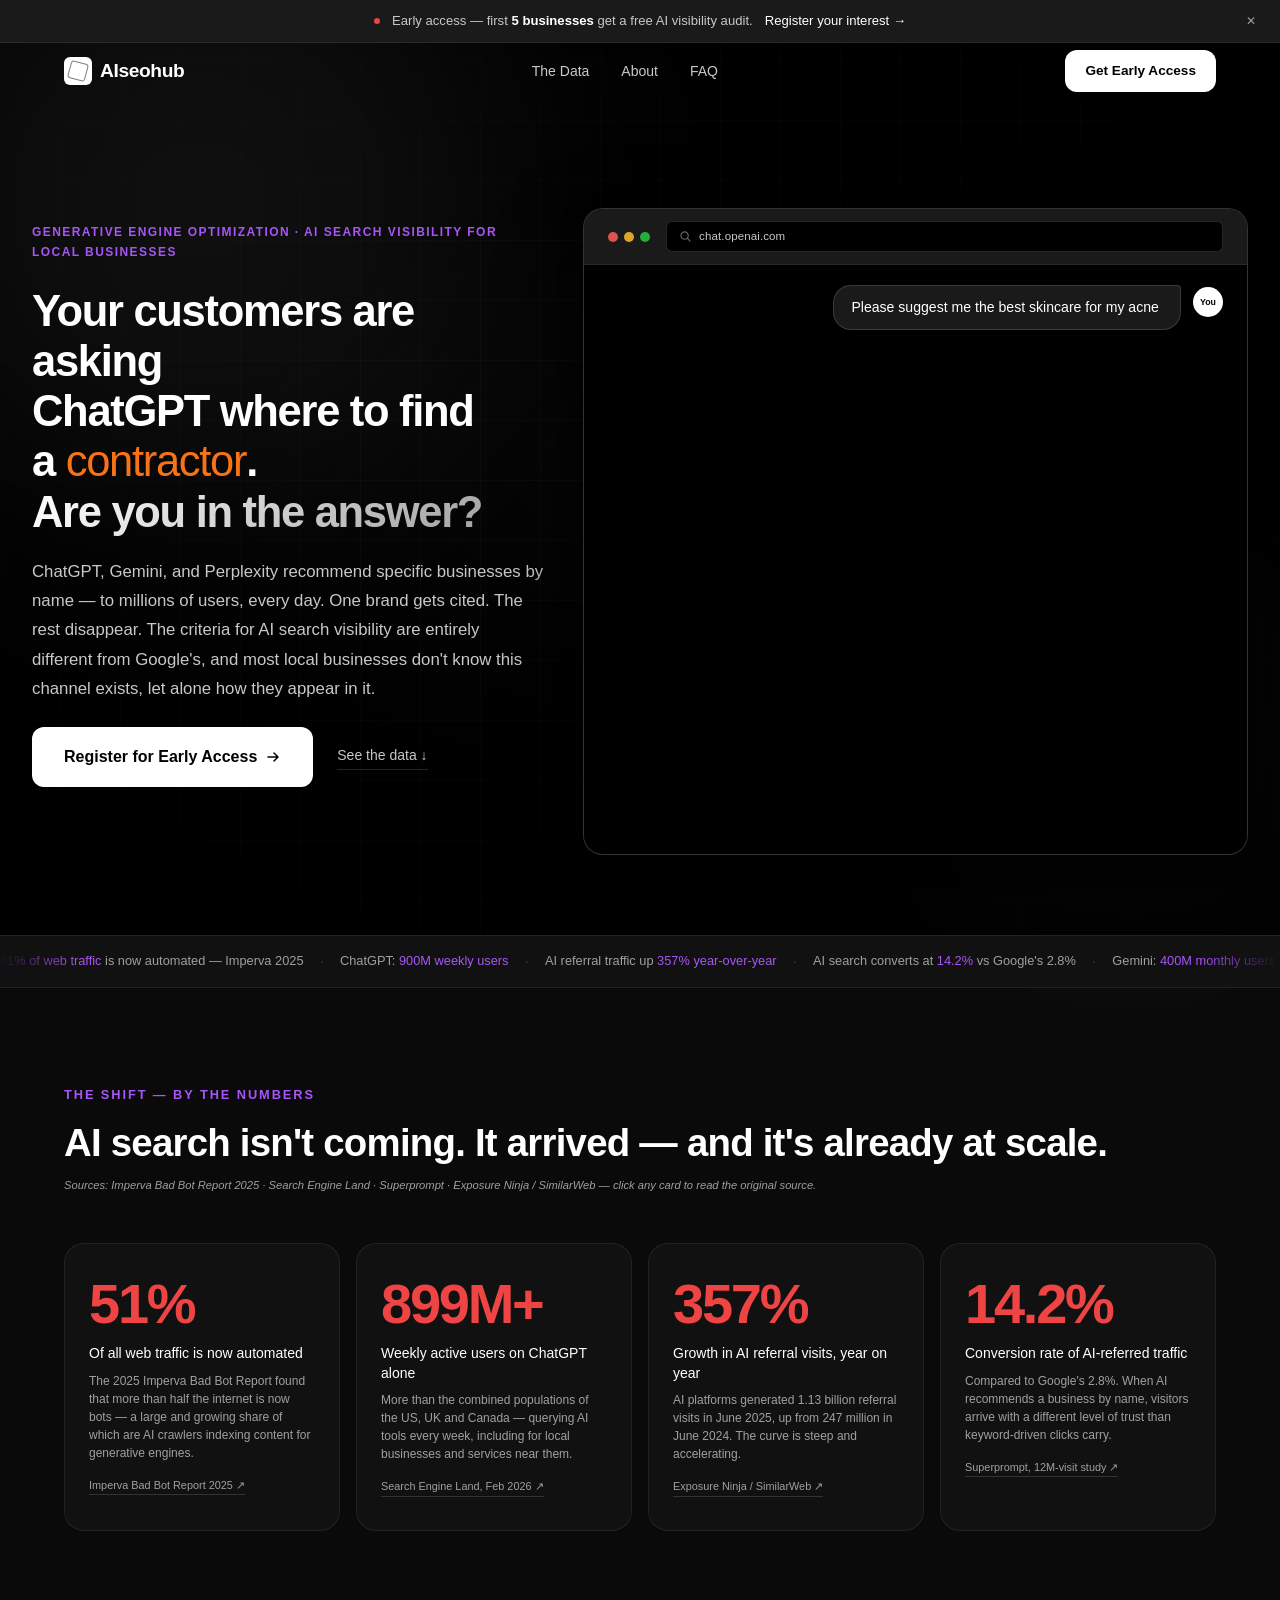
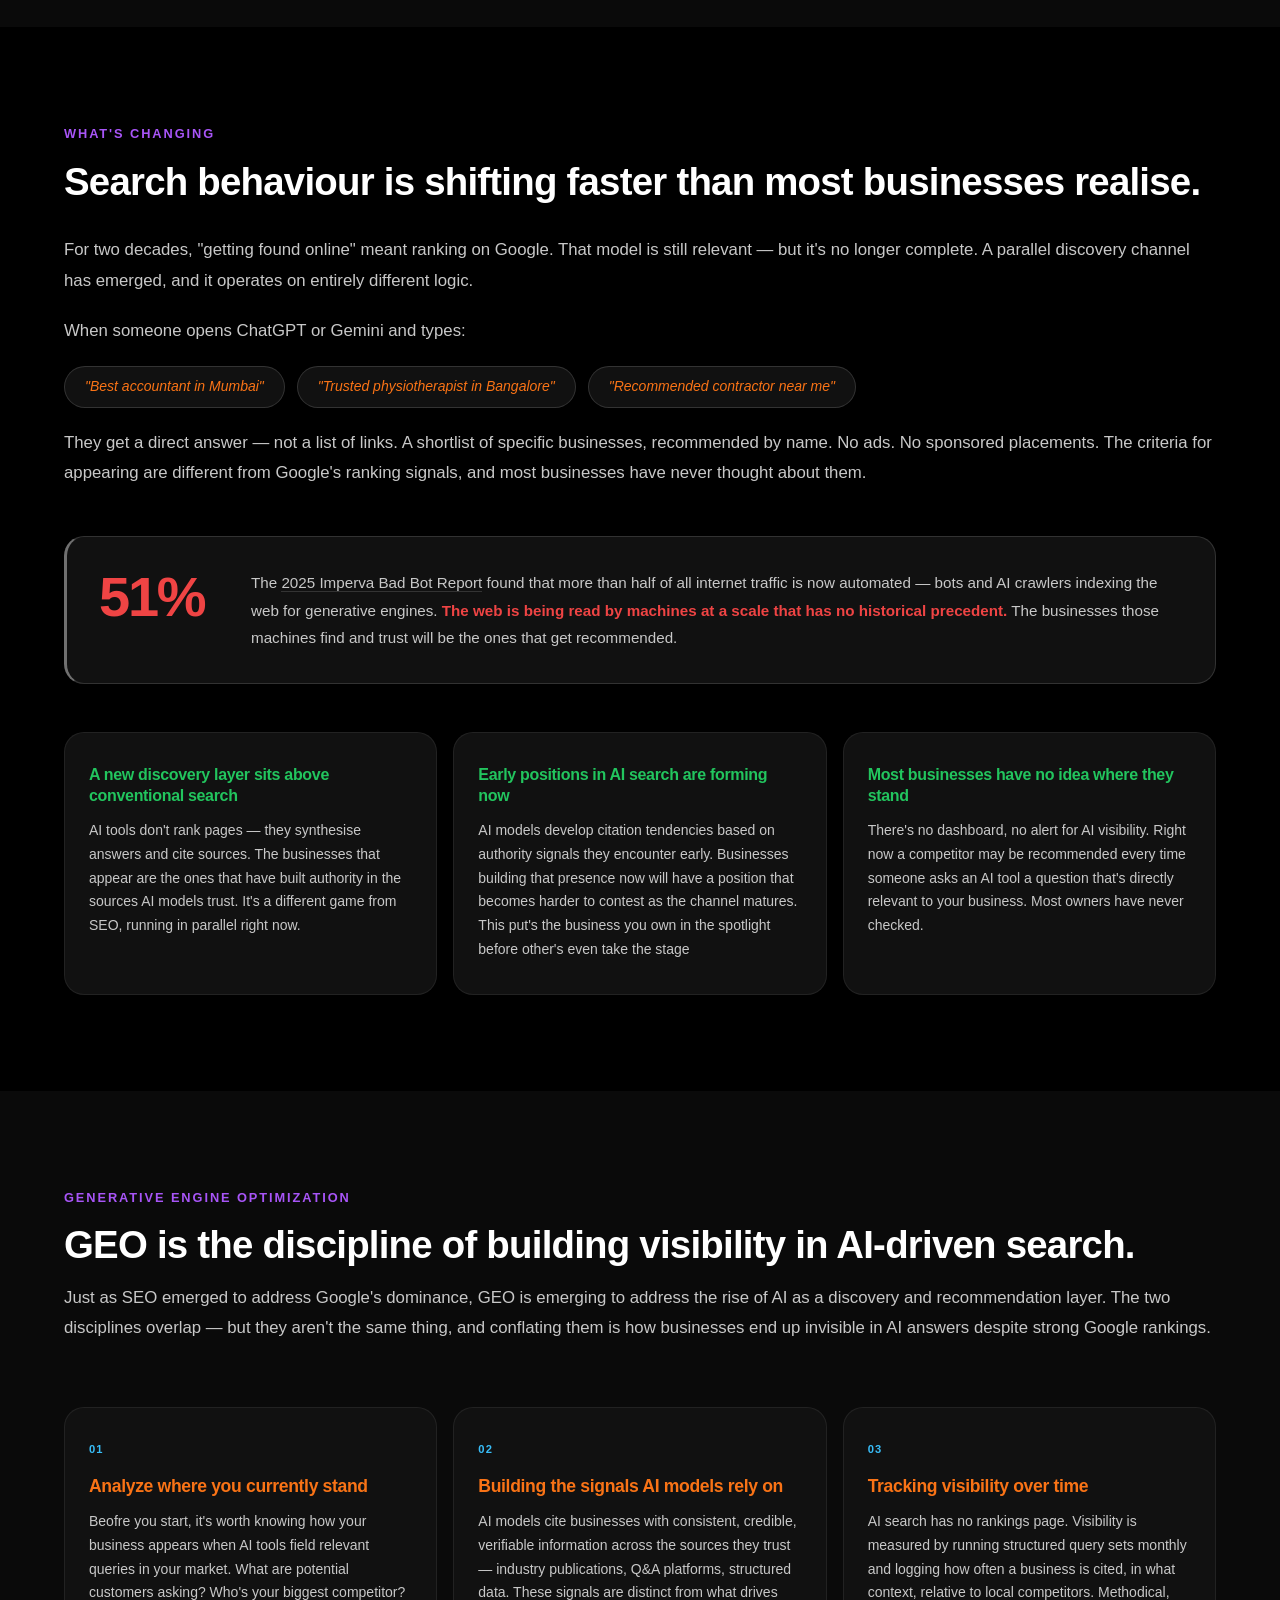
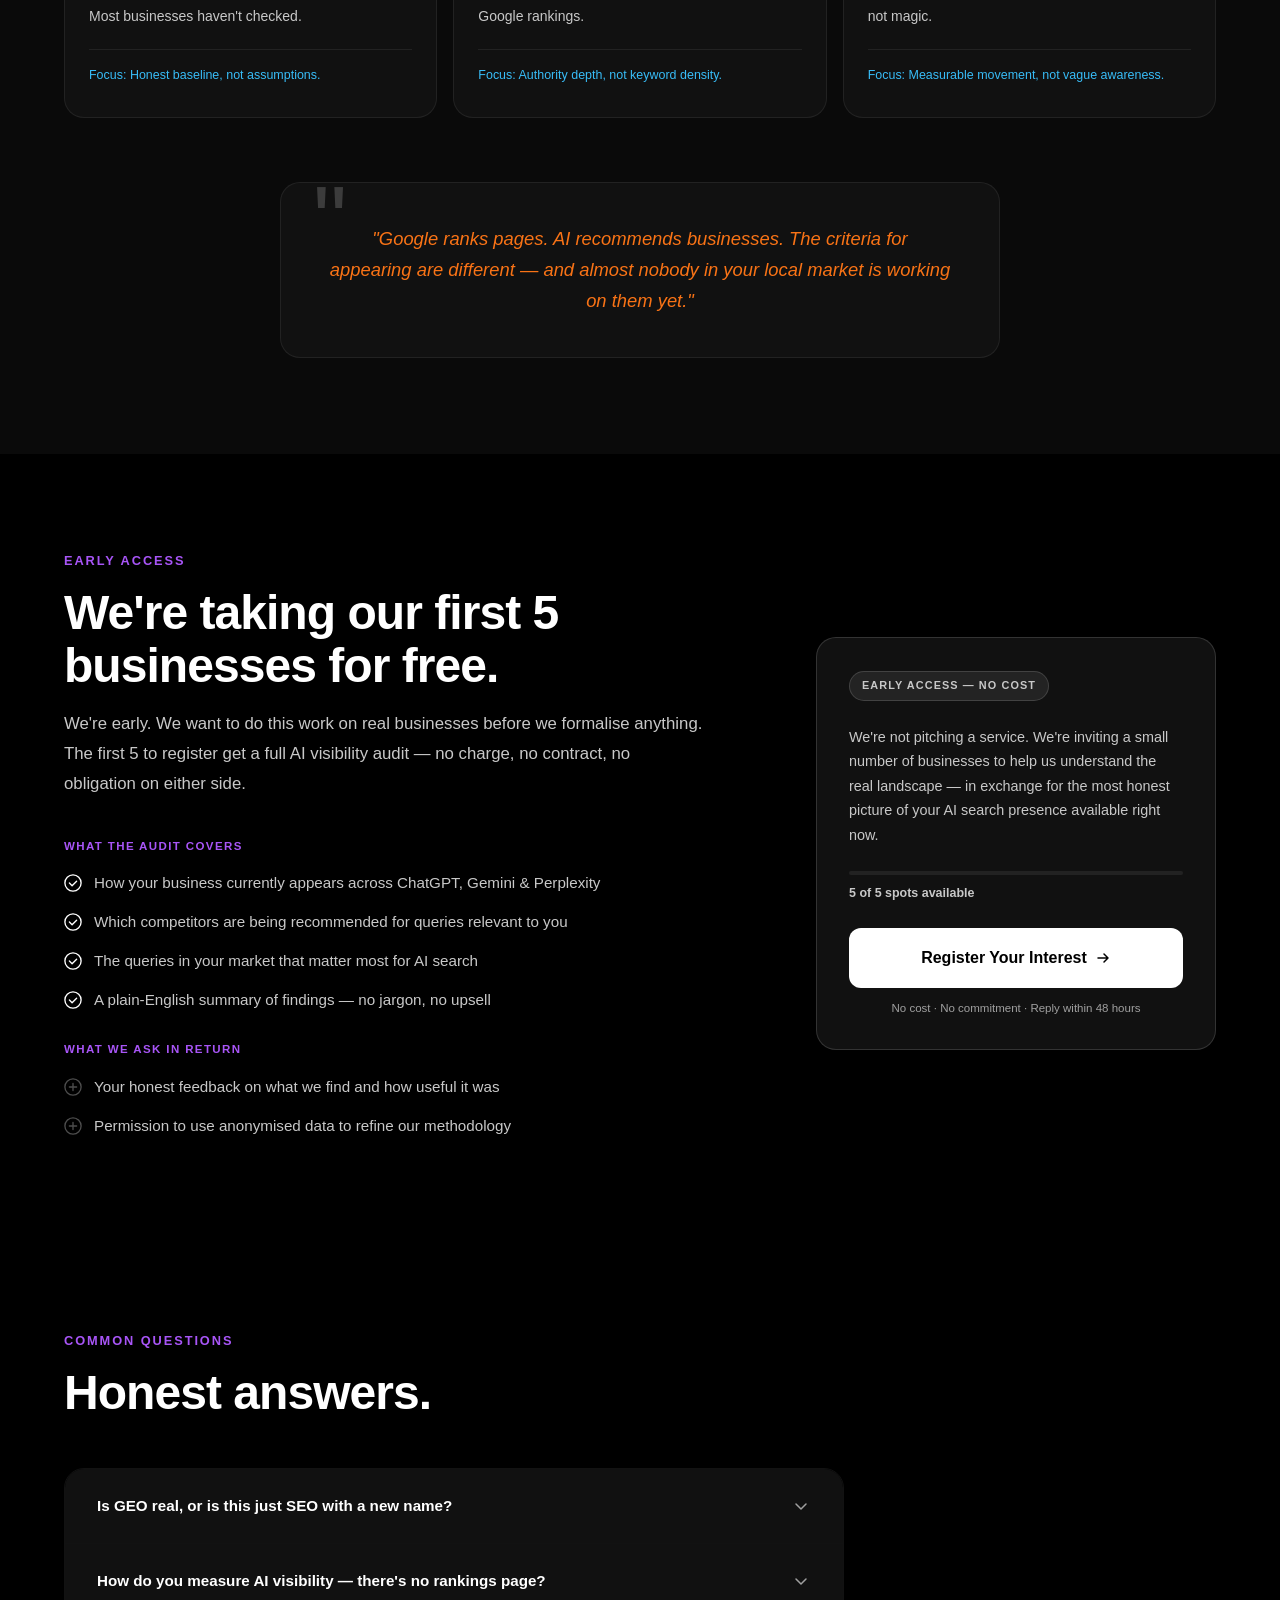
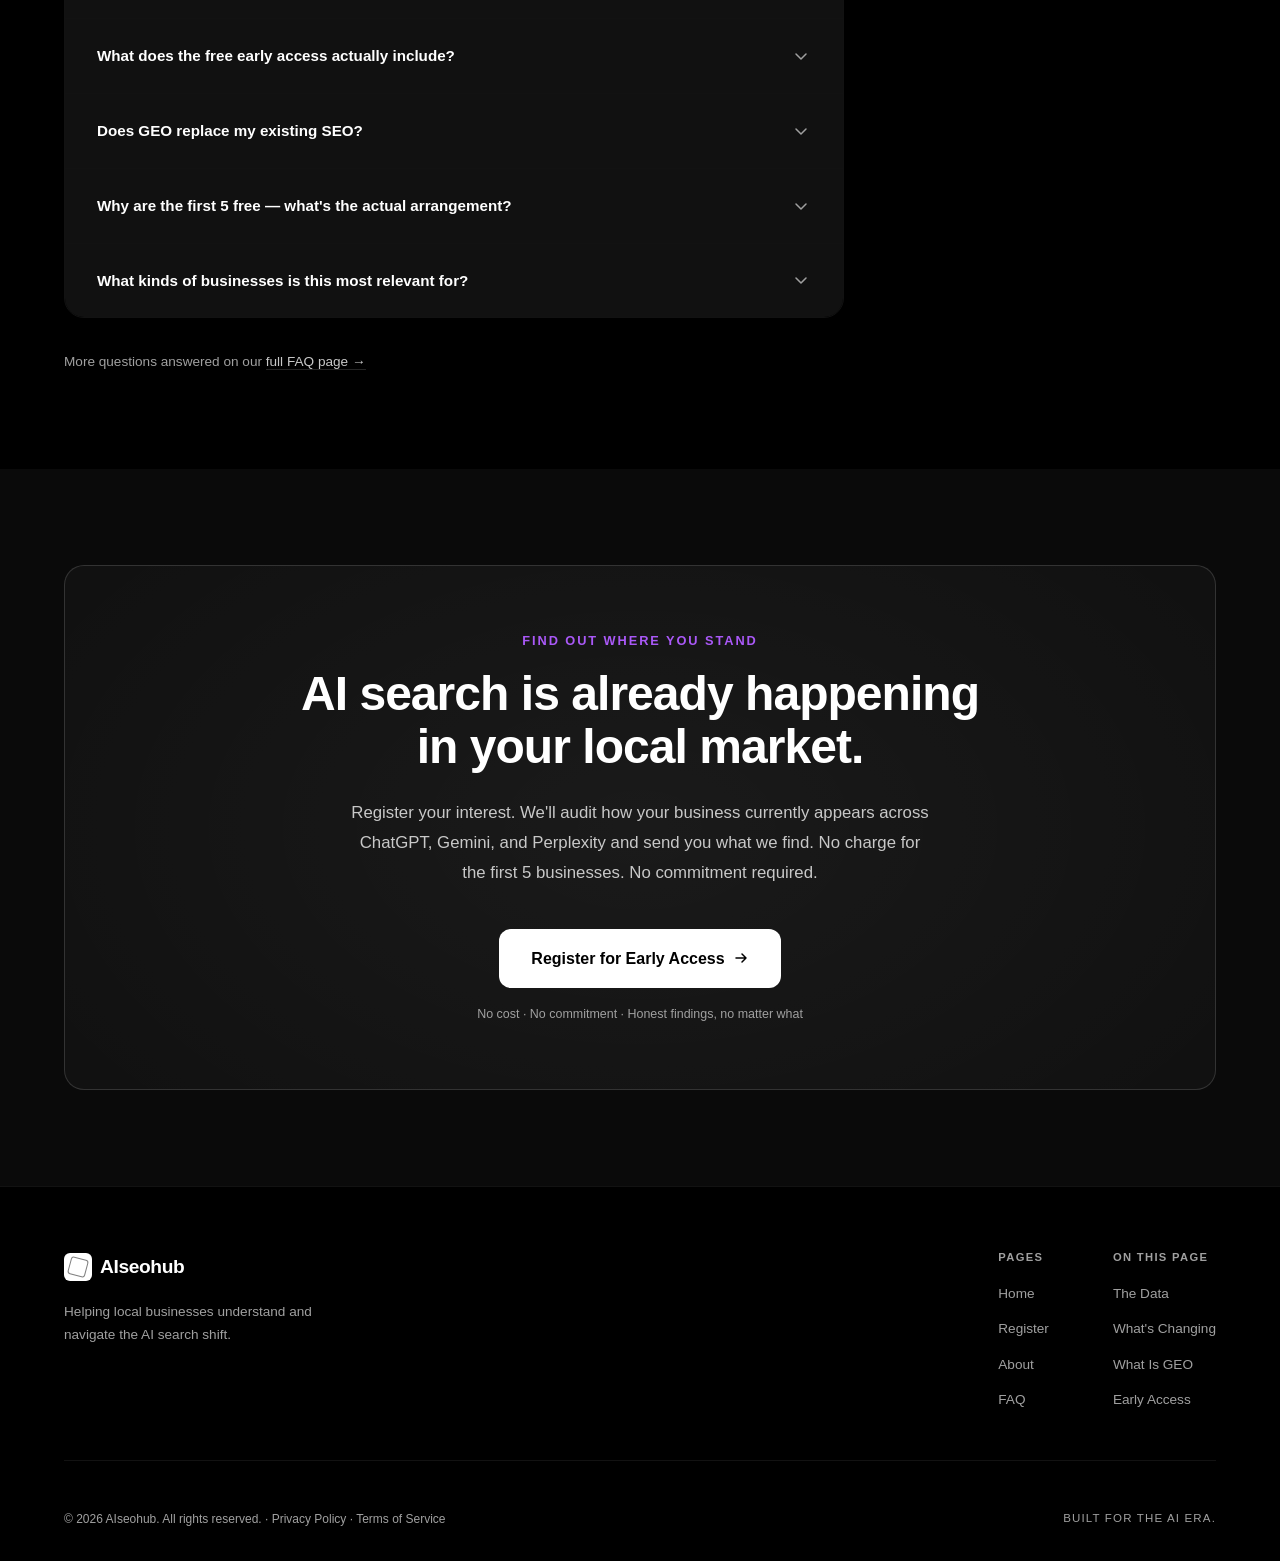
==== commit 6cc735e0: "Added styling" ====
--- a/index.html
+++ b/index.html
@@ -170,6 +170,24 @@
                         </div>
                       </div>
 
+                      <!-- Result 5 — blurred -->
+                      <div class="ai-demo__result ai-demo__result--blurred" data-idx="4">
+                        <span class="ai-demo__result-rank">5</span>
+                        <div class="ai-demo__result-content">
+                          <div class="ai-demo__result-name">██████ Wellness Co.</div>
+                          <div class="ai-demo__result-desc">████ natural extracts ████████ clinically tested ███</div>
+                        </div>
+                      </div>
+
+                      <!-- Result 5 — blurred -->
+                      <div class="ai-demo__result ai-demo__result--blurred" data-idx="4">
+                        <span class="ai-demo__result-rank">5</span>
+                        <div class="ai-demo__result-content">
+                          <div class="ai-demo__result-name">██████ Wellness Co.</div>
+                          <div class="ai-demo__result-desc">████ natural extracts ████████ clinically tested ███</div>
+                        </div>
+                      </div>
+
                     </div>
                   </div>
                 </div>
@@ -217,7 +235,7 @@
       <div class="container">
         <span class="section-label reveal">The shift — by the numbers</span>
         <h2 class="stats-section__headline reveal reveal--delay-1" id="statsHeading">
-          AI search isn't coming.<br/>It arrived — and it's already at scale.
+          AI search isn't coming. It arrived — and it's already at scale.
         </h2>
         <p class="stats-section__source reveal reveal--delay-2">
           Sources: Imperva Bad Bot Report 2025 · Search Engine Land · Superprompt · Exposure Ninja / SimilarWeb — click any card to read the original source.
@@ -255,7 +273,7 @@
       <div class="container">
         <span class="section-label reveal">What's changing</span>
         <h2 class="problem__headline reveal reveal--delay-1" id="problemHeading">
-          Search behaviour is shifting faster<br/>than most businesses realise.
+          Search behaviour is shifting faster than most businesses realise.
         </h2>
         <div class="problem__body reveal reveal--delay-2">
           <p>For two decades, "getting found online" meant ranking on Google. That model is still relevant — but it's no longer complete. A parallel discovery channel has emerged, and it operates on entirely different logic.</p>
@@ -286,7 +304,7 @@
           <article class="problem-card reveal reveal--delay-1">
             
             <h3 class="problem-card__title">Early positions in AI search are forming now</h3>
-            <p class="problem-card__body">AI models develop citation tendencies based on authority signals they encounter early. Businesses building that presence now will have a position that becomes harder to contest as the channel matures.</p>
+            <p class="problem-card__body">AI models develop citation tendencies based on authority signals they encounter early. Businesses building that presence now will have a position that becomes harder to contest as the channel matures. This put's the business you own in the spotlight before other's even take the stage</p>
           </article>
           <article class="problem-card reveal reveal--delay-2">
             
@@ -301,7 +319,7 @@
       <div class="container">
         <span class="section-label reveal">Generative Engine Optimization</span>
         <h2 class="solution__headline reveal reveal--delay-1" id="solutionHeading">
-          GEO is the discipline of building<br/>visibility in AI-driven search.
+          GEO is the discipline of building visibility in AI-driven search.
         </h2>
         <p class="solution__sub reveal reveal--delay-2">
           Just as SEO emerged to address Google's dominance, GEO is emerging to address the rise of AI as a discovery and recommendation layer. The two disciplines overlap — but they aren't the same thing, and conflating them is how businesses end up invisible in AI answers despite strong Google rankings.
@@ -309,8 +327,8 @@
         <div class="pillars">
           <article class="pillar reveal">
             <div class="pillar__num">01</div>
-            <h3 class="pillar__title">Understanding where you currently stand</h3>
-            <p class="pillar__body">Before anything else, it's worth knowing how your business actually appears when AI tools field relevant queries in your market. What are potential customers asking? Who's being named in your place? Most businesses haven't checked.</p>
+            <h3 class="pillar__title">Analyze where you currently stand</h3>
+            <p class="pillar__body">Beofre you start, it's worth knowing how your business appears when AI tools field relevant queries in your market. What are potential customers asking? Who's your biggest competitor? Most businesses haven't checked.</p>
             <div class="pillar__outcome">Focus: Honest baseline, not assumptions.</div>
           </article>
           <article class="pillar reveal reveal--delay-1">
@@ -363,7 +381,7 @@
               <div class="offer__spots-track">
                 <div class="offer__spots-fill" id="spotsFill" style="width:0%"></div>
               </div>
-              <p class="offer__spots-label"><strong><span id="spotsLeftOffer">5</span> of 5 spots available</strong></p>
+              <p class="offer__spots-label"><strong><span id="spotsLeftOffer">3</span> of 5 spots available</strong></p>
             </div>
             <a href="prebook.html" class="btn btn--primary btn--large btn--full">
               Register Your Interest
--- a/styles.css
+++ b/styles.css
@@ -120,6 +120,7 @@
 .reveal.reveal--delay-2 { transition-delay: 0.2s; }
 .reveal.reveal--delay-3 { transition-delay: 0.3s; }
 .reveal.reveal--delay-4 { transition-delay: 0.4s; }
+.reveal.reveal--delay-5 { transition-delay: 0.55s; }
 .reveal.is-visible {
   opacity: 1;
   transform: translateY(0);
@@ -146,11 +147,11 @@
 /* ── SHARED LABEL ───────────────────────────── */
 .section-label {
   font-family: var(--font-display);
-  font-size: 0.7rem;
+  font-size: 0.8rem;
   font-weight: 600;
   letter-spacing: 0.15em;
   text-transform: uppercase;
-  color: var(--text-3);
+  color: #a855f7;
   margin-bottom: var(--space-4);
   display: block;
 }
@@ -206,7 +207,7 @@
   font-weight: 600;
   letter-spacing: 0.12em;
   text-transform: uppercase;
-  color: var(--text-3);
+  color: #a855f7;
   margin-bottom: var(--space-6);
   display: block;
 }
@@ -463,7 +464,7 @@
   line-height: 1.8;
 }
 .text-cycle {
-  color: var(--text);
+  color: #f97316;
   font-weight: 500;
   display: inline-block;
   transition: opacity 0.3s, transform 0.3s;
@@ -542,7 +543,7 @@
 }
 .ticker__item a:hover { color: var(--text-2); }
 .ticker__item strong {
-  color: var(--text-2);
+  color: #a855f7;
   font-weight: 500;
 }
 .ticker__sep { color: var(--border-2); }
@@ -553,10 +554,11 @@
 .stats-section { background: var(--bg-2); }
 
 .stats-section__headline {
-  font-size: clamp(1.8rem, 4vw, 3rem);
+  font-size: clamp(1.3rem, 3vw, 2.4rem);
   color: var(--text);
   margin-bottom: var(--space-3);
-  max-width: 680px;
+  max-width: 100%;
+  white-space: nowrap;
 }
 .stats-section__source {
   font-size: 0.7rem;
@@ -594,7 +596,7 @@
   font-family: var(--font-display);
   font-size: clamp(2.5rem, 5vw, 3.5rem);
   font-weight: 800;
-  color: var(--text);
+  color: #ef4444;
   letter-spacing: -0.04em;
   line-height: 1;
   margin-bottom: var(--space-3);
@@ -628,14 +630,15 @@
 .problem { background: var(--bg); }
 
 .problem__headline {
-  font-size: clamp(1.8rem, 4vw, 3rem);
+  font-size: clamp(1.3rem, 3vw, 2.4rem);
   color: var(--text);
   margin-bottom: var(--space-8);
-  max-width: 700px;
+  max-width: 100%;
+  white-space: nowrap;
 }
 
 .problem__body {
-  max-width: 720px;
+  max-width: 100%;
   margin-bottom: var(--space-12);
 }
 .problem__body p {
@@ -658,7 +661,7 @@
   border-radius: 100px;
   padding: var(--space-2) var(--space-5);
   font-size: 0.875rem;
-  color: var(--text-2);
+  color: #f97316;
   font-style: italic;
 }
 
@@ -685,7 +688,7 @@
 .problem-card__title {
   font-size: 1rem;
   font-weight: 700;
-  color: var(--text);
+  color: #22c55e;
   margin-bottom: var(--space-3);
   line-height: 1.3;
 }
@@ -701,14 +704,16 @@
 .solution { background: var(--bg-2); }
 
 .solution__headline {
-  font-size: clamp(1.8rem, 4vw, 3rem);
+  font-size: clamp(1.3rem, 3vw, 2.4rem);
   color: var(--text);
   margin-bottom: var(--space-4);
+  max-width: 100%;
+  white-space: nowrap;
 }
 .solution__sub {
   font-size: 1.05rem;
   color: var(--text-2);
-  max-width: 680px;
+  max-width: 100%;
   margin-bottom: var(--space-16);
   line-height: 1.8;
 }
@@ -746,12 +751,12 @@
   font-size: 0.7rem;
   font-weight: 700;
   letter-spacing: 0.1em;
-  color: var(--text-3);
+  color: #38bdf8;
   margin-bottom: var(--space-4);
 }
 .pillar__title {
   font-size: 1.1rem;
-  color: var(--text);
+  color: #f97316;
   margin-bottom: var(--space-3);
   line-height: 1.3;
 }
@@ -763,7 +768,7 @@
 }
 .pillar__outcome {
   font-size: 0.78rem;
-  color: var(--text-3);
+  color: #38bdf8;
   font-weight: 500;
   padding-top: var(--space-4);
   border-top: 1px solid var(--border);
@@ -794,7 +799,7 @@
   font-size: 1.15rem;
   font-style: italic;
   font-weight: 400;
-  color: var(--text);
+  color: #f97316;
   line-height: 1.7;
 }
 
@@ -1100,7 +1105,7 @@
   pointer-events: none;
 }
 
-.final-cta .section-label { justify-content: center; }
+.final-cta .section-label { justify-content: center; color: #a855f7; }
 .final-cta__headline {
   font-size: clamp(1.8rem, 4vw, 3rem);
   color: var(--text);
@@ -1659,10 +1664,10 @@
   inset: 0;
   pointer-events: none;
 }
-.about-hero__content { max-width: 800px; }
+.about-hero__content { max-width: 100%; }
 
 .about-hero__headline {
-  font-size: clamp(2.4rem, 5vw, 4rem);
+  font-size: clamp(3rem, 6vw, 5.2rem);
   font-weight: 800;
   line-height: 1.07;
   letter-spacing: -0.03em;
@@ -1670,10 +1675,10 @@
   margin-bottom: var(--space-6);
 }
 .about-hero__sub {
-  font-size: 1.1rem;
-  color: var(--text-2);
-  max-width: 660px;
-  line-height: 1.8;
+  font-size: 1.15rem;
+  color: var(--text-2);
+  max-width: 100%;
+  line-height: 2;
 }
 
 /* ── Origin ─────────────────────────────── */
@@ -1686,9 +1691,9 @@
   align-items: start;
 }
 .about-origin__headline {
-  font-size: clamp(1.8rem, 4vw, 2.8rem);
-  color: var(--text);
-  margin-bottom: var(--space-8);
+  font-size: clamp(2.2rem, 4.5vw, 3.4rem);
+  color: var(--text);
+  margin-bottom: var(--space-12);
 }
 .about-origin__body p {
   font-size: 1.05rem;
@@ -1725,7 +1730,7 @@
   font-size: 2rem;
   font-weight: 800;
   letter-spacing: -0.04em;
-  color: var(--text);
+  color: #ef4444;
   line-height: 1;
   margin-bottom: var(--space-2);
 }
@@ -1739,14 +1744,14 @@
 .about-geo { background: var(--bg-2); border-bottom: 1px solid var(--border); }
 
 .about-geo__headline {
-  font-size: clamp(1.8rem, 4vw, 2.8rem);
+  font-size: clamp(2.2rem, 4.5vw, 3.4rem);
   color: var(--text);
   margin-bottom: var(--space-4);
 }
 .about-geo__intro {
   font-size: 1.05rem;
   color: var(--text-2);
-  max-width: 640px;
+  max-width: 100%;
   line-height: 1.8;
   margin-bottom: var(--space-12);
 }
@@ -1757,6 +1762,28 @@
   gap: var(--space-6);
   align-items: start;
   margin-bottom: var(--space-12);
+}
+
+/* Single-box unified variant — removes outer borders from cols */
+.geo-compare--unified {
+  display: grid;
+  grid-template-columns: 1fr 1fr;
+  gap: 0;
+  background: var(--surface);
+  border: 1px solid var(--border-2);
+  border-radius: var(--radius-lg);
+  overflow: hidden;
+  margin-bottom: var(--space-12);
+}
+.geo-compare--unified .geo-compare__col {
+  background: transparent;
+  border: none;
+  border-radius: 0;
+  padding: var(--space-8) var(--space-8);
+  border-right: none;
+}
+.geo-compare--unified .geo-compare__col:first-child {
+  border-right: 1px solid var(--border-2);
 }
 .geo-compare__col {
   background: var(--surface);
@@ -1833,6 +1860,13 @@
   border-radius: var(--radius);
   padding: var(--space-6) var(--space-8);
 }
+.about-geo__quote--centered {
+  max-width: 860px;
+  margin: 0 auto;
+  text-align: center;
+  border-left: none;
+  border-top: 3px solid rgba(255,255,255,0.25);
+}
 .about-geo__quote p {
   font-size: 1.1rem;
   font-style: italic;
@@ -1844,14 +1878,14 @@
 .about-method { background: var(--bg); border-bottom: 1px solid var(--border); }
 
 .about-method__headline {
-  font-size: clamp(1.8rem, 4vw, 2.8rem);
+  font-size: clamp(2.2rem, 4.5vw, 3.4rem);
   color: var(--text);
   margin-bottom: var(--space-4);
 }
 .about-method__intro {
   font-size: 1.05rem;
   color: var(--text-2);
-  max-width: 620px;
+  max-width: 100%;
   line-height: 1.8;
   margin-bottom: var(--space-12);
 }
@@ -1871,11 +1905,11 @@
 .method-step:hover { border-color: var(--border-2); }
 
 .method-step__phase {
-  font-size: 0.68rem;
+  font-size: 0.82rem;
   font-weight: 700;
   letter-spacing: 0.12em;
   text-transform: uppercase;
-  color: var(--text-3);
+  color: #a3e635;
   margin-bottom: var(--space-3);
 }
 .method-step__title {
@@ -1907,7 +1941,7 @@
 .about-values { background: var(--bg-2); border-bottom: 1px solid var(--border); }
 
 .about-values__headline {
-  font-size: clamp(1.8rem, 4vw, 2.8rem);
+  font-size: clamp(2.2rem, 4.5vw, 3.4rem);
   color: var(--text);
   margin-bottom: var(--space-12);
 }
@@ -1927,11 +1961,11 @@
 .value-card:hover { border-color: var(--border-2); }
 
 .value-card__num {
-  font-size: 0.68rem;
+  font-size: 1rem;
   font-weight: 700;
   letter-spacing: 0.12em;
   text-transform: uppercase;
-  color: var(--text-3);
+  color: #38bdf8;
   margin-bottom: var(--space-4);
 }
 .value-card__title {
@@ -2036,6 +2070,16 @@
   .method-steps { grid-template-columns: 1fr; }
   .values-grid  { grid-template-columns: 1fr; }
   .team-grid    { grid-template-columns: repeat(2, 1fr); }
+  .geo-compare--unified {
+    grid-template-columns: 1fr;
+  }
+  .geo-compare--unified .geo-compare__col {
+    border-right: none;
+    border-bottom: 1px solid var(--border-2);
+  }
+  .geo-compare--unified .geo-compare__col--geo {
+    border-bottom: none;
+  }
 }
 @media (max-width: 640px) {
   .about-hero { padding-top: calc(var(--space-24) + 110px); }
@@ -2208,7 +2252,7 @@
   font-size: 3.5rem;
   font-weight: 800;
   letter-spacing: -0.04em;
-  color: var(--text);
+  color: #ef4444;
   line-height: 1;
   flex-shrink: 0;
   min-width: 120px;
@@ -2218,7 +2262,7 @@
   color: var(--text-2);
   line-height: 1.8;
 }
-.imperva-callout__text strong { color: var(--text); font-weight: 600; }
+.imperva-callout__text strong { color: #ef4444; font-weight: 600; }
 
 /* Free offer layout — replaces 2-col pricing layout */
 .offer__free-layout {
@@ -2237,7 +2281,7 @@
   font-weight: 700;
   letter-spacing: 0.12em;
   text-transform: uppercase;
-  color: var(--text-3);
+  color: #a855f7;
   margin-bottom: var(--space-5);
 }
 
@@ -2367,7 +2411,7 @@
 }
 
 .text-cycle {
-  color: var(--text);
+  color: #f97316;
   font-weight: 500;
   display: inline-block;
   transition: opacity 0.3s, transform 0.3s;
@@ -2567,8 +2611,8 @@
   width: 18px; flex-shrink: 0; text-align: center;
 }
 .ai-demo__result-rank--star {
-  color: var(--text); font-size: 0.95rem;
-  filter: drop-shadow(0 0 6px rgba(255,255,255,0.7));
+  color: #eab308; font-size: 0.95rem;
+  filter: drop-shadow(0 0 6px rgba(234,179,8,0.8));
 }
 .ai-demo__result-content { flex: 1; min-width: 0; }
 .ai-demo__result-name {
